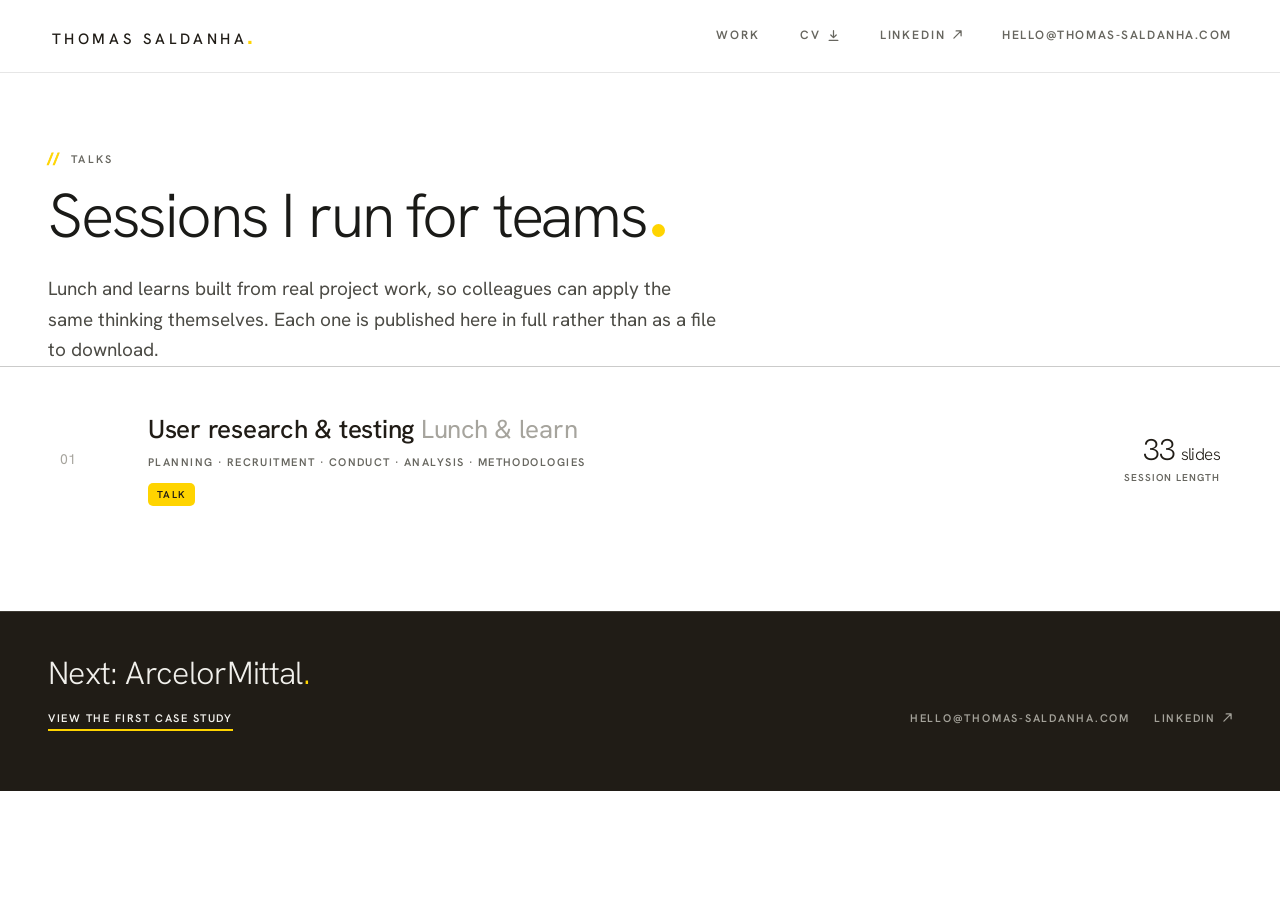
==== talks/index.html @ 6d1d7625 "Add the user research & testing talk A new route, talks/user-research-and-testing/, publishing the 3" ====
<!DOCTYPE html>
<html lang="en-GB">
<head>
<meta charset="utf-8">
<meta name="viewport" content="width=device-width, initial-scale=1">
<title>Talks · Thomas Saldanha</title>
<meta name="description" content="Sessions Thomas Saldanha runs for product, design and marketing teams, published in full: user research and testing, from planning a study through to analysing what you saw.">
<link rel="canonical" href="https://www.uxtom.co.uk/talks/">
<meta property="og:type" content="website">
<meta property="og:site_name" content="Thomas Saldanha">
<meta property="og:locale" content="en_GB">
<meta property="og:url" content="https://www.uxtom.co.uk/talks/">
<meta property="og:title" content="Talks · Thomas Saldanha">
<meta property="og:description" content="Sessions Thomas Saldanha runs for product, design and marketing teams, published in full: user research and testing, from planning a study through to analysing what you saw.">
<meta name="twitter:card" content="summary_large_image">
<meta name="twitter:title" content="Talks · Thomas Saldanha">
<meta name="twitter:description" content="Sessions Thomas Saldanha runs for product, design and marketing teams, published in full: user research and testing, from planning a study through to analysing what you saw.">
<meta property="og:image" content="https://www.uxtom.co.uk/og-image.png">
<meta property="og:image:width" content="1200">
<meta property="og:image:height" content="630">
<meta property="og:image:alt" content="Thomas Saldanha, UX and product design leader. I help teams find clarity in complex problems.">
<meta name="twitter:image" content="https://www.uxtom.co.uk/og-image.png">
<link rel="icon" href="../favicon.ico" sizes="any">
<link rel="icon" type="image/png" sizes="32x32" href="../favicon-32.png">
<link rel="icon" type="image/png" sizes="16x16" href="../favicon-16.png">
<link rel="apple-touch-icon" sizes="180x180" href="../apple-touch-icon.png">
<link rel="preconnect" href="https://fonts.googleapis.com">
<link rel="preconnect" href="https://fonts.gstatic.com" crossorigin="">
<link href="https://fonts.googleapis.com/css2?family=Hanken+Grotesk:wght@300;400;500;600;700&amp;display=swap" rel="stylesheet">
<link rel="stylesheet" href="../styles.css">
<script>
/* Breakpoint contract (SHIP-MANIFEST.md), same as every other page. */
(function(){
  var W = 1200, MIN = 900, root = document.documentElement, page, host, last;
  function fit(){
    page = page || document.querySelector('.page');
    host = host || document.querySelector('.viewport');
    var w = innerWidth || root.clientWidth,
        s = w >= MIN ? Math.min(1, root.clientWidth / W) : 1;
    if (s !== last){ root.style.setProperty('--page-scale', String(s)); last = s; }
    if (page && host) host.style.height = s < 1 ? Math.ceil(page.offsetHeight * s) + 'px' : '';
  }
  fit();
  addEventListener('resize', fit);
  addEventListener('load', fit);
  document.addEventListener('DOMContentLoaded', function(){
    fit();
    if (window.ResizeObserver){
      var ro = new ResizeObserver(fit);
      ro.observe(document.querySelector('.page'));
      ro.observe(root);
    }
  });
})();
</script>
<!-- Microsoft Clarity, project y4a8k7mdho. Same tag as every other page. -->
<script type="text/javascript">
    (function(c,l,a,r,i,t,y){
        c[a]=c[a]||function(){(c[a].q=c[a].q||[]).push(arguments)};
        t=l.createElement(r);t.async=1;t.src="https://www.clarity.ms/tag/"+i;
        y=l.getElementsByTagName(r)[0];y.parentNode.insertBefore(t,y);
    })(window, document, "clarity", "script", "y4a8k7mdho");
</script>
</head>
<body>

<div class="viewport">
<div class="page page--cs page--talk">

  <header class="nav nav--cs">
    <a class="brand" href="../">Thomas Saldanha<span class="brand-dot">.</span></a>
    <nav class="nav-links">
      <a href="../#work"><span>Work</span></a>
      <a class="nav-cv" href="../cv/thomas-saldanha-cv.pdf" target="_blank" rel="noopener"><span>CV</span><svg width="13" height="13" viewBox="0 0 24 24" fill="none" stroke="currentColor" stroke-width="2.3" stroke-linecap="round" stroke-linejoin="round" class="dl13" aria-hidden="true"><path d="M12 3v12"></path><path d="M7 11l5 5 5-5"></path><path d="M4 21h16"></path></svg></a>
      <a class="nav-linkedin" href="https://www.linkedin.com/in/thomassaldanha/" target="_blank" rel="noopener"><span>LinkedIn</span><svg width="9" height="9" viewBox="0 0 10 10" fill="none" class="ext9" aria-hidden="true"><path d="M1 9L9 1M9 1H3.5M9 1V6.5" stroke="currentColor" stroke-width="1.4" stroke-linecap="round" stroke-linejoin="round"></path></svg></a>
      <a class="nav-email" href="mailto:hello@thomas-saldanha.com"><span>hello@thomas-saldanha.com</span></a>
    </nav>
    <button class="nav-burger" type="button" data-nav-toggle aria-label="Open menu" aria-expanded="false" aria-controls="nav-menu"><span></span><span></span></button>
  </header>

  <section class="tk-intro">
    <div class="kicker-row kicker-row--talk"><span class="mark mark--sm">//</span><span class="kicker kicker--cs">Talks</span></div>
    <h1 class="tk-h1">Sessions I run for teams<span class="dot dot--13"></span></h1>
    <p class="tk-lede">Lunch and learns built from real project work, so colleagues can apply the same thinking themselves. Each one is published here in full rather than as a file to download.</p>
  </section>

  <section class="work work--talks">
    <a class="row row--article" href="user-research-and-testing/">
      <span class="row-num">01</span>
      <div class="row-main">
        <div class="row-title">User research &amp; testing <span class="row-sub">Lunch &amp; learn</span></div>
        <div class="row-disc">Planning · Recruitment · Conduct · Analysis · Methodologies</div>
        <div class="row-tag"><span class="tag">Talk</span></div>
        <div class="row-artmeta"><span class="tag">Talk</span><span class="read">33<span class="read-unit">slides</span></span></div>
      </div>
      <div class="row-metrics row-metrics--single">
        <div><div class="metric-n">33<span class="metric-unit">slides</span></div><div class="metric-l">Session length</div></div>
      </div>
      <span class="row-more"><span>View the talk</span></span>
    </a>
  </section>

  <footer class="cs-footer">
    <div class="cs-footer-main">
      <div class="cs-footer-next">Next: ArcelorMittal<span class="cs-dot">.</span></div>
      <a class="cs-footer-link" href="../work/arcelormittal/"><span>View the first case study</span></a>
    </div>
    <div class="cs-footer-links">
      <a href="mailto:hello@thomas-saldanha.com"><span>hello@thomas-saldanha.com</span></a>
      <a href="https://www.linkedin.com/in/thomassaldanha/" target="_blank" rel="noopener"><span>LinkedIn</span><svg width="9" height="9" viewBox="0 0 10 10" fill="none" class="ext9 ext9--cs" aria-hidden="true"><path d="M1 9L9 1M9 1H3.5M9 1V6.5" stroke="currentColor" stroke-width="1.4" stroke-linecap="round" stroke-linejoin="round"></path></svg></a>
    </div>
  </footer>

</div>
</div>

<div class="nav-menu" id="nav-menu" role="dialog" aria-modal="true" aria-label="Menu" hidden>
  <div class="nav-menu-top">
    <a class="brand" href="../">Thomas Saldanha<span class="brand-dot">.</span></a>
    <button class="nav-close" type="button" data-nav-close aria-label="Close menu">
      <svg width="17" height="17" viewBox="0 0 18 18" fill="none" aria-hidden="true"><path d="M1 1l16 16M17 1L1 17" stroke="currentColor" stroke-width="1.6" stroke-linecap="round"></path></svg>
    </button>
  </div>
  <nav class="nav-menu-links" aria-label="Site">
    <a href="../#work"><span class="nav-menu-u">Work</span></a>
    <a href="../cv/thomas-saldanha-cv.pdf" target="_blank" rel="noopener"><span class="nav-menu-li"><span class="nav-menu-u">CV</span><svg width="16" height="16" viewBox="0 0 24 24" fill="none" stroke="currentColor" stroke-width="2.1" stroke-linecap="round" stroke-linejoin="round" aria-hidden="true"><path d="M12 3v12"></path><path d="M7 11l5 5 5-5"></path><path d="M4 21h16"></path></svg></span></a>
    <a href="https://www.linkedin.com/in/thomassaldanha/" target="_blank" rel="noopener"><span class="nav-menu-li"><span class="nav-menu-u">LinkedIn</span><svg width="10" height="10" viewBox="0 0 10 10" fill="none" class="ext9" aria-hidden="true"><path d="M1 9L9 1M9 1H3.5M9 1V6.5" stroke="currentColor" stroke-width="1.4" stroke-linecap="round" stroke-linejoin="round"></path></svg></span></a>
    <a href="mailto:hello@thomas-saldanha.com"><span class="nav-menu-u">hello@thomas-saldanha.com</span></a>
  </nav>
  <div class="nav-menu-foot">London, United Kingdom</div>
</div>

<script src="../nav-menu.js"></script>
</body>
</html>
---- styles.css ----
/* uxtom.co.uk — homepage
   Built from _design/Homepage Desktop.dc.html (authored 1320px) and
   _design/Homepage Mobile.dc.html (authored on a 440px column).
   Every value here is lifted from those two files unchanged.

   Breakpoint contract (SHIP-MANIFEST.md):
     >= 1320px  desktop design 1:1, centred (1320px is this page's authored width)
     900–1319px the same desktop design, scaled proportionally by `zoom` (see index.html)
     < 900px    the mobile design, its 440px column growing fluidly
   There is no intermediate layout: the only reflow is the single switch at 900px. */


/* ============================================================
   1. Base (from the design helmet, minus the review-board chrome)
   ============================================================ */

html,body{margin:0}
/* iOS Safari inflates text it judges too small for its block, which no desktop
   browser does. On a design tuned to the pixel that is never wanted, and it broke
   ArcelorMittal step 05: .m-chartfit scales the task-summary chart to zoom:.72,
   so its 10px task labels paint at 7.2px, iOS grew them, their zoom-scaled 31.7px
   boxes did not, and "Task 1" wrapped onto two lines on an iPhone while looking
   correct everywhere else. 100% means "render the size I asked for". */
html{-webkit-text-size-adjust:100%;text-size-adjust:100%}
body{background:#ffffff;font-family:'Hanken Grotesk',system-ui,sans-serif;-webkit-font-smoothing:antialiased}
/* Anchors carry no underline of their own. The case-study design files set this
   in their helmet; the homepage design file omits it, which is a bug in that
   file rather than intent: it leaves the browser's dark default underline under
   every anchor that has not reset it locally, most visibly the hero's Download
   CV, whose own span already carries the yellow 2px rule the design wants.
   Underline where the system asks for one, never by default. */
a{color:#1a1a17;text-decoration:none}
a:hover{color:#1a1a17}
a:focus-visible,button:focus-visible,[tabindex]:focus-visible{outline:2px solid #ffd400;outline-offset:3px;border-radius:3px}
button[data-tabgroup],button[data-tab],button[data-carousel-nav]{min-height:44px}

@media (prefers-reduced-motion: reduce){*,*::before,*::after{animation-duration:.001ms!important;animation-iteration-count:1!important;transition-duration:.001ms!important;scroll-behavior:auto!important}}

@keyframes ts-marq{from{transform:translateX(0)}to{transform:translateX(-50%)}}

.ts-carousel-track{scrollbar-width:none;-ms-overflow-style:none}
.ts-carousel-track::-webkit-scrollbar{display:none}

/* Full-bleed bands, capped column (SHIP-MANIFEST.md).
   Every band spans the viewport. The content inside is capped and centred: each
   band keeps its authored vertical padding and gains the manifest's computed
   horizontal one, with the homepage's 60px gutter. Below the cap the calc goes
   negative and max() falls back to the plain gutter, so no breakpoint is needed.
   Bands whose content is flush to the column (the hero grid, the marquee, the
   case-study index) take the same rule with a zero gutter; their own children
   carry the 60px inset. */
:root{--cap:1680px;--gutter:60px;--nav-gutter:48px}
.viewport{overflow:clip}
/* --auth is the viewport width this page's desktop design was drawn at, and it
   is where every data-fit number below comes from.

   Figures scale uniformly with the column (SHIP-MANIFEST, "Figures scale
   uniformly with the column"): each figure cell carries data-fit, the width it
   had at --auth, the page script divides its current width by that to get --k,
   and the cell is zoomed by it. Because the zoom is on the cell, everything
   inside lays out at exactly its authored size and paints --k times larger:
   padding, fixed heights, percentage crops, tile gaps, stagger offsets, arc
   geometry and bar widths are all untouched, and the aspect ratio is preserved,
   so nothing re-crops. This is the .m-chartfit pattern the mobile pages use.

   Interactive controls are not figures. Where a cell holds both a control and
   the evidence it drives, the cell computes --k but is not itself zoomed: it
   scales its own padding so the evidence still lands on the same edges, the
   control sits outside the zoom at its authored size, and .cs-fig wraps the
   evidence alone. See .am-s03-viz and .am-s05-viz. */
.page{width:100%;background:#ffffff;color:#201C16;--auth:1320px}

/* 900–1199px: the desktop design is laid out at 1200px, the bottom of its own
   band, and scaled geometrically, so nothing re-wraps and 1199px is continuous
   with 1200px. .viewport carries the scaled height (set in index.html) and clips
   the layout overflow. `clip`, not `hidden`: it must not become a scroll
   container that could jump on keyboard focus. */
@media (min-width: 900px) and (max-width: 1199px){
  .page{width:1200px;margin:0 auto;transform-origin:top left;transform:scale(var(--page-scale,1))}
}

/* icons */
.ext9{flex:none;margin-bottom:3px}
.ext8{flex:none;align-self:center;margin-bottom:6px}
.icon14{flex:none}
.icon17{flex:none}

/* shared: yellow // mark + tracked-caps kicker */
.kicker-row{display:flex;align-items:center;gap:10px}
.mark{color:#ffd400;font:800 14px/1 'Hanken Grotesk';letter-spacing:0.16em;position:relative;top:-2px;-webkit-text-stroke:0.8px #ffd400}
.kicker{font:600 11px 'Hanken Grotesk';letter-spacing:.2em;text-transform:uppercase;color:#67665f}
.kicker--hero{font:600 11px/1 'Hanken Grotesk';letter-spacing:.22em}
.kicker--work{font:600 11px/1 'Hanken Grotesk';letter-spacing:.2em}

/* elements that exist in one design only */
.nav-burger,.row-more,.row-artmeta,.tst-frac-t--m{display:none}


/* ============================================================
   2. Nav
   ============================================================ */

.nav{display:flex;justify-content:space-between;align-items:center;padding:24px 48px;border-bottom:1px solid rgba(18,18,16,.16);padding-inline:max(var(--nav-gutter), calc((100% - var(--cap)) / 2 + var(--nav-gutter)))}
.brand{font:500 15px/1 'Hanken Grotesk';letter-spacing:.24em;text-transform:uppercase;padding-left:.24em;text-decoration:none}
.brand,.brand:hover{color:#201C16}
.brand-dot{color:#ffd400;font-size:24px;font-weight:700;letter-spacing:0;margin-left:-.04em}

/* 12px, up from the authored 11px (17 Aug 2026; 16, 14 and 10px were tried on the
   way). Site-wide: one rule serves the homepage and all five case studies. Mobile
   is unaffected, the links sit behind the burger. */
.nav-links{display:flex;gap:40px;align-items:center;font:600 12px/1 'Hanken Grotesk';letter-spacing:.16em;text-transform:uppercase;color:#67665f}
.nav-links a{display:inline-flex;align-items:center;color:#67665f;transition:color .18s ease}
.nav-links a:hover{color:#1a1a17}
.nav-links a > span{padding-bottom:3px;margin-bottom:-3px;border-bottom:2px solid transparent;transition:border-color .18s ease}
.nav-links a:hover > span{border-bottom-color:#ffd400}
.nav-linkedin{gap:7px}
/* CV, with the download glyph. 13px against the external arrow's 9px because the
   two shapes carry differently: the arrow is a single diagonal that reads at any
   size, this is an arrow over a baseline and needs the height or it looks
   undersized beside it. At 11px it did. stroke-width 2.3 on its 24-unit viewBox
   draws at 1.25px, matching the arrow's 1.26px, so the two sit at the same
   visual weight rather than the same nominal size. */
.nav-cv{gap:6px}
.dl13{flex:none;margin-bottom:2px}
.nav-email{letter-spacing:.13em}

/* a real button now that it opens the menu: it has to be reachable by keyboard,
   which the aria-hidden div it replaced was not */
.nav-burger{flex-direction:column;justify-content:center;gap:5px;width:26px;height:26px;align-items:flex-end;cursor:pointer;background:none;border:0;padding:0;margin-right:-1px}
.nav-burger span{width:24px;height:2px;background:#201C16;border-radius:2px;display:block}


/* ============================================================
   2b. Mobile menu open state
   Nav Options.dc.html, option 2g. Mobile only; above 900px the panel is
   display:none and the burger is already hidden, so neither can be reached.

   The panel sits outside .viewport as a direct child of body (see nav-menu.js for
   why) so it inherits nothing from .page: box-sizing is therefore declared here
   rather than relied on, since only .page--cs sets it globally.

   BUILD notes:
   · The header row takes the nav bar's own 10px/24px/16px padding, not 2g's
     14/24/18, so the brand does not shift when the menu opens over it.
   · The brand and its dot reuse .brand, again so the two states line up exactly.
     2g draws it at 500 weight / .22em; the built mobile nav is 600 / .2em.
   · The closing line is 16px, not 2g's 15px: the accessibility contract sets 16px
     as the body floor, and this is the only running copy in the panel.
   · The mocked phone status bar in the design file is not built (SHIP-MANIFEST).
   ============================================================ */

.nav-menu{display:none}

@media (max-width: 899px){
  .nav-menu{position:fixed;inset:0;z-index:60;display:flex;flex-direction:column;background:#ffffff;opacity:0;transition:opacity .18s cubic-bezier(.4,0,.2,1)}
  .nav-menu.is-open{opacity:1}
  /* wins over the display:flex above, so the closed panel is out of the layout,
     the tab order and the accessibility tree */
  .nav-menu[hidden]{display:none}
  .nav-menu,.nav-menu *{box-sizing:border-box}

  .nav-menu-top{display:flex;justify-content:space-between;align-items:center;padding:10px 24px 16px;border-bottom:1px solid rgba(18,18,16,.10)}
  /* The 44px tap target must not set the row height: the burger it replaces is
     26px, so at 44 the open header stood 18px taller than the closed nav and the
     brand jumped as the menu opened. -9px top and bottom takes the layout box
     back to 26 while the hit area stays 44, the same trick .cs-footer-links uses. */
  .nav-close{display:flex;align-items:center;justify-content:center;width:44px;height:44px;margin:-9px -10px -9px 0;background:none;border:0;padding:0;color:#1a1a17;cursor:pointer}

  .nav-menu-links{display:flex;flex-direction:column;padding:8px 24px 34px}
  /* 26px top and bottom on a 13px line is a 65px target, comfortably over the 44 */
  .nav-menu-links a{display:flex;align-items:center;justify-content:space-between;padding:26px 0;border-bottom:1px solid rgba(18,18,16,.10);font:600 13px/1 'Hanken Grotesk',system-ui,sans-serif;letter-spacing:.16em;text-transform:uppercase;color:#1a1a17}
  .nav-menu-links a:last-child{border-bottom:0;letter-spacing:.13em}
  /* the yellow rule sits at rest here, unlike the desktop bar where it is a hover
     state, and it never runs under the trailing arrow: it is on the label span */
  .nav-menu-u{padding-bottom:4px;margin-bottom:-4px;border-bottom:2px solid #ffd400}
  .nav-menu-li{display:inline-flex;align-items:center;gap:9px}
  /* 2px, not 4: the label's margin box runs 2px below its text (4px padding and
     the 2px yellow rule, less the -4px margin), so an inline-flex centre lands
     the glyph 1px high. 2px is the exact correction, and it is exact for both
     glyph sizes, the 16px download and the 10px arrow, because the label is the
     taller box in one case and the shorter in the other. */
  .nav-menu-li svg{flex:none;margin-bottom:2px}

  .nav-menu-foot{padding:0 24px 40px;font:400 16px/1.6 'Hanken Grotesk',system-ui,sans-serif;color:#4c4b45}
}


/* ============================================================
   3. Hero
   ============================================================ */

.hero{display:grid;grid-template-columns:1.12fr 0.88fr;padding-inline:max(0px, calc((100% - var(--cap)) / 2))}
.hero-copy{padding:80px 60px 68px;display:flex;flex-direction:column;justify-content:center}
.kicker-row--hero{margin-bottom:34px}
/* Measures are the build values from SHIP-MANIFEST.md, not the authored ones:
   hero h1 24ch -> 26ch, hero body 52ch -> 62ch. They rescale with the column. */
.hero-title{font:300 60px/1.04 'Hanken Grotesk';letter-spacing:-.03em;margin:0;max-width:26ch;text-wrap:balance}
.hero-lede{font:400 21px/1.6 'Hanken Grotesk';color:#4c4b45;max-width:62ch;margin:32px 0 0}
.hero-cta{display:flex;gap:16px;margin-top:42px}
/* scaled: 0.88fr of the authored grid */
.hero-media{border-left:1px solid rgba(18,18,16,.14);position:relative;min-height:520px;overflow:hidden;zoom:var(--k,1)}
/* The design file carries touch-action:none, user-select:none and
   -webkit-user-drag:none on this image. They are authoring-tool artifacts that
   let the image be dragged around the canvas, and each one blocks a default
   browser gesture: scrolling over the image on a touchscreen, selecting across
   it, and dragging it out. Dropped. The mobile design file, which was never
   dragged, does not carry them. */
.hero-media img{width:100%;height:100%;object-fit:cover;object-position:center;display:block}

/* outline pill (Download CV, light surface) */
/* Solid black (19 Aug 2026), where this was an outline button. It is the only
   CTA in the hero, so it carries the whole page's first call to action and the
   outline read as secondary. Black, not the system's yellow .btn-solid: yellow
   is punctuation here and a yellow pill under a yellow // kicker would put two
   of them in the same eyeful. Hover keeps the house move of flipping to a light
   fill with a yellow rule, so it behaves like every other button on the site. */
.btn-outline{display:inline-flex;align-items:center;gap:9px;background:#201C16;border:1px solid #201C16;font:600 12px 'Hanken Grotesk';letter-spacing:.14em;text-transform:uppercase;padding:15px 26px;border-radius:100px;cursor:pointer;transition:background .2s ease,border-color .2s ease,color .2s ease}
.btn-outline{color:#f1f0ec}
/* no rule at rest, yellow on hover: the same behaviour as .btn-ghost, the
   Download CV in the footer, so the site's two CV buttons act alike */
.btn-outline-label{line-height:1;text-decoration:underline;text-decoration-color:var(--tk-ul,transparent);text-decoration-thickness:2px;text-underline-offset:4px;transition:text-decoration-color .2s ease}
/* On hover the pill fills yellow and the label's rule turns white. Both design
   files and the toolkit set --tk-ul:transparent here, i.e. the underline
   disappears into the fill; white instead is Thomas's call (14 Aug), so the
   underline survives the hover rather than vanishing. */
.btn-outline:hover{background:#ffffff;border-color:#201C16;color:#201C16;--tk-ul:#ffd400}


/* ============================================================
   4. Client marquee
   ============================================================ */

.marquee-band{border-top:1px solid rgba(18,18,16,.12);padding:88px 0;position:relative;background:#f4f4f2;padding-inline:max(0px, calc((100% - var(--cap)) / 2))}
.kicker-row--marquee{padding:0 60px 22px}
/* drawn to run off both page edges, so the track and its edge fades extend to
   the viewport rather than stopping at the capped column */
.marquee{position:relative;overflow:hidden;margin-inline:calc(-1 * var(--bleed,0px))}
.marquee-track{display:flex;width:max-content;animation:ts-marq 46s linear infinite}
.marquee-track:hover{animation-play-state:paused}
.mq-half{display:contents}
.mq-item{display:inline-flex;align-items:flex-start;gap:20px;padding:8px 30px}
.mq-col{display:inline-flex;flex-direction:column;align-items:flex-start;gap:6px;white-space:nowrap}
.mq-name{font:500 28px/1 'Hanken Grotesk';letter-spacing:-.01em;color:#1a1a17;text-transform:uppercase}
.mq-name::after{content:'.';color:#ffd400;font-weight:600;font-size:32px;margin-left:2px}
.mq-sector{font:600 10px/1 'Hanken Grotesk';letter-spacing:.18em;text-transform:uppercase;color:#67665f}
.marquee-fade{position:absolute;top:0;bottom:0;width:90px;pointer-events:none}
.marquee-fade--l{left:0;background:linear-gradient(90deg,#f4f4f2,rgba(244,244,242,0))}
.marquee-fade--r{right:0;background:linear-gradient(270deg,#f4f4f2,rgba(244,244,242,0))}


/* ============================================================
   5. Case-study index
   ============================================================ */

.work{border-top:1px solid rgba(18,18,16,.22);padding:0 0 88px;padding-inline:max(0px, calc((100% - var(--cap)) / 2))}
.work-head{display:flex;align-items:baseline;padding:88px 60px 30px}

.row{display:grid;grid-template-columns:56px 1fr auto;gap:32px;align-items:center;padding:28px 60px;position:relative;text-decoration:none}
.row,.row:hover{color:inherit}
.row + .row::before{content:'';position:absolute;top:0;left:60px;right:60px;height:1px;background:rgba(18,18,16,.12)}
@media (min-width: 900px){.row:hover{background:rgba(255,212,0,.16)}}

.row-num{font:400 14px 'Hanken Grotesk';color:#a6a49d}
.row-title{font:500 26px/1.12 'Hanken Grotesk';letter-spacing:-.01em}
.row-sub{color:#a6a49d;font-weight:400}
.row-disc{font:600 11px/1.55 'Hanken Grotesk';letter-spacing:.13em;text-transform:uppercase;color:#67665f;margin-top:11px}
.row--article .row-disc{line-height:1.4}
.row-tag{margin-top:12px}
.tag{font:600 10px/1 'Hanken Grotesk';letter-spacing:.13em;text-transform:uppercase;color:#201C16;background:#ffd400;padding:5px 9px;border-radius:5px}

.row-metrics{display:flex;gap:36px;justify-content:flex-end;text-align:right}
.metric-n{font:300 30px/1 'Hanken Grotesk';letter-spacing:-.02em}
.metric-l{font:600 10px/1 'Hanken Grotesk';letter-spacing:.1em;text-transform:uppercase;color:#67665f;margin-top:8px;white-space:nowrap}
.metric-unit{font-size:17px;color:#201C16;margin-left:5px}

.row-more{align-items:center;gap:7px;margin-top:20px;font:600 11px 'Hanken Grotesk';letter-spacing:.13em;text-transform:uppercase;color:#201C16}
.row-more > span{border-bottom:2px solid #ffd400;padding-bottom:4px}
.row-artmeta{align-items:center;gap:14px;margin-top:16px}
.read{font:600 10px/1 'Hanken Grotesk',system-ui,sans-serif;letter-spacing:.1em;text-transform:uppercase;color:#67665f}
.read-unit{margin-left:4px}


/* ============================================================
   6. Mentoring & upskilling
   ============================================================ */

.mentoring{padding:88px 60px;border-top:1px solid rgba(18,18,16,.22);background:#f3eee3;padding-inline:max(var(--gutter), calc((100% - var(--cap)) / 2 + var(--gutter)))}
.mentor-grid{display:grid;grid-template-columns:1.05fr 1fr;grid-template-rows:1fr auto;column-gap:64px;align-items:stretch}
.mentor-intro{grid-column:1;grid-row:1}
.mentor-res{grid-column:1;grid-row:2;padding-top:28px}
/* scaled: 1fr of the authored mentoring grid (60px gutters, 64px column gap) */
.mentor-media{grid-column:2;grid-row:1 / span 2;min-height:340px;border:1px solid rgba(18,18,16,.12);border-radius:14px;overflow:hidden;zoom:var(--k,1)}
.mentor-media img{width:100%;height:100%;object-fit:cover;display:block}
.kicker-row--mentor{margin-bottom:24px}
/* Section heading 38ch -> 44ch. The paragraph under it is the homepage's other
   body measure and carries the same authored 52ch, so it takes the same build
   value as the hero body, 62ch. */
.mentor-title{font:300 34px/1.2 'Hanken Grotesk';letter-spacing:-.02em;margin:0;max-width:44ch;text-wrap:balance}
.mentor-lede{font:400 18px/1.6 'Hanken Grotesk';color:#4c4b45;margin:18px 0 0;max-width:62ch}
.mentor-res-label{font:600 10px 'Hanken Grotesk';letter-spacing:.16em;text-transform:uppercase;color:#67665f;margin-bottom:20px}

.pills{display:flex;flex-wrap:wrap;gap:12px}
.pill{display:inline-flex;align-items:center;gap:8px;background:#201C16;border:1px solid #201C16;border-radius:100px;padding:14px 22px;text-decoration:none;color:#f0ede3;font:600 11px 'Hanken Grotesk';letter-spacing:.1em;text-transform:uppercase;cursor:pointer;transition:background .18s ease,border-color .18s ease}
.pill--2{transition:background .2s ease,border-color .2s ease,color .2s ease}
.pill-label{line-height:1;text-decoration:underline;text-decoration-color:var(--tk-ul,#ffffff);text-decoration-thickness:1.5px;text-underline-offset:4px;transition:text-decoration-color .18s ease}
.pill--2 .pill-label{transition:text-decoration-color .2s ease}
.pill:hover{background:#ffffff;border-color:#201C16;color:#201C16;--tk-ul:#ffd400}

.mentor-cards{display:grid;grid-template-columns:1fr 1fr;gap:24px;margin-top:44px}

/* white testimonial / mentoring card */
.card{background:#ffffff;border:1px solid rgba(18,18,16,.12);border-radius:16px;padding:30px;display:flex;flex-direction:column}
.card-label{font:600 10px 'Hanken Grotesk';letter-spacing:.16em;text-transform:uppercase;color:#67665f;margin-bottom:16px}
.card-label--faint{color:#a6a49d}
.quote{font:300 17px/1.5 'Hanken Grotesk';letter-spacing:-.01em;color:#1a1a17;flex:1}
.byline{display:flex;align-items:center;gap:13px;margin-top:22px}
.byline--mentor{gap:12px}
.byline-name{font:500 15px 'Hanken Grotesk'}
.byline-role{font:400 13px 'Hanken Grotesk';color:#67665f}
.byline-role--mentor{margin-top:2px}

.avatar{width:44px;height:44px;border-radius:50%;background-position:center;background-size:cover;background-repeat:no-repeat;border:1px solid rgba(18,18,16,.12);flex:none}
.avatar--steven{background-image:url("./steven-mr3m9lf8.jpeg");background-origin:border-box}
.avatar--daniel{background-image:url("./daniel-mr3m7co8.jpeg");background-origin:border-box;overflow:hidden}
.avatar--chris{background-image:url('./chris.jpeg')}
.avatar--trina{background-image:url('./trina---senior-premier-digital-propositi-mr3m6vbs.jpeg')}
.avatar--gareth{background-image:url('./gareth-mr3m62wu.jpeg')}
.avatar--borja{background-image:url('./borja-mr3mcri1.jpeg')}
.avatar--alex{background-image:url('./alex.png')}


/* ============================================================
   7. Testimonials
   ============================================================ */

.testimonials{padding:88px 60px;border-top:1px solid rgba(18,18,16,.22);background:#f4f4f2;padding-inline:max(var(--gutter), calc((100% - var(--cap)) / 2 + var(--gutter)))}
.tst-head{display:flex;justify-content:space-between;align-items:center;margin-bottom:36px}

.marklink{font:600 11px 'Hanken Grotesk';text-transform:uppercase;text-decoration:none;cursor:pointer}
.marklink,.marklink:hover{color:#201C16}
.marklink > span{border-bottom:2px solid var(--tk-ul,#ffd400);padding-bottom:4px;background:var(--tk-mark,transparent);transition:background .18s ease,border-color .18s ease}
.marklink:hover{--tk-mark:linear-gradient(to top, rgba(255,212,0,.55) 44%, transparent 44%);--tk-ul:transparent}
.tst-link{display:inline-flex;align-items:center;gap:8px;padding:14px 0;letter-spacing:.14em}
.card-link{margin-top:4px;padding:15px 0;align-self:flex-start;letter-spacing:.13em}

.tst-track{display:flex;gap:24px;overflow-x:auto;scroll-snap-type:x proximity;scroll-behavior:smooth;padding:4px 4px 4px 0;-webkit-overflow-scrolling:touch}
.tst-card{box-sizing:border-box;flex:0 0 calc((100% - 48px)/3);scroll-snap-align:start;padding:32px;min-height:340px}
.tst-card .card-label{margin-bottom:18px}
.tst-spacer{flex:0 0 calc((100% - 48px)/3)}

.tst-nav{display:flex;justify-content:flex-end;align-items:center;gap:22px;margin-top:30px}
.tst-btn{width:46px;height:46px;border-radius:50%;border:1px solid rgba(18,18,16,.3);background:transparent;color:#201C16;display:inline-flex;align-items:center;justify-content:center;cursor:pointer;padding:0;transition:background .18s ease,border-color .18s ease}
.tst-btn:hover{background:#ffd400;border-color:#ffd400}
.tst-frac{display:flex;align-items:baseline;gap:7px}
.tst-frac-n{font:300 30px/1 'Hanken Grotesk';letter-spacing:-.02em;color:#1a1a17}
.tst-frac-t{font:500 13px 'Hanken Grotesk';letter-spacing:.06em;color:#a6a49d}


/* ============================================================
   8. Footer
   ============================================================ */

.footer{background:#201C16;color:#f1f0ec;padding:88px 60px;display:flex;justify-content:space-between;align-items:flex-end;padding-inline:max(var(--gutter), calc((100% - var(--cap)) / 2 + var(--gutter)))}
.footer-line{font:300 46px/1.05 'Hanken Grotesk';letter-spacing:-.02em;max-width:16ch;text-wrap:balance}
.footer-cta{display:flex;gap:16px;margin-top:34px}

.btn-solid{background:#ffd400;border:1px solid #ffd400;font:600 12px 'Hanken Grotesk';letter-spacing:.14em;text-transform:uppercase;padding:15px 26px;border-radius:100px;cursor:pointer;transition:background .18s ease,border-color .18s ease,color .18s ease}
.btn-solid,.btn-solid:hover{color:#201C16}
.btn-solid:hover{background:#ffffff;border-color:#ffd400;text-decoration:underline;text-decoration-color:#ffd400;text-decoration-thickness:2px;text-underline-offset:4px}

.btn-ghost{display:inline-flex;align-items:center;gap:9px;border:1px solid rgba(241,240,236,.35);color:#f1f0ec;font:600 12px 'Hanken Grotesk';letter-spacing:.14em;text-transform:uppercase;padding:15px 26px;border-radius:100px;cursor:pointer;transition:all .18s ease}
.btn-ghost-label{text-decoration:underline;text-decoration-color:var(--tk-ul,transparent);text-decoration-thickness:2px;text-underline-offset:4px;transition:text-decoration-color .18s ease}
.btn-ghost:hover{background:#ffffff;color:#201C16;border-color:#ffffff;--tk-ul:#ffd400}

.footer-links{display:flex;gap:28px;font:600 11px 'Hanken Grotesk';letter-spacing:.16em;text-transform:uppercase;color:#a4a29a}
.footer-links a{display:inline-flex;align-items:center;gap:7px;padding:15px 0;margin:-15px 0;color:#a4a29a;cursor:pointer;transition:color .18s ease}
.footer-links a:hover{color:#f0ede3}
.footer-links a > span{padding-bottom:3px;margin-bottom:-3px;border-bottom:2px solid transparent;transition:border-color .18s ease}
.footer-links a:hover > span{border-bottom-color:#ffd400}


/* ============================================================
   9. Mobile design (< 900px) — Homepage Mobile.dc.html
   440px column, 24px side padding, grown fluidly. No other change.
   ============================================================ */

@media (max-width: 899px){

  .page{width:100%}

  /* shared */
  .kicker-row{gap:9px}
  .mark{font:800 13px/1 'Hanken Grotesk',system-ui,sans-serif;letter-spacing:.16em;-webkit-text-stroke:.8px #ffd400}
  .kicker,.kicker--hero,.kicker--work{font:600 10px/1.3 'Hanken Grotesk',system-ui,sans-serif;letter-spacing:.2em}

  /* nav · sticks to the top and gets out of the way on the way down.
     The case studies are eight or nine screens tall, so without this the menu is
     only reachable from the very top. z-index sits under the menu panel's 60. */
  .nav{padding:10px 24px 16px;position:sticky;top:0;z-index:50;background:#ffffff;transition:transform .25s cubic-bezier(.4,0,.2,1)}
  .nav--up{transform:translateY(-100%)}
  .brand{font:600 13px/1 'Hanken Grotesk',system-ui,sans-serif;letter-spacing:.2em;padding-left:.2em}
  .brand-dot{font-size:20px}
  .nav-links{display:none}
  .nav-burger{display:flex}

  /* hero */
  .hero{display:block}
  .hero-copy{padding:60px 24px 64px;display:block}
  .kicker-row--hero{margin-bottom:24px}
  /* the measures and text-wrap of the wide-screen rules are desktop only: the
     mobile design is signed off as authored, with no caps */
  .hero-title{font:300 38px/1.06 'Hanken Grotesk',system-ui,sans-serif;letter-spacing:-.025em;max-width:none;text-wrap:balance}
  /* Both homepage ledes are 16px on mobile (18 Aug 2026). The mentoring lede was
     15px, under the 16px body floor the accessibility contract sets, and the two
     ledes disagreed with each other. 18px was tried first, to match the case
     studies, and read too heavy on a page whose job is to be scanned: the
     homepage stays a step quieter than a case study by design. */
  .hero-lede{font:400 16px/1.6 'Hanken Grotesk',system-ui,sans-serif;margin:22px 0 0;max-width:none}
  .hero-cta{display:block;margin-top:30px}
  .btn-outline{justify-content:center;width:100%;box-sizing:border-box;font:600 12px 'Hanken Grotesk',system-ui,sans-serif;letter-spacing:.14em;padding:16px 26px}
  .hero-media{height:300px;min-height:0;border-left:0;border-top:1px solid rgba(18,18,16,.14);border-bottom:1px solid rgba(18,18,16,.14)}

  /* marquee */
  .marquee-band{border-top:0;padding:64px 0}
  .kicker-row--marquee{padding:0 24px 22px}
  .mq-item{padding:8px 26px}
  .mq-name{font:500 28px/1 'Hanken Grotesk',system-ui,sans-serif;letter-spacing:-.01em}
  .mq-sector{font:600 10px/1 'Hanken Grotesk',system-ui,sans-serif;letter-spacing:.18em}
  .marquee-fade{width:48px}

  /* case-study index */
  .work{padding:64px 0 44px}
  .work-head{display:block;padding:0 24px 4px}
  .row{display:block;padding:26px 24px}
  .row:active{background:rgba(255,212,0,.16)}
  .row + .row{border-top:4px solid #ededeb}
  .row + .row::before{content:none}
  .row-num{display:block;font:300 18px/1 'Hanken Grotesk',system-ui,sans-serif;letter-spacing:-.01em;color:#a6a49d}
  .row-title{font:500 21px/1.16 'Hanken Grotesk',system-ui,sans-serif;letter-spacing:-.01em;margin-top:8px}
  .row-sub{display:block;font:400 21px/1.16 'Hanken Grotesk',system-ui,sans-serif;letter-spacing:-.01em;color:#a6a49d;margin-top:2px}
  .row-disc,.row--article .row-disc{font:600 10px/1.75 'Hanken Grotesk',system-ui,sans-serif;letter-spacing:.13em;margin-top:12px}
  .row-metrics{gap:44px;justify-content:flex-start;text-align:left;margin-top:18px}
  .metric-n{font:300 30px/1 'Hanken Grotesk',system-ui,sans-serif;letter-spacing:-.02em}
  .metric-l{font:600 10px/1 'Hanken Grotesk',system-ui,sans-serif;letter-spacing:.1em;margin-top:7px;white-space:normal}
  .row-tag,.row-metrics--single{display:none}
  .row-artmeta{display:flex}
  .row-more{display:inline-flex}

  /* mentoring */
  .mentoring{padding:64px 24px}
  .mentor-grid{display:block}
  .kicker-row--mentor{margin-bottom:22px}
  .mentor-title{font:300 27px/1.22 'Hanken Grotesk',system-ui,sans-serif;letter-spacing:-.02em;max-width:none;text-wrap:balance}
  .mentor-lede{font:400 16px/1.6 'Hanken Grotesk',system-ui,sans-serif;margin:16px 0 0;max-width:none}
  .mentor-media{height:200px;min-height:0;margin-top:24px}
  .mentor-res{padding-top:0}
  .mentor-res-label{font:600 10px 'Hanken Grotesk',system-ui,sans-serif;letter-spacing:.16em;margin:26px 0 20px}
  .pills{gap:10px}
  .pill{padding:14px 20px;font:600 11px 'Hanken Grotesk',system-ui,sans-serif;letter-spacing:.1em}
  .desk-tail{display:none}

  .mentor-cards{display:flex;flex-direction:column;gap:16px;margin-top:28px}
  .card{padding:26px}
  .card-label{font:600 10px 'Hanken Grotesk',system-ui,sans-serif;letter-spacing:.16em;margin-bottom:14px}
  .quote{font:300 17px/1.5 'Hanken Grotesk',system-ui,sans-serif;letter-spacing:-.01em}
  .byline,.byline--mentor{gap:12px;margin-top:20px}
  .byline-name{font:500 15px 'Hanken Grotesk',system-ui,sans-serif}
  .byline-role{font:400 13px 'Hanken Grotesk',system-ui,sans-serif}
  .avatar{background-origin:padding-box}

  /* testimonials */
  .testimonials{padding:64px 24px}
  .tst-head{display:flex;flex-direction:column;align-items:flex-start;margin-bottom:0}
  .kicker-row--tst{margin-bottom:14px}
  .tst-link{margin-bottom:28px;font:600 11px 'Hanken Grotesk',system-ui,sans-serif;letter-spacing:.14em}
  .tst-track{gap:14px;padding:2px 2px 2px 0}
  .tst-card{box-sizing:content-box;flex:0 0 86%;padding:28px;min-height:300px}
  .tst-card .card-label{margin-bottom:16px}
  .card-link{font:600 11px 'Hanken Grotesk',system-ui,sans-serif;letter-spacing:.13em}
  .tst-spacer{display:none}
  .tst-nav{margin-top:22px}
  .tst-btn{width:44px;height:44px}
  .tst-frac-n{font:300 26px/1 'Hanken Grotesk';letter-spacing:-.02em}
  .tst-frac-t--d{display:none}
  .tst-frac-t--m{display:inline}

  /* footer */
  .footer{padding:64px 24px 56px;display:block}
  .footer-line{font:300 40px/1.05 'Hanken Grotesk',system-ui,sans-serif;letter-spacing:-.02em;max-width:none;text-wrap:balance}
  .footer-cta{display:flex;flex-direction:column;gap:12px;margin-top:28px}
  .btn-solid{display:inline-flex;align-items:center;justify-content:center;font:600 11px 'Hanken Grotesk',system-ui,sans-serif;letter-spacing:.16em;padding:16px 22px}
  .btn-ghost{justify-content:center;font:600 11px 'Hanken Grotesk',system-ui,sans-serif;letter-spacing:.16em;padding:16px 22px}
  .footer-links{gap:24px;margin-top:44px;font:600 11px 'Hanken Grotesk',system-ui,sans-serif;letter-spacing:.16em}
}


/* ============================================================
   10. Case studies — shared components
   Built from _design/Restore - ArcelorMittal Case Study.dc.html (authored on a
   1200px card, 48px gutter, so a 1104px content column) and
   _design/Restore - ArcelorMittal Case Study Mobile v2.dc.html (440px column,
   24px side padding). Every value is lifted from those two files unchanged
   except the type measures, which take the build column of the table in
   SHIP-MANIFEST.md, and the three notes marked BUILD below.

   The 1200px viewport is where this page's content column is 1104px, so that
   is where the build and the desktop design line up 1:1.
   ============================================================ */

/* Full-bleed bands at the case-study 48px gutter (SHIP-MANIFEST.md). --csb
   insets the content by the gutter; --csb0 by nothing, for bands whose own
   children carry the 48px (the cover, the metric strip, the step grids).
   Declared here rather than inline on every band; `100%` inside a custom
   property resolves against the element that uses it, so each band still
   measures its own containing block. */
.page{--csb:max(48px, calc((100% - var(--cap)) / 2 + 48px));--csb0:max(0px, calc((100% - var(--cap)) / 2))}

/* Top alignment for two-column steps ("the imaginary line").

   In a two-column step the right column's first line must sit on the same line
   as the step title. The step title starts 26px below the row top (a 12px
   marker plus its own 14px margin), so the right column's offset is 26px plus
   the difference in CAP INSET between the two: the distance from an element's
   line-box top down to the top of its capitals. Bigger type carries more space
   above its caps, so aligning the boxes leaves the smaller partner sitting low.
   That is the whole bug, and it was 14px, 18px and 29px out on the three HSBC
   steps before this.

   These are the pairings that occur. Use the token, never a fresh number, and
   if a study needs a pairing that is not here, MEASURE it (the method is in
   CLAUDE.md) and add it, rather than eyeballing a value. */
.page--cs{--auth:1200px;
  --cs-top-body:17px;            /* 28px step title  ->  18px body */
  --cs-top-label:22px;           /* 28px step title  ->  10px tracked-caps label */
  --cs-top-label-display:34px}   /* 44px display title -> 10px tracked-caps label */
.page--cs,.page--cs *,.page--cs *::before,.page--cs *::after{box-sizing:border-box}
.page--cs a{text-decoration:none}

/* Modifiers on classes the homepage also uses. Fenced inside the desktop query
   so they cannot outrank the homepage's mobile block in section 9, which both
   designs share unchanged: the case-study nav, mark and kicker are identical to
   the homepage's at mobile size. */
@media (min-width: 900px){
  .nav--cs{border-bottom-color:rgba(18,18,16,.10)}
  .mark--sm{font-size:13px}
  .kicker--cs{font:600 11px/1 'Hanken Grotesk';letter-spacing:.2em}
}
.kicker--dark{color:#9d9b8f}
.cs-dot{color:#ffd400}

/* --- cover ------------------------------------------------------------- */
.cs-cover{display:grid;grid-template-columns:1fr 1fr;align-items:stretch;background:#fff;padding-inline:var(--csb0)}
.cs-cover-copy{padding:48px;align-self:center}
/* measure: cover title 15ch -> 24ch (SHIP-MANIFEST.md) */
.cs-title{font:300 48px/1.02 'Hanken Grotesk';letter-spacing:-.035em;color:#1a1a17;margin:18px 0 0;max-width:24ch;text-wrap:balance}
.cs-disc{font:600 10px/1.6 'Hanken Grotesk';letter-spacing:.14em;text-transform:uppercase;color:#67665f;margin-top:18px}
/* scaled: half the authored cover grid */
.cs-cover-media{position:relative;overflow:hidden;background:#fff;display:flex;align-items:center;zoom:var(--k,1)}
.cs-cover-frame{position:relative;width:100%;aspect-ratio:1256/704;overflow:hidden}
.cs-cover-video{position:absolute;top:-9px;left:0;height:calc(100% + 18px);width:auto;max-width:none;display:block}

/* --- metric strip (no kicker above it) --------------------------------- */
.cs-metrics{display:grid;grid-template-columns:repeat(4,1fr);border-top:1px solid rgba(18,18,16,.12);border-bottom:1px solid rgba(18,18,16,.12);padding-inline:var(--csb0)}
.cs-metric{padding:30px;border-right:1px solid rgba(18,18,16,.12)}
.cs-metric:first-child{padding:30px 30px 34px 48px}
.cs-metric:last-child{border-right:0}
.cs-metric-n{font:300 44px/1 'Hanken Grotesk';letter-spacing:-.025em;color:#1a1a17}
.cs-metric-u{font-size:24px}
.cs-metric-l{font:600 10px/1.5 'Hanken Grotesk';letter-spacing:.11em;text-transform:uppercase;color:#67665f;margin-top:11px}

/* --- context + meta table ---------------------------------------------- */
/* Band rhythm: every full content band opens and closes on 80px (56px on
   mobile). The only exceptions are the ones the design dictates: an edge that
   bleeds into imagery closes on 0, and My role -> step 01 stays tucked because
   the lead introduces the step sequence rather than sitting apart from it. */
.cs-context{background:#ffffff;padding:80px 48px;display:grid;grid-template-columns:1fr 320px;gap:72px;align-items:start;padding-inline:var(--csb)}
.kicker-row--cs{margin-bottom:22px}
/* measure: a band statement is five twelfths of the content column, 460px of the
   authored 1104 and 660 at the 1680 cap. One shared measure for the context
   statement and the business problem statement. --col is set by the page script. */
.cs-statement{font:300 32px/1.4 'Hanken Grotesk';letter-spacing:-.02em;color:#1a1a17;margin:0;max-width:calc(var(--col,1104px) * 5 / 12);text-wrap:balance}
.cs-meta{margin-top:20px}
.cs-meta-row{display:flex;justify-content:space-between;align-items:baseline;gap:24px;padding:15px 0;border-bottom:1px solid rgba(18,18,16,.12)}
.cs-meta-row:last-child{border-bottom:0}
.cs-meta-k{font:600 10px/1.7 'Hanken Grotesk';letter-spacing:.16em;text-transform:uppercase;color:#67665f}
/* right-aligned, so a value that wraps sits ragged-left off the right edge */
.cs-meta-v{font:500 14px/1.4 'Hanken Grotesk';color:#1a1a17;text-align:right}

/* --- the business problem ---------------------------------------------- */
.cs-problem{background:#f3eee3;padding:80px 48px;border-top:1px solid rgba(18,18,16,.1);padding-inline:var(--csb)}
/* The body column is the step 01 copy cell, 1fr of that grid's 1.1fr 1fr less
   its 48px padding, so this paragraph starts on the same vertical as the step 01
   body. --col + 96px is the band width the step grids run edge to edge in.
   The 63ch cap belongs on the paragraph, not on this column: capping the column
   would shorten the last track and push the whole paragraph right, off the
   step's left edge, which is what it did at the 1680 cap. */
.cs-problem-grid{display:grid;grid-template-columns:1fr calc((var(--col,1104px) + 96px) / 2.1 - 96px);gap:72px;margin-top:34px;align-items:start}
.cs-problem-body{padding-top:8px}
.cs-body{font:400 18px/1.7 'Hanken Grotesk';color:#4c4b45;margin:0}
/* the step body measure, so both paragraphs share both edges at every width */
.cs-problem-body .cs-body{max-width:63ch}

/* --- my role (section lead only) --------------------------------------- */
/* bottom stays tucked: this lead introduces the numbered steps */
.cs-lead{background:#fff;padding:80px 48px 8px;border-top:1px solid rgba(18,18,16,.1);padding-inline:var(--csb)}

/* --- numbered process steps -------------------------------------------- */
.cs-step{display:grid;padding-inline:var(--csb0)}
.cs-step-copy{padding:72px 48px;align-self:center}
.cs-marker{display:flex;align-items:center;gap:7px}
.cs-marker-n,.cs-marker-t{font:400 12px/1 'Hanken Grotesk';letter-spacing:.14em;color:#726f68}
.cs-marker-t{text-transform:uppercase}
.cs-marker--dark .cs-marker-n,.cs-marker--dark .cs-marker-t{color:#8b897e}
/* measures: step title -> 48ch, step body -> 63ch, step body on black -> 55ch */
.cs-step-title{font:400 28px/1.14 'Hanken Grotesk';letter-spacing:-.01em;color:#1a1a17;margin:16px 0 0;max-width:48ch;text-wrap:balance}
.cs-step-title--dark{color:#f0ede3}
.cs-step-body{font:400 18px/1.7 'Hanken Grotesk';color:#4c4b45;margin:16px 0 0;max-width:63ch}
.cs-step-body--dark{color:rgba(240,237,227,.82);max-width:55ch}
/* A stat row sitting directly under a step body takes 44px, site-wide. The
   five design files each hand-spaced this one role (30, 32, 34, 36 and 40px
   across the seven instances), and the per-step overrides that carried that
   drift into the build are gone: only the gutters, which genuinely differ by
   how many stats a row holds, are still set per step. .eon-tt-stats keeps its
   own margin because a figure sits above it, not a paragraph. Mobile is
   untouched and still carries its own values in the blocks below. */
.cs-stats{display:flex;gap:40px;margin-top:44px}
.cs-stats--s04{gap:44px}
.cs-stat-n{font:300 36px/1 'Hanken Grotesk';letter-spacing:-.025em;color:#1a1a17}
.cs-stat-u{font-size:20px}
.cs-stat-l{font:600 10px/1.5 'Hanken Grotesk';letter-spacing:.11em;text-transform:uppercase;color:#67665f;margin-top:10px}
.cs-stat-l--wide{letter-spacing:.13em}
/* a stat row on a black band (Laced customer support step 04) */
.cs-stat-n--dark{color:#f0ede3}
.cs-stat-l--dark{color:#9d9b8f}

/* --- segmented pill toggle (data-tabgroup) ------------------------------
   The buttons keep their inline style plus data-on / data-off: cs-interactions
   swaps the whole style attribute on click, so those three strings have to stay
   in the markup. */
/* A figure cell must not let its own contents size its grid track: a zoomed
   cell, or one whose padding rides --k, otherwise feeds its width back into the
   fr distribution and --k creeps above 1 at the authored width. */
[data-fit]{min-width:0}

/* Wraps the evidence a control drives, and nothing else. A segmented toggle, a
   carousel's arrows and its fraction counter all stay outside it. */
.cs-fig{zoom:var(--k,1)}
/* Belt and braces for the other four studies: E.ON step 04's toggle and its two
   IA carousels, and Laced customer support step 01 sit in the same shape. If a
   control ever ends up inside a figure, it divides the zoom back out and still
   paints at its authored size, so tap targets cannot drift with the column. */
.cs-fig .cs-tabs,.cs-fig [data-carousel-nav],.cs-fig .cs-frac{zoom:calc(1 / var(--k,1))}

/* Only type MEASURES rescale with the column, never type SIZES. Figcaptions sit
   outside .cs-fig entirely, alongside the controls. Text that has to live inside
   a chart, because it is part of its layout, divides the zoom back out instead
   and holds its authored size at every width. .cs-noscale is the handle for it,
   and it is what the mono FIG. NN tags and caption chips on any placeholder
   block should use when those pages are built.

   The one exception the manifest carries: the number inside a data-arc ring
   rides the zoom, because a donut is a single drawn composition and its number
   has to hold its proportion against the ring. Same for data-bar label type. */
.cs-noscale,
.cs-fig .am-tt-lab,.cs-fig .am-leg,
.cs-fig .am-bar-l,.cs-fig .am-axis-l,.cs-fig .am-tsleg{zoom:calc(1 / var(--k,1))}

.cs-tabs{display:flex;justify-content:flex-start}
.cs-tabtrack{display:inline-flex;border:1px solid rgba(18,18,16,.18);border-radius:100px;padding:3px;gap:2px;background:#fff}

/* --- outcome (black) ---------------------------------------------------- */
.cs-outcome{background:#201C16;color:#f0ede3;padding:80px 48px;padding-inline:var(--csb)}
/* measure: outcome statement 26ch -> 40ch (authored here as 28ch) */
.cs-outcome-statement{font:300 34px/1.28 'Hanken Grotesk';letter-spacing:-.02em;margin:28px 0 44px;max-width:40ch;text-wrap:balance}
.cs-outcome-grid{display:grid;grid-template-columns:repeat(4,1fr);border-top:1px solid rgba(240,237,227,.18)}
.cs-outcome-metric{padding:32px 24px 0 30px;border-right:1px solid rgba(240,237,227,.16)}
.cs-outcome-metric:first-child{padding:32px 24px 0 0}
.cs-outcome-metric:last-child{padding-right:0;border-right:0}
.cs-outcome-n{font:300 52px/1 'Hanken Grotesk';letter-spacing:-.03em}
.cs-outcome-n--lead{color:#ffd400}
.cs-outcome-u{font-size:28px}
.cs-outcome-l{font:600 10px/1.5 'Hanken Grotesk';letter-spacing:.11em;text-transform:uppercase;color:#9d9b8f;margin-top:12px}

/* --- case-study footer (Next: chain) ------------------------------------ */
.cs-footer{background:#201C16;color:#f1f0ec;padding:44px 48px;border-top:1px solid rgba(240,237,227,.14);display:flex;justify-content:space-between;align-items:flex-end;gap:40px;padding-inline:var(--csb)}
.cs-footer-next{font:300 32px/1.08 'Hanken Grotesk';letter-spacing:-.02em}
.cs-footer-link{display:inline-flex;align-items:center;gap:8px;margin-top:4px;padding:16px 0;font:600 11px 'Hanken Grotesk';letter-spacing:.14em;text-transform:uppercase}
.cs-footer-link,.cs-footer-link:hover{color:#f1f0ec}
.cs-footer-link > span{border-bottom:2px solid #ffd400;padding-bottom:4px}
.cs-footer-links{display:flex;gap:24px;font:600 11px 'Hanken Grotesk';letter-spacing:.16em;text-transform:uppercase;color:#a4a29a}
.cs-footer-links a{display:inline-flex;align-items:center;gap:7px;padding:16px 0;color:#a4a29a;transition:color .18s ease}
.cs-footer-links a:hover{color:#f0ede3}
.cs-footer-links a > span{padding-bottom:4px;border-bottom:2px solid transparent;transition:border-color .18s ease}
.cs-footer-links a:hover > span{border-bottom-color:#ffd400}
.ext9--cs{margin-bottom:6px}


/* ============================================================
   11. ArcelorMittal · Global website rebuild
   ============================================================ */

/* --- STEP 01 · Data analysis -------------------------------------------- */
.am-s01{background:#ffffff;grid-template-columns:1.1fr 1fr}
/* scaled: 1.1fr of the authored grid. The zoom is on the cell, so its padding
   and min-height come with it and the two tiles keep their overlap exactly. */
.am-s01-media{position:relative;background:#ffffff;overflow:hidden;min-height:430px;display:flex;align-items:center;justify-content:center;padding:40px 48px;order:-1;zoom:var(--k,1)}
.am-s01-figs{position:relative;width:100%;max-width:600px;height:420px}
.am-fig{position:absolute;aspect-ratio:16/10;border:1px solid rgba(18,18,16,.12);border-radius:10px}
.am-fig--ga{top:0;left:0;width:76%;background:#fff url('images/ga-path-exploration.png') left top/116% no-repeat;z-index:1}
.am-fig--clarity{bottom:0;right:0;width:64%;background:#fff url('images/clarity-dashboard.png') left top/112% no-repeat;z-index:2}
.am-cols{display:grid;grid-template-columns:1fr 1fr;gap:40px;margin-top:32px}
.am-col-l{font:600 10px 'Hanken Grotesk';letter-spacing:.16em;text-transform:uppercase;color:#67665f}
.am-list{margin-top:16px;display:flex;flex-direction:column;gap:12px}
.am-list-i{display:flex;align-items:center;gap:12px}
.am-dash{width:14px;height:1px;background:#c3c1ba;flex:none}
.am-list-t{font:400 15px/1.35 'Hanken Grotesk';letter-spacing:-.005em;color:#4c4b45}

/* --- STEP 02 · Stakeholder interviews ----------------------------------- */
.am-s02{background:#f3eee3;border-top:1px solid rgba(18,18,16,.1)}
.am-s02-grid{display:grid;grid-template-columns:1fr 1.1fr;padding-inline:var(--csb0)}
/* scaled: 1.1fr of the authored grid. The 1080px wall inside is cropped by the
   cell exactly as drawn, just larger.

   The wall runs past this cell on both sides and the cell clips it, at the
   content column's edge, the same edge every other band's content stops on. */
.am-s02-media{position:relative;overflow:hidden;background:#f3eee3;min-height:500px;border-left:1px solid rgba(18,18,16,.1);zoom:var(--k,1)}
/* the wall is a fixed 1080px grid centred in the cell and clipped by it, so its
   outer columns are cut about two thirds at the column boundary. It rides the
   cell's zoom and nothing else: the crop is the authored one at every width. */
.am-s02-wall{position:absolute;top:50%;left:50%;width:1080px;transform:translate(-50%,-50%)}
.am-s02-thumbs{display:grid;grid-template-columns:repeat(3,1fr);gap:16px}
.am-thumb{aspect-ratio:16/10;border-radius:14px;overflow:hidden;background:#0e0d0b}
.am-thumb img{width:100%;height:100%;object-fit:cover;object-position:center;display:block}
.am-flip{transform:scaleX(-1)}

.am-s02-out{background:#f3eee3;border-top:1px solid rgba(18,18,16,.1);padding:56px 48px 64px;padding-inline:var(--csb)}
.am-out-label{display:flex;align-items:center;width:max-content;font:600 11px/1 'Hanken Grotesk';letter-spacing:.2em;text-transform:uppercase;color:#67665f}
/* measure: same Light-300 band statement role as .cs-statement, so 40ch. The
   line renders 580px, so the cap never breaks it at any width. */
.am-out-title{font:300 32px/1.12 'Hanken Grotesk';letter-spacing:-.025em;color:#1a1a17;margin:16px 0 40px;max-width:40ch;text-wrap:balance}
.am-out-grid{display:grid;grid-template-columns:1fr 1fr 1.1fr;gap:48px;align-items:start}
.am-out-l{font:600 10px/1 'Hanken Grotesk';letter-spacing:.18em;text-transform:uppercase;color:#67665f}
.am-out-p{margin:16px 0 0}
.am-quote{margin:0;padding-left:24px;border-left:2px solid #ffd400}
.am-quote-p{font:400 20px/1.5 'Newsreader',serif;font-style:italic;color:#1a1a17;margin:0;text-wrap:pretty}
.am-quote-a{font:600 10px/1 'Hanken Grotesk';letter-spacing:.16em;text-transform:uppercase;color:#67665f;margin-top:16px}

/* --- STEP 03 · Open card sort ------------------------------------------- */
.am-s03{background:#f4f4f2;grid-template-columns:1.05fr 1fr;border-top:1px solid rgba(18,18,16,.1)}
.am-s03 .cs-step-copy{padding:64px 48px}
/* copy is first in the markup because that is the mobile reading order; the
   desktop design puts the evidence in column one. */
/* the cell scales its padding so the evidence keeps the same edges, but only
   .cs-fig inside it is zoomed: the toggle above stays at its authored size */
.am-s03-viz{background:#f4f4f2;padding:calc(44px * var(--k,1));display:flex;flex-direction:column;justify-content:center;order:-1}
.am-panelbox{height:352px;margin-top:16px}
.am-panel{height:100%}
.am-chart{width:100%;height:100%;display:flex;align-items:center;justify-content:center;padding:8px}
.am-chart-inner{width:100%;height:100%;display:grid;place-items:center}
/* the chart is a transparent axis layer under a data layer; only the data layer
   carries data-reveal, so the numbers wipe in over a static frame. */
.am-chart-img{grid-area:1/1;width:100%;height:100%;object-fit:contain;display:block}
.am-chart-img--fit{width:auto;height:auto;max-width:100%;max-height:100%}
.am-cap{margin-top:14px}
.am-cap-p{font:400 13.5px/1.6 'Hanken Grotesk';color:#67665f;margin:0;max-width:56ch}

/* --- STEP 04 · Revised IA ------------------------------------------------ */
.am-s04{background:#ffffff;grid-template-columns:1fr 1.15fr;border-top:1px solid rgba(18,18,16,.1)}
.am-s04 .cs-step-copy{padding:64px 48px}
/* scaled: 1.15fr of the authored grid; the map's two baked crops ride it */
.am-s04-media{position:relative;background:#ffffff;overflow:hidden;min-height:460px;display:flex;align-items:center;justify-content:center;border-left:1px solid rgba(18,18,16,.1);zoom:var(--k,1)}
.am-ia{position:relative;width:100%;aspect-ratio:1.36}
.am-ia-close{position:absolute;inset:0;background:#ffffff url('images/ia-closeup-white.png') left 34px/100% no-repeat;z-index:1}
.am-ia-ctx{position:absolute;bottom:52px;left:28px;width:32%;aspect-ratio:2/1;background:#ffffff url('images/ia-context-white.png') center/100% no-repeat;border:1px solid rgba(18,18,16,.14);border-radius:8px;z-index:2}

/* --- STEP 05 · Tree testing ---------------------------------------------- */
.am-s05{background:#f4f4f2;grid-template-columns:1.05fr 1fr;border-top:1px solid rgba(18,18,16,.1)}
.am-s05 .cs-step-copy{padding:52px 48px}
/* as step 03: the donut rings, their label type and the task-summary bars ride
   the zoom on .am-tt-panels, so r, the circumference, data-c, data-off,
   stroke-width and every data-w stay exactly as authored and the animation
   engine still seeds from the right numbers. The toggle sits outside it. */
.am-s05-viz{background:#f4f4f2;padding:calc(52px * var(--k,1)) calc(44px * var(--k,1));display:flex;flex-direction:column;justify-content:center;order:-1}
/* the four wrappers are real boxes only on mobile, where the task-summary chart
   is scaled to fit the column; on desktop they get out of the way so the panel
   is a direct child of the 300px box and its height:100% resolves. */
.am-tt-panels{height:300px;margin-top:24px}
.am-tt-ovwrap,.am-tt-tswrap,.m-chartfit,.am-tt-tsinner{display:contents}
.am-tt-ov{height:100%;display:flex;flex-direction:column;align-items:flex-start;justify-content:center;gap:38px}
.am-donuts{display:flex;align-items:center;justify-content:flex-start;gap:48px}
.am-donut{display:flex;flex-direction:column;align-items:flex-start}
.am-ring{position:relative;width:140px;height:140px}
.am-ring-svg{width:100%;height:100%;transform:rotate(-90deg)}
.am-ring-track{fill:none;stroke:#b3614a;stroke-width:11}
.am-ring-arc{fill:none;stroke:#356b66;stroke-width:11;stroke-linecap:butt}
.am-ring-c{position:absolute;inset:0;display:flex;align-items:center;justify-content:center}
.am-ring-n{font:300 28px/1 'Hanken Grotesk';letter-spacing:-.02em;color:#1a1a17}
.am-ring-u{font-size:14px}
/* desktop stacks label and legend under the ring, mobile sets them beside it */
.am-tt-meta{display:contents}
.am-tt-lab{font:600 11px/1.4 'Hanken Grotesk';letter-spacing:.15em;text-transform:uppercase;color:#67665f;margin-top:20px;text-align:left;max-width:240px}
.am-legend{display:flex;gap:16px;margin-top:16px}
.am-leg{display:flex;align-items:center;gap:6px;font:500 13px 'Hanken Grotesk';color:#1a1a17}
.am-leg--mut{color:#67665f}
.am-dot{width:8px;height:8px;border-radius:50%;flex:none}
.am-dot--ds{background:#356b66}
.am-dot--is{background:#8fb5af}
.am-dot--df{background:#b3614a}
.am-dot--if{background:#dba892}
.am-tt-div{width:1px;height:140px;background:rgba(18,18,16,.12)}

.am-tt-ts{height:100%;display:flex;flex-direction:column;justify-content:center;padding:8px}
.am-bars-wrap{position:relative}
.am-bars{display:flex;flex-direction:column;gap:6px}
.am-bar-row{display:flex;align-items:center;gap:12px}
/* nowrap as well as the text-size-adjust fix above: the label is a two-word
   fixed-width row header and must never break, whatever a browser decides to do
   with its size. 34px of text in a 44px box, so there is room to spare. */
.am-bar-l{font:600 10px 'Hanken Grotesk';letter-spacing:.08em;text-transform:uppercase;color:#67665f;width:44px;flex:none;white-space:nowrap}
.am-bar-track{flex:1;height:11px;border-radius:2px;overflow:hidden;display:flex;background:rgba(18,18,16,.06)}
/* the inline width on each segment is its resting value; cs-interactions seeds
   it to 0% and grows it back over 1150ms off data-w / data-delay. */
.am-seg--ds{background:#356b66}
.am-seg--is{background:#8fb5af}
.am-seg--df{background:#b3614a}
.am-seg--if{background:#dba892}
.am-grid{position:absolute;left:56px;right:0;top:0;bottom:0;pointer-events:none}
.am-gridline{position:absolute;top:0;bottom:0;width:1px;background:rgba(18,18,16,.10)}
.am-gridline--25{left:25%}
.am-gridline--50{left:50%}
.am-gridline--75{left:75%}
.am-gridline--100{left:100%;transform:translateX(-1px)}
.am-axis{display:flex;gap:12px;margin-top:9px}
.am-axis-sp{width:44px;flex:none}
.am-axis-t{flex:1;position:relative;height:12px}
.am-axis-l{position:absolute;transform:translateX(-50%);font:600 10px 'Hanken Grotesk';letter-spacing:.06em;color:#a6a49d}
.am-axis-l--25{left:25%}
.am-axis-l--50{left:50%}
.am-axis-l--75{left:75%}
.am-axis-l--100{left:100%}
.am-tslegend{display:flex;gap:18px;flex-wrap:wrap;margin-top:30px}
.am-tsleg{display:flex;align-items:center;gap:6px;font:500 13px 'Hanken Grotesk';color:#4c4b45}

/* --- STEP 06 · Wireframes (black) ----------------------------------------
   The collage is a hand-set module: 460px tiles, a 26px gutter, a −19° rotation
   and a scale tuned so it bleeds off both sides at the authored width. It is
   not re-derived here. Each tile's two heights ride --p, the scroll progress
   cs-interactions writes on the frame: the wireframe layer fades out as the
   design layer fades in and the tile grows to fit it. */
.am-s06{background:#fff;border-top:1px solid rgba(18,18,16,.1)}
.am-s06-copy{padding:74px 48px 56px;background:#201C16;padding-inline:var(--csb)}
/* scaled: the black surface still spans the viewport, and the collage plus its
   wipe-to-ivory occupy the capped column, scaled. The band height rides --k so
   the whole module grows in both axes; the stage inside then lays out at the
   authored 1200 x 600 and the tiles bleed off its edges exactly as drawn. */
.am-wf{position:relative;height:calc(600px * var(--k,1));background:#201C16;overflow:hidden}
/* The collage is drawn to bleed, and the capped column is where it is cut: at
   k the authored 15px and 71px overruns scale with it, so clipping here is the
   design's own crop. A viewport-wide window would show the whole collage
   floating in black instead, which is not what was drawn. */
.am-wf-cap{position:absolute;top:0;bottom:0;left:50%;transform:translateX(-50%);width:min(100%, var(--cap))}
.am-wf-stage{position:absolute;inset:0;overflow:hidden;zoom:var(--k,1)}
.am-wf-overlay{position:absolute;inset:0;background:#e7e4dd;opacity:var(--p,0);pointer-events:none}
.am-wf-track{position:absolute;left:50%;top:50%;display:flex;flex-direction:row;gap:26px;align-items:flex-start;transform:translate(-47%,-53%) rotate(-19deg) scale(1.2);transform-origin:center}
.am-wf-col{display:flex;flex-direction:column;gap:26px;align-items:flex-start}
.am-wf-tile{flex:0 0 auto;width:460px;height:calc((var(--h0) + (var(--h1) - var(--h0))*var(--p,0))*1px);border:1px solid rgba(18,18,16,.12);border-radius:6px;overflow:hidden;box-shadow:0 14px 34px rgba(0,0,0,.14);background:#e7e4dd;position:relative}
.am-wf-img{position:absolute;left:0;top:0;width:460px;object-fit:cover;display:block}
.am-wf-img--wf{height:calc(var(--h0)*1px);opacity:calc(1 - var(--p,0))}
.am-wf-img--d{height:calc(var(--h1)*1px);opacity:var(--p,0)}

/* --- STEP 07 · Build support --------------------------------------------- */
.am-s07{background:#f4f4f2;grid-template-columns:1.1fr 1fr;border-top:1px solid rgba(18,18,16,.1)}
/* scaled: 1.1fr of the authored grid, so the video keeps the band's padding */
.am-s07-media{position:relative;background:#f4f4f2;overflow:hidden;min-height:460px;display:flex;align-items:center;justify-content:center;order:-1;zoom:var(--k,1)}
.am-s07-frame{width:86%;aspect-ratio:1280/700;overflow:hidden;border:1px solid rgba(18,18,16,.12);border-radius:12px;box-shadow:0 22px 48px rgba(32,28,22,.14)}
/* oversized inside an overflow:hidden frame to crop the recording's chrome */
.am-s07-video{width:calc(100% + 30px);height:calc(100% + 22px);object-fit:cover;object-position:top left;display:block}


/* ============================================================
   12. Case study — mobile design (< 900px)
   Restore - ArcelorMittal Case Study Mobile v2.dc.html, 440px column grown
   fluidly. The design file's mocked phone status bar is not built
   (SHIP-MANIFEST.md).
   ============================================================ */

@media (max-width: 899px){

  /* cover: on mobile the white belongs to the copy block, the media band below
     it is its own dark band */
  .cs-cover{display:block;padding-inline:0;background:none}
  .cs-cover-copy{padding:52px 24px 40px;background:#fff}
  .cs-title{font:300 40px/1.04 'Hanken Grotesk',system-ui,sans-serif;letter-spacing:-.03em;margin:20px 0 0;max-width:none}
  .cs-disc{font:600 10px/1.7 'Hanken Grotesk',system-ui,sans-serif;letter-spacing:.13em;margin-top:20px}
  .cs-cover-media{display:block;height:236px;background:#0e0d0b;border-top:1px solid rgba(18,18,16,.14);border-bottom:1px solid rgba(18,18,16,.12)}
  .cs-cover-frame{height:100%;aspect-ratio:auto}
  .cs-cover-video{position:static;top:auto;width:100%;height:100%;object-fit:cover;object-position:center}

  /* metric strip · 2×2 */
  .cs-metrics{grid-template-columns:1fr 1fr;border-top:0;padding-inline:0}
  .cs-metric,.cs-metric:first-child{padding:26px 24px}
  .cs-metric:nth-child(-n+2){border-bottom:1px solid rgba(18,18,16,.12)}
  .cs-metric:nth-child(2){border-right:0}
  .cs-metric-n{font:300 38px/1 'Hanken Grotesk',system-ui,sans-serif;letter-spacing:-.025em}
  .cs-metric-u{font-size:20px}
  .cs-metric-l{font:600 10px/1.4 'Hanken Grotesk',system-ui,sans-serif;letter-spacing:.1em;margin-top:10px}

  /* context */
  .cs-context{display:block;padding:56px 24px}
  .kicker-row--cs{margin-bottom:20px}
  .cs-statement{font:300 25px/1.34 'Hanken Grotesk',system-ui,sans-serif;letter-spacing:-.02em;max-width:none}
  .cs-meta{margin-top:32px}
  .cs-meta-row{display:flex;justify-content:space-between;align-items:baseline;gap:20px;border-top:1px solid rgba(18,18,16,.12);border-bottom:0;padding:16px 0}
  .cs-meta-row:last-child{border-bottom:1px solid rgba(18,18,16,.12)}
  .cs-meta-k{font:600 10px/1 'Hanken Grotesk',system-ui,sans-serif;letter-spacing:.16em}
  .cs-meta-v{font:500 15px/1.3 'Hanken Grotesk',system-ui,sans-serif;text-align:right}

  /* problem */
  .cs-problem{padding:56px 24px}
  .cs-problem-grid{display:block;margin-top:0}
  .cs-problem .cs-statement{margin:22px 0 0}
  .cs-problem-body{padding-top:0}
  .cs-problem-body .cs-body{font:400 18px/1.68 'Hanken Grotesk',system-ui,sans-serif;margin:26px 0 0;max-width:none}

  /* my role */
  .cs-lead{padding:56px 24px 4px}

  /* steps: one column, copy first, evidence below */
  .cs-step{display:block;padding-inline:0}
  .cs-step-copy{padding:0}
  .cs-step-title{font:400 24px/1.14 'Hanken Grotesk',system-ui,sans-serif;letter-spacing:-.01em;margin:14px 0 0;max-width:none}
  .cs-step-body{font:400 18px/1.68 'Hanken Grotesk',system-ui,sans-serif;margin:16px 0 0;max-width:none}
  .cs-step-body--dark{max-width:none}
  /* 30px is the mobile counterpart of the desktop 44px: one value for every
     stat row sitting directly under a step body. E.ON 01 (32px) and Laced 02
     (28px) used to override it and no longer do. .eon-tt-stats keeps its own,
     as on desktop, because a figure sits above it rather than a paragraph. */
  .cs-stats,.cs-stats--s02,.cs-stats--s03,.cs-stats--s04,.cs-stats--s05{display:grid;grid-template-columns:repeat(3,1fr);gap:20px;margin-top:30px}
  .cs-stats--s04{grid-template-columns:repeat(2,1fr)}
  .cs-stat-n{font:300 32px/1 'Hanken Grotesk',system-ui,sans-serif;letter-spacing:-.025em}
  .cs-stat-u{font-size:18px}
  .cs-stat-l,.cs-stat-l--wide{font:600 10px/1.4 'Hanken Grotesk',system-ui,sans-serif;letter-spacing:.11em;margin-top:10px}
  .cs-tabs{margin-top:32px}

  /* step 01 */
  .am-s01{padding:30px 24px 52px}
  .am-s01-media{position:static;display:block;min-height:0;padding:0;overflow:visible;background:transparent}
  .am-s01-figs{position:static;width:auto;max-width:none;height:auto;display:flex;flex-direction:column;gap:14px;margin-top:30px}
  .am-fig{position:static;width:auto}
  .am-fig--ga{background:#fff url('images/ga-path-exploration.png') left top/cover no-repeat}
  .am-fig--clarity{background:#fff url('images/clarity-dashboard.png') left top/cover no-repeat}
  .am-cols{gap:26px;margin-top:30px}
  .am-list-i{gap:11px}
  .am-dash{width:9px}

  /* step 02 */
  .am-s02{padding:52px 24px 56px}
  .am-s02-grid{display:block;padding-inline:0}
  .am-s02-media{position:static;min-height:0;border-left:0;overflow:visible;background:transparent}
  .am-s02-wall{position:static;width:auto;transform:none}
  .am-s02-thumbs{grid-template-columns:1fr 1fr;gap:12px;margin-top:30px}
  .am-thumb{border-radius:12px}
  .am-s02-out{background:transparent;margin-top:40px;padding:36px 0 0;border-top:1px solid rgba(18,18,16,.12)}
  .am-out-label{display:block;width:auto;font-size:10px}
  .am-out-title{font:300 24px/1.18 'Hanken Grotesk',system-ui,sans-serif;letter-spacing:-.025em;margin:16px 0 0;max-width:none}
  .am-out-grid{display:block}
  .am-out-col{margin-top:30px}
  .am-out-col + .am-out-col{margin-top:26px}
  .am-out-p{margin:14px 0 0;font:400 18px/1.68 'Hanken Grotesk',system-ui,sans-serif}
  .am-quote{margin:30px 0 0;padding-left:22px}

  /* step 03 */
  .am-s03{padding:52px 24px 56px}
  .am-s03 .cs-step-copy{padding:0}
  .am-s03-viz{display:block;padding:0;background:transparent}
  .am-panelbox{height:300px;margin-top:18px}

  /* step 04 */
  .am-s04{padding:52px 24px 56px}
  .am-s04 .cs-step-copy{padding:0}
  .am-s04-media{position:static;display:block;min-height:0;border-left:0;margin:30px -24px 0;overflow:hidden}
  .am-ia{aspect-ratio:1.28}
  .am-ia-close{background:#ffffff url('images/ia-closeup-white.png') center top/104% no-repeat}
  .am-ia-ctx{bottom:14px;left:24px;width:42%;border-radius:6px}

  /* step 05 */
  .am-s05{padding:52px 24px 56px}
  .am-s05 .cs-step-copy{padding:0}
  .am-s05-viz{display:block;padding:0;background:transparent}
  .am-tt-panels{height:auto;margin-top:0}
  .am-tt-ovwrap{display:block;margin-top:30px}
  .am-tt-ov{height:auto;align-items:stretch;justify-content:flex-start;gap:0}
  .am-donuts{flex-direction:column;align-items:stretch;gap:48px}
  .am-donut{flex-direction:row;align-items:center;gap:22px}
  .am-ring{width:118px;height:118px;flex:none}
  .am-tt-meta{display:flex;flex-direction:column;gap:12px}
  .am-tt-lab{font:600 11px/1.45 'Hanken Grotesk';letter-spacing:.11em;margin-top:0;max-width:none}
  .am-legend{margin-top:0}
  .am-tt-div{display:none}
  /* the task-summary chart keeps its full layout and is scaled into the column */
  .am-tt-tswrap{display:block;margin-top:8px;overflow:hidden}
  .m-chartfit{display:block;zoom:.72;transform-origin:top left}
  /* The chart is drawn at desktop scale and shrunk to zoom:.72 to fit the column,
     so its type paints at 72% of whatever is declared: the authored 10px labels
     landed at 7.2px, under the 10px floor the accessibility contract sets for
     tracked caps. 14px declared paints at 10.1px, which meets it.
     "Task 14" is 60px at that size, so the label column and the axis spacer that
     tracks it go to 64px, and the gridline origin follows at 64 + the 12px gap.
     Mobile only: desktop is not zoomed and its 10px is already 10px. */
  .am-bar-l{font-size:14px;width:64px}
  .am-axis-sp{width:64px}
  .am-grid{left:76px}
  .am-axis-l{font-size:14px}
  .am-tt-tsinner{display:block;margin-top:24px}
  .am-tt-ts{height:auto;justify-content:flex-start;padding:8px 8px 4px}
  .am-tslegend{display:grid;grid-template-columns:1fr 1fr;gap:16px 26px;margin-top:34px}
  .am-tsleg{gap:8px;font:500 18px 'Hanken Grotesk'}
  .am-tsleg .am-dot{width:11px;height:11px}

  /* step 06 */
  .am-s06{background:#201C16}
  .am-s06-copy{padding:52px 24px 40px;background:none}
  .am-wf{height:430px}
  .am-wf-track{transform:translate(-47%,-53%) rotate(-19deg) scale(0.82)}

  /* step 07 */
  .am-s07{padding:52px 24px 56px}
  .am-s07 .cs-step-copy{padding:0}
  .am-s07-media{position:static;display:block;min-height:0;overflow:visible;background:transparent}
  .am-s07-frame{width:auto;margin-top:30px;box-shadow:0 18px 40px rgba(32,28,22,.14)}
  .am-s07-video{width:100%;height:100%}

  /* outcome */
  .cs-outcome{padding:56px 24px;border-top:1px solid rgba(240,237,227,.14)}
  .cs-outcome-statement{font:300 27px/1.28 'Hanken Grotesk',system-ui,sans-serif;letter-spacing:-.02em;margin:24px 0 36px;max-width:none}
  .cs-outcome-grid{grid-template-columns:1fr 1fr;gap:0 28px}
  .cs-outcome-metric,.cs-outcome-metric:first-child,.cs-outcome-metric:last-child{padding:26px 0 0;border-right:0}
  .cs-outcome-n{font:300 42px/1 'Hanken Grotesk',system-ui,sans-serif;letter-spacing:-.03em;color:#f0ede3}
  .cs-outcome-n--lead{color:#ffd400}
  .cs-outcome-u{font-size:22px}
  .cs-outcome-l{font:600 10px/1.4 'Hanken Grotesk',system-ui,sans-serif;letter-spacing:.11em;margin-top:11px}

  /* footer */
  .cs-footer{display:block;padding:44px 24px}
  .cs-footer-next{font:300 28px/1.08 'Hanken Grotesk',system-ui,sans-serif;letter-spacing:-.02em}
  .cs-footer-link{margin-top:2px;font:600 11px 'Hanken Grotesk',system-ui,sans-serif;letter-spacing:.14em}
  .cs-footer-links{gap:24px;margin-top:26px;font:600 11px 'Hanken Grotesk',system-ui,sans-serif;letter-spacing:.16em}
  .cs-footer-links a{margin:-16px 0}
  .cs-footer-links a > span{padding-bottom:3px;margin-bottom:-3px}
  .ext9--cs{margin-bottom:3px}
}


/* ============================================================
   13. HSBC Premier · Premier proposition redesign
   Built from _design/Restore - HSBC Premier Case Study.dc.html (authored on a
   1200px card, 48px gutter, so a 1104px content column) and
   _design/Restore - HSBC Premier Case Study Mobile.dc.html (440px column,
   24px side padding). Every value is lifted from those two files unchanged
   except the type measures, which take the build column of the table in
   SHIP-MANIFEST.md, and the notes marked BUILD below.

   The two designs are written as two complete blocks rather than a base plus
   mobile overrides. This page's step layouts differ between the designs far
   more than ArcelorMittal's do (an equation row becomes a list, a five-up card
   grid becomes a carousel, a two-column concept table becomes a stacked one),
   so each block reads as its own design and neither can leak into the other.
   Both are fenced, which is also what keeps section 9's homepage mobile rules
   intact underneath them.
   ============================================================ */

/* breakpoint-independent: the business problem's second paragraph sits 16px
   under the first in both designs */
.cs-problem-body .cs-body + .cs-body{margin-top:16px}


/* --- desktop design (>= 900px) ------------------------------------------ */
@media (min-width: 900px){

  /* carried by the mobile design alone */
  .hs-m,.hs-signav,.hs-m-br{display:none}

  /* --- cover ------------------------------------------------------------ */
  .page--hsbc .cs-cover-copy{padding:72px 48px}
  .page--hsbc .cs-title{font:300 52px/1.03 'Hanken Grotesk';letter-spacing:-.035em;margin:20px 0 0}
  .page--hsbc .cs-disc{font:600 10px/1.7 'Hanken Grotesk';letter-spacing:.14em;margin-top:20px}
  /* scaled: half the authored cover grid. Everything inside the crop is
     percentage based (object-fit plus a percentage translate/scale), so the
     composition holds at any cell size; the zoom is what carries the authored
     360px height, and with it the cell's aspect ratio, up with the column. */
  .page--hsbc .cs-cover-media{display:block;min-height:360px;border-left:1px solid rgba(18,18,16,.10)}
  .hs-cover-img{position:absolute;inset:0;width:100%;height:100%;object-fit:cover;object-position:center;transform-origin:center center;transform:translate(-6.5%,-2.72%) scale(1.16)}

  /* --- context ---------------------------------------------------------- */
  .page--hsbc .cs-context{grid-template-columns:1fr 340px}
  .page--hsbc .cs-meta{margin-top:32px}

  /* --- the business problem --------------------------------------------- */
  /* The body column IS the step 01 body cell, so the two paragraphs share both
     vertical edges at every width (SHIP-MANIFEST.md). Step 01 here is a
     full-width two-up on a `1fr 1fr` grid with a 64px gap rather than a padded
     copy cell, so the cell is (--col - 64px) / 2 and the first track takes the
     rest. Column for position, ch for measure: the 63ch cap stays on the
     paragraph, never on the track. */
  .page--hsbc .cs-problem-grid{grid-template-columns:1fr calc((var(--col,1104px) - 64px) / 2)}

  /* --- my role ---------------------------------------------------------- */
  .page--hsbc .cs-lead{padding-bottom:40px}

  /* --- shared step type ------------------------------------------------- */
  /* every step title on this page sits 14px under its marker; the wrap comes
     from the shared .cs-step-title, which balances */
  .page--hsbc .cs-step-title{margin-top:14px}

  /* --- STEP 01 · Experience review -------------------------------------- */
  /* top stays tucked under My role */
  .hs-s01{background:#ffffff;padding:8px 48px 80px;padding-inline:var(--csb)}
  .hs-s01-head{display:grid;grid-template-columns:1fr 1fr;gap:64px;align-items:start}
  .hs-s01-body{margin-top:var(--cs-top-body)}

  /* the 5 × 3 × 2 × 3 × 2 = 750+ equation */
  .hs-eq-wrap{margin-top:48px;border-top:1px solid rgba(18,18,16,.14);padding-top:40px}
  .hs-eq{display:flex;align-items:flex-start;gap:18px}
  .hs-eq-i{flex:1 1 0;min-width:0}
  .hs-eq-n{font:300 42px/1 'Hanken Grotesk';letter-spacing:-.03em;color:#1a1a17}
  .hs-eq-l{font:600 10px/1 'Hanken Grotesk';letter-spacing:.16em;text-transform:uppercase;color:#67665f;margin-top:14px}
  .hs-eq-d{font:400 13.5px/1.5 'Hanken Grotesk';color:#4c4b45;margin:12px 0 0}
  .hs-eq-op{flex:none;font:400 16px/1 'Hanken Grotesk';color:#ffd400;padding-top:20px}
  .hs-eq-t{flex:0 0 132px}
  .hs-eq-tn{font:300 52px/1 'Hanken Grotesk';letter-spacing:-.035em;color:#1a1a17}
  .hs-eq-tu{font-size:26px}

  /* the example opportunity card */
  .hs-ex{margin-top:48px;background:#f4f4f2;border-radius:16px;padding:40px 44px 44px}
  .hs-ex-l{font:600 10px/1 'Hanken Grotesk';letter-spacing:.2em;text-transform:uppercase;color:#67665f}
  /* measure: a Light-300 display heading opening a block, so the outcome
     statement row of SHIP-MANIFEST.md, 30ch -> 40ch */
  .hs-ex-t{font:300 30px/1.2 'Hanken Grotesk';letter-spacing:-.025em;color:#1a1a17;margin:16px 0 0;max-width:40ch;text-wrap:balance}
  /* measure: a step body paragraph spanning the card, so 63ch */
  .hs-ex-p{font:400 18px/1.7 'Hanken Grotesk';color:#4c4b45;margin:16px 0 0;max-width:63ch}
  .hs-sigs{display:grid;grid-template-columns:repeat(5,1fr);gap:16px;margin-top:28px}
  .hs-sig{background:#fff;border:1px solid rgba(18,18,16,.1);border-radius:12px;padding:22px;box-shadow:0 10px 26px rgba(32,28,22,.06)}
  .hs-sig-h{display:flex;justify-content:space-between;align-items:baseline;min-height:26px}
  .hs-sig-n{font:500 14px 'Hanken Grotesk';letter-spacing:.04em;color:#1a1a17}
  .hs-sig-k{font:600 10px/1.3 'Hanken Grotesk';letter-spacing:.13em;text-transform:uppercase;color:#67665f;text-align:right}
  .hs-sig-rule{width:20px;height:2px;background:#ffd400;margin:12px 0 14px}
  .hs-sig-b{font:400 13.5px/1.5 'Hanken Grotesk';color:#4c4b45}

  /* --- STEP 02 · Opportunity we prioritised (black) --------------------- */
  .hs-s02{background:#201C16;padding:80px 48px;border-top:1px solid rgba(240,237,227,.14);display:grid;grid-template-columns:1fr 1fr;gap:72px;align-items:start;padding-inline:var(--csb)}
  /* measure: step title -> 48ch */
  .hs-s02-title{font:300 44px/1.14 'Hanken Grotesk';letter-spacing:-.03em;color:#f0ede3;margin:16px 0 0;max-width:48ch;text-wrap:balance}
  .hs-s02 .cs-step-body--dark{margin-top:22px}
  .hs-prove{padding-top:var(--cs-top-label-display)}
  .hs-prove-l{font:600 10px/1 'Hanken Grotesk';letter-spacing:.2em;text-transform:uppercase;color:#9d9b8f;margin-bottom:10px}
  .hs-prove-r{display:grid;grid-template-columns:28px 1fr;gap:16px;padding:22px 0;border-bottom:1px solid rgba(240,237,227,.16)}
  .hs-prove-r:last-child{border-bottom:0}
  .hs-prove-n{font:500 12px/1.7 'Hanken Grotesk';font-variant-numeric:tabular-nums;color:#9d9b8f}
  .hs-prove-q{font:400 28px/1.28 'Newsreader',serif;font-style:italic;color:#f0ede3;margin:0}

  /* --- STEP 03 · Stakeholder alignment (grey) --------------------------- */
  .hs-s03{background:#f4f4f2;padding:80px 48px;border-top:1px solid rgba(18,18,16,.1);padding-inline:var(--csb)}
  .hs-s03-grid{display:grid;grid-template-columns:1fr 1fr;gap:72px;align-items:start}
  .hs-s03-r{padding-top:var(--cs-top-body)}
  .hs-s03-body{margin-top:0}
  .hs-s03-stats{gap:44px}
  .hs-map{margin:44px 0 0}
  .hs-map-fr{position:relative;overflow:hidden;border-top:1px solid rgba(18,18,16,.12)}
  .hs-map-img{display:block;width:100%;height:auto;margin-top:32px}

  /* --- STEP 04 · Concept design (black) --------------------------------- */
  /* bottom is 0: the collage bleeds to the band edge */
  .hs-s04{background:#201C16;padding:80px 48px 0;border-top:1px solid rgba(240,237,227,.14);padding-inline:var(--csb)}
  .hs-s04-grid{display:grid;grid-template-columns:1fr 1.55fr;gap:64px;align-items:start}
  .hs-s04 .cs-step-body--dark{margin-top:22px}
  .hs-cc-lw{padding-top:var(--cs-top-label);margin-bottom:16px}
  .hs-cc-l{font:600 10px/1 'Hanken Grotesk';letter-spacing:.2em;text-transform:uppercase;color:#9d9b8f}
  .hs-cc-r{display:grid;grid-template-columns:38px 280px 1fr;gap:22px;align-items:baseline;padding:17px 0}
  .hs-cc-r + .hs-cc-r{border-top:1px solid rgba(240,237,227,.16)}
  .hs-cc-n{font:500 12px/1 'Hanken Grotesk';font-variant-numeric:tabular-nums;color:#9d9b8f}
  .hs-cc-t{font:500 24px/1.3 'Newsreader',serif;font-style:italic;color:#f0ede3}
  .hs-cc-p{font:400 16px/1.55 'Hanken Grotesk';color:rgba(240,237,227,.72);margin:0}

  /* The collage bleeds off the band's 48px gutter, so it occupies the content
     column exactly: below 1680px that is the viewport, and at the cap it stops
     on the same keyline every other band's content stops on. It is sized in
     cqw throughout, so it scales with the column natively and takes no
     data-fit; the twelve crops are percentage object-positions and never
     re-derive. */
  .hs-cl{margin:64px -48px 0;border-top:1px solid rgba(240,237,227,.14)}
  .hs-cl-fr{width:100%;aspect-ratio:16/9;overflow:hidden;position:relative;container-type:inline-size}
  .hs-cl-in{position:absolute;inset:0;background:#201C16;overflow:hidden;display:flex;gap:2cqw;padding:0 5cqw}
  .hs-cl-col{flex:0 0 12cqw;min-width:0;display:flex;flex-direction:column;gap:1.8cqw}
  .hs-cl-col--d{flex:1;margin-left:3.5cqw}
  .hs-cl-t,.hs-cl-m,.hs-cl-b,.hs-cl-dt,.hs-cl-dm,.hs-cl-db{overflow:hidden;background:#201C16}
  .hs-cl-t{height:var(--dh);border-radius:0 0 10px 10px}
  .hs-cl-m{height:var(--dh);border-radius:10px}
  .hs-cl-b{flex:1;min-height:0;border-radius:10px 10px 0 0}
  .hs-cl-dt{flex:1;min-height:0;border-radius:0 0 10px 10px}
  .hs-cl-dm{flex:1.8;min-height:0;border-radius:10px}
  .hs-cl-db{flex:1.2;min-height:0;border-radius:10px 10px 0 0}
  .hs-cl-i{width:100%;height:100%;object-fit:cover;display:block;background:#fff;border-radius:inherit}

  /* --- STEP 05 · User testing ------------------------------------------- */
  .hs-s05{background:#ffffff;border-top:1px solid rgba(18,18,16,.1);padding-top:80px;padding-inline:var(--csb0)}
  .hs-s05-top{display:grid;grid-template-columns:1fr 1fr;align-items:stretch}
  .hs-s05-copy{padding:8px 48px 46px}
  /* scaled: half the authored grid, so the authored 340px cell height and with
     it the crop's aspect ratio ride the column */
  .hs-ut-media{background:#ffffff;overflow:hidden;min-height:340px;zoom:var(--k,1)}
  .hs-ut-img{width:100%;height:100%;object-fit:cover;object-position:center 28%;display:block}

  /* this block closes the step 05 band, so its bottom is the band's 80 */
  .hs-ut{padding:52px 48px 80px}
  .hs-ut-tabs{margin-bottom:44px}
  .hs-ut-pill{font:600 10px 'Hanken Grotesk';letter-spacing:.07em;text-transform:uppercase;border:none;border-radius:100px;padding:13px 20px;cursor:pointer}
  .hs-ut-p--data{display:grid;grid-template-columns:repeat(3,1fr);gap:56px}
  .hs-ut-p--said,.hs-ut-p--learn{display:grid;grid-template-columns:repeat(3,1fr);gap:44px 48px}

  .hs-d-i{display:flex;flex-direction:column;align-items:flex-start}
  .hs-d-ring{position:relative;width:142px;height:142px}
  .hs-d-svg{width:142px;height:142px;transform:rotate(-90deg);display:block}
  .hs-d-track{fill:none;stroke:#e6e4df;stroke-width:11}
  .hs-d-arc{fill:none;stroke:#282868;stroke-width:11;stroke-linecap:butt}
  .hs-d-c{position:absolute;inset:0;display:flex;align-items:center;justify-content:center}
  /* 28px, down from the design's 34px (18 Aug 2026). At 34px in a 142px ring the
     number was 24% of the ring, the largest ratio on the site: ArcelorMittal and
     E.ON both sit at 28px, and the ring read as heavier than E.ON's, which is
     actually 18px wider. The % follows it down at the same 1:2 proportion. */
  .hs-d-n{font:300 28px/1 'Hanken Grotesk';letter-spacing:-.02em;color:#282868}
  .hs-d-u{font-size:14px}
  .hs-d-l{font:600 10px/1.5 'Hanken Grotesk';letter-spacing:.13em;text-transform:uppercase;color:#67665f;margin-top:22px;max-width:24ch}

  .hs-q-i{padding:0}
  .hs-ut-p--said .hs-q-i:last-child{padding:20px 0}
  .hs-q-p{font:400 20px/1.5 'Newsreader',serif;font-style:italic;color:#1a1a17;margin:0;text-wrap:pretty}
  .hs-q-l{font:600 10px/1 'Hanken Grotesk';letter-spacing:.16em;text-transform:uppercase;color:#67665f;margin-top:12px}

  .hs-l-i{display:grid;grid-template-columns:30px 1fr;gap:18px;align-items:baseline;padding:0}
  .hs-l-n{font:500 12px/1.5 'Hanken Grotesk';font-variant-numeric:tabular-nums;color:#a6a49d}
  .hs-l-p{font:400 18px/1.6 'Hanken Grotesk';color:#1a1a17;margin:0}

  /* --- the outcome (grey) ----------------------------------------------- */
  .hs-out{background:#f4f4f2;padding:80px 48px;border-top:1px solid rgba(18,18,16,.1);padding-inline:var(--csb)}
  .kicker-row--out{margin-bottom:20px}
  /* measure: outcome statement 26ch -> 40ch */
  .hs-out-t{font:300 38px/1.12 'Hanken Grotesk';letter-spacing:-.03em;color:#1a1a17;margin:0;max-width:40ch;text-wrap:balance}
  .hs-out-rows{margin-top:40px}
  .hs-q{display:grid;grid-template-columns:34px 1fr 1.25fr;gap:36px;align-items:baseline;padding:20px 0}
  .hs-q + .hs-q{border-top:1px solid rgba(18,18,16,.14)}
  .hs-q-n{font:500 12px/1.7 'Hanken Grotesk';font-variant-numeric:tabular-nums;color:#67665f}
  .hs-q-q{font:500 21px/1.28 'Newsreader',serif;font-style:italic;color:#1a1a17;margin:0}
  .hs-q-a{font:400 15px/1.5 'Hanken Grotesk';color:#4c4b45;margin:0}

  /* client feedback card: the two designs order it differently, so the four
     pieces are authored in the mobile order and the desktop lays them out with
     a two-column grid; .hs-fb-side is the column. */
  .hs-fb{margin-top:44px;padding:36px 40px;background:#ffffff;border:1px solid rgba(18,18,16,.1);border-radius:14px;box-shadow:0 18px 40px -28px rgba(18,18,16,.3);display:grid;grid-template-columns:.66fr 1.34fr;gap:56px;align-items:start}
  .hs-fb-l{font:600 10px/1 'Hanken Grotesk';letter-spacing:.2em;text-transform:uppercase;color:#67665f;margin-bottom:22px}
  .hs-fb-by{display:flex;align-items:center;gap:14px}
  .hs-fb-av{width:52px;height:52px}
  .hs-fb-n{font:500 16px/1.3 'Hanken Grotesk';letter-spacing:-.01em;color:#1a1a17}
  .hs-fb-r{font:400 13px/1.35 'Hanken Grotesk';color:#67665f;max-width:22ch;margin-top:2px}
  .hs-fb-link{display:inline-flex;align-items:center;gap:8px;padding:12px 0;margin-top:40px;letter-spacing:.14em}
  .hs-fb-link,.hs-fb-link:hover{color:#1a1a17}
  .hs-fb-q{margin:0;font:300 26px/1.4 'Hanken Grotesk';letter-spacing:-.02em;color:#1a1a17;text-wrap:pretty}

  /* --- outcome metric strip (black) ------------------------------------- */
  .hs-final{background:#201C16;color:#f0ede3;padding:80px 48px;padding-inline:var(--csb)}
  /* measure: outcome statement 30ch -> 40ch */
  .hs-final-t{font:300 38px/1.12 'Hanken Grotesk';letter-spacing:-.03em;color:#f0ede3;margin:22px 0 0;max-width:40ch;text-wrap:balance}
  .hs-final-grid{margin-top:48px}
  .hs-final-grid .cs-outcome-l{margin-top:14px}
}


/* ============================================================
   14. HSBC Premier — mobile design (< 900px)
   Restore - HSBC Premier Case Study Mobile.dc.html, 440px column grown
   fluidly. The design file's mocked phone status bar is not built
   (SHIP-MANIFEST.md).
   ============================================================ */

@media (max-width: 899px){

  /* carried by the desktop design alone */
  .hs-d,.hs-eq-d,.hs-eq-op,.hs-q-n{display:none}

  /* --- cover ------------------------------------------------------------ */
  .page--hsbc .cs-cover-media{border-left:0}
  .hs-cover-img{width:100%;height:100%;object-fit:cover;object-position:center 32%;display:block}

  /* --- context: separators between the meta rows only ------------------- */
  .page--hsbc .cs-meta-row,.page--hsbc .cs-meta-row:last-child{border-top:0;border-bottom:0}
  .page--hsbc .cs-meta-row + .cs-meta-row{border-top:1px solid rgba(18,18,16,.12)}

  /* --- my role ---------------------------------------------------------- */
  .page--hsbc .cs-lead{padding:56px 24px 34px}

  /* --- STEP 01 · Experience review -------------------------------------- */
  .hs-s01{background:#ffffff;padding:8px 24px 56px}
  .hs-s01-body{margin-top:16px}

  .hs-eq-wrap{margin-top:30px;border-top:1px solid rgba(18,18,16,.14);padding-top:26px}
  .hs-eq{background:#f4f4f2;border-radius:16px;padding:4px 24px 24px}
  .hs-eq-i{display:grid;grid-template-columns:38px 1fr;align-items:center;gap:14px;padding:15px 0}
  .hs-eq-i ~ .hs-eq-i{border-top:1px solid rgba(18,18,16,.1)}
  .hs-eq-n{font:300 30px/1 'Hanken Grotesk',system-ui,sans-serif;letter-spacing:-.025em;color:#1a1a17}
  .hs-eq-l{font:600 10px/1.4 'Hanken Grotesk',system-ui,sans-serif;letter-spacing:.13em;text-transform:uppercase;color:#67665f}
  .hs-eq-t{display:flex;align-items:center;gap:14px;padding-top:18px;margin-top:2px;border-top:2px solid rgba(18,18,16,.16)}
  .hs-eq-tn{font:300 44px/1 'Hanken Grotesk',system-ui,sans-serif;letter-spacing:-.03em;color:#1a1a17}
  .hs-eq-tu{font-size:22px}

  .hs-ex{margin-top:26px;background:#f4f4f2;border-radius:16px;padding:32px 24px}
  .hs-ex-l{font:600 10px/1 'Hanken Grotesk',system-ui,sans-serif;letter-spacing:.2em;text-transform:uppercase;color:#67665f}
  .hs-ex-t{font:300 22px/1.22 'Hanken Grotesk',system-ui,sans-serif;letter-spacing:-.025em;color:#1a1a17;margin:14px 0 0;max-width:none;text-wrap:balance}
  .hs-ex-p{font:400 15px/1.6 'Hanken Grotesk',system-ui,sans-serif;color:#4c4b45;margin:14px 0 0;max-width:none}

  /* the five signals are a one-up carousel here (ts-carousel.js) */
  .hs-sigs{display:flex;gap:12px;margin-top:22px;overflow-x:auto;scroll-snap-type:x proximity;scroll-behavior:smooth;-webkit-overflow-scrolling:touch;padding-bottom:2px;scrollbar-width:none}
  .hs-sigs::-webkit-scrollbar{display:none}
  .hs-sig{flex:0 0 100%;scroll-snap-align:start;align-self:stretch;background:#fff;border:1px solid rgba(18,18,16,.1);border-radius:12px;padding:18px}
  .hs-sig-n{display:block;font:500 13px 'Hanken Grotesk',system-ui,sans-serif;letter-spacing:.04em;color:#1a1a17}
  .hs-sig-k{display:block;font:600 10px/1.3 'Hanken Grotesk',system-ui,sans-serif;letter-spacing:.11em;text-transform:uppercase;color:#67665f;margin-top:7px}
  .hs-sig-rule{width:20px;height:2px;background:#ffd400;margin:11px 0 12px}
  .hs-sig-b{font:400 13.5px/1.5 'Hanken Grotesk',system-ui,sans-serif;color:#4c4b45}
  .hs-signav{display:flex;justify-content:flex-end;align-items:center;gap:20px;margin-top:22px}
  .hs-signav-b{width:44px;height:44px;border-radius:50%;border:1px solid rgba(18,18,16,.3);background:transparent;color:#201C16;display:inline-flex;align-items:center;justify-content:center;cursor:pointer;padding:0;transition:background .18s ease,border-color .18s ease}
  .hs-signav-b:hover{background:#ffd400;border-color:#ffd400}
  .hs-signav-f{display:flex;align-items:baseline;gap:6px}
  .hs-signav-n{font:300 24px/1 'Hanken Grotesk';letter-spacing:-.02em;color:#1a1a17}
  .hs-signav-t{font:500 12px 'Hanken Grotesk';letter-spacing:.06em;color:#a6a49d}
  .icon-nav{flex:none}

  /* --- STEP 02 · Opportunity we prioritised (black) --------------------- */
  .hs-s02{background:#201C16;border-top:1px solid rgba(240,237,227,.14);padding:56px 24px}
  .hs-s02-title{font:300 27px/1.2 'Hanken Grotesk',system-ui,sans-serif;letter-spacing:-.025em;color:#f0ede3;margin:18px 0 0;text-wrap:balance}
  .hs-s02 .cs-step-body--dark{margin-top:18px}
  .hs-prove{margin-top:46px}
  .hs-prove-l{font:600 10px/1 'Hanken Grotesk',system-ui,sans-serif;letter-spacing:.2em;text-transform:uppercase;color:#9d9b8f}
  .hs-prove-r{display:grid;grid-template-columns:26px 1fr;gap:14px;align-items:baseline;padding:20px 0;border-bottom:1px solid rgba(240,237,227,.16)}
  .hs-prove-r:last-child{border-bottom:0}
  .hs-prove-n{font:500 12px/1.6 'Hanken Grotesk',system-ui,sans-serif;font-variant-numeric:tabular-nums;color:#9d9b8f}
  .hs-prove-q{font:500 21px/1.32 'Newsreader',serif;font-style:italic;color:#f0ede3;margin:0}

  /* --- STEP 03 · Stakeholder alignment (grey) --------------------------- */
  .hs-s03{background:#f4f4f2;border-top:1px solid rgba(18,18,16,.1);padding:56px 24px}
  .hs-s03-body{margin-top:16px}
  .hs-map{margin:34px 0 0}
  .hs-map-fr{position:relative;overflow:hidden;border-top:1px solid rgba(18,18,16,.12)}
  .hs-map-img{display:block;width:100%;height:auto;margin-top:24px}

  /* --- STEP 04 · Concept design (black) --------------------------------- */
  .hs-s04{background:#201C16;border-top:1px solid rgba(240,237,227,.14);padding:56px 24px 0}
  .hs-cc-lw{margin-top:32px}
  .hs-cc-l{font:600 10px/1 'Hanken Grotesk',system-ui,sans-serif;letter-spacing:.2em;text-transform:uppercase;color:#9d9b8f}
  .hs-cc-rows{margin-top:6px}
  .hs-cc-r{display:grid;grid-template-columns:26px 1fr;gap:0 14px;align-items:baseline;padding:16px 0}
  .hs-cc-r + .hs-cc-r{border-top:1px solid rgba(240,237,227,.16)}
  .hs-cc-n{grid-column:1;grid-row:1;font:500 12px/1.4 'Hanken Grotesk',system-ui,sans-serif;font-variant-numeric:tabular-nums;color:#9d9b8f}
  .hs-cc-t{grid-column:2;grid-row:1;font:500 20px/1.3 'Newsreader',serif;font-style:italic;color:#f0ede3}
  .hs-cc-p{grid-column:2;grid-row:2;font:400 15px/1.55 'Hanken Grotesk',system-ui,sans-serif;color:rgba(240,237,227,.7);margin:6px 0 0}

  .hs-cl{margin:40px -24px 0;border-top:1px solid rgba(240,237,227,.14)}
  .hs-cl-fr{width:100%;aspect-ratio:10/13;overflow:hidden;position:relative;container-type:inline-size;background:#201C16}
  .hs-cl-in{position:absolute;inset:0;display:flex;gap:3cqw;padding:0 4cqw}
  .hs-cl-col{flex:1;min-width:0;display:flex;flex-direction:column;gap:3cqw}
  .hs-cl-col--d{display:none}
  .hs-cl-t,.hs-cl-m,.hs-cl-b{overflow:hidden;background:#201C16}
  .hs-cl-t{height:var(--mh);border-radius:0 0 8px 8px}
  .hs-cl-m{height:var(--mh);border-radius:8px}
  .hs-cl-b{flex:1;min-height:0;border-radius:8px 8px 0 0}
  .hs-cl-i{width:100%;height:100%;object-fit:cover;display:block;background:#fff;border-radius:inherit}

  /* --- STEP 05 · User testing ------------------------------------------- */
  .hs-s05{background:#ffffff;border-top:1px solid rgba(18,18,16,.1)}
  .hs-s05-copy{padding:56px 24px 40px}
  .hs-ut-media{background:#ededeb;overflow:hidden;height:240px}
  .hs-ut-img{width:100%;height:100%;object-fit:cover;object-position:center 28%;display:block}

  .hs-ut{padding:40px 24px 56px}
  .hs-ut-tabs{margin-top:0;margin-bottom:34px}
  .hs-ut-pill{font:600 10px 'Hanken Grotesk';letter-spacing:.07em;text-transform:uppercase;border:none;border-radius:100px;padding:11px 13px;cursor:pointer}
  .hs-ut-p--data{display:flex;flex-direction:column;gap:48px}
  .hs-ut-p--said,.hs-ut-p--learn{display:flex;flex-direction:column;gap:0}

  .hs-d-i{display:flex;align-items:center;gap:22px}
  .hs-d-ring{position:relative;width:118px;height:118px;flex:none}
  .hs-d-svg{width:118px;height:118px;transform:rotate(-90deg);display:block}
  .hs-d-track{fill:none;stroke:#e6e4df;stroke-width:11}
  .hs-d-arc{fill:none;stroke:#282868;stroke-width:11;stroke-linecap:butt}
  .hs-d-c{position:absolute;inset:0;display:flex;align-items:center;justify-content:center}
  .hs-d-n{font:300 28px/1 'Hanken Grotesk';letter-spacing:-.02em;color:#1a1a17}
  .hs-d-u{font-size:14px}
  .hs-d-l{font:600 11px/1.45 'Hanken Grotesk';letter-spacing:.11em;text-transform:uppercase;color:#67665f}

  .hs-q-i{padding:18px 0;border-bottom:1px solid rgba(18,18,16,.1)}
  .hs-q-i:last-child{border-bottom:0}
  .hs-q-p{font:400 19px/1.5 'Newsreader',serif;font-style:italic;color:#1a1a17;margin:0;text-wrap:pretty}
  .hs-q-l{font:600 10px/1 'Hanken Grotesk';letter-spacing:.16em;text-transform:uppercase;color:#67665f;margin-top:12px}

  .hs-l-i{display:grid;grid-template-columns:26px 1fr;gap:14px;align-items:baseline;padding:18px 0;border-bottom:1px solid rgba(18,18,16,.1)}
  /* separators between rows only, as the quotes panel above already does */
  .hs-l-i:last-child{border-bottom:0}
  .hs-l-n{font:500 12px/1.5 'Hanken Grotesk';font-variant-numeric:tabular-nums;color:#a6a49d}
  .hs-l-p{font:400 15.5px/1.55 'Hanken Grotesk';color:#1a1a17;margin:0}

  /* --- the outcome (grey) ----------------------------------------------- */
  .hs-out{background:#f4f4f2;border-top:1px solid rgba(18,18,16,.1);padding:56px 24px}
  .kicker-row--out{margin-bottom:18px}
  .hs-out-t{font:300 30px/1.12 'Hanken Grotesk',system-ui,sans-serif;letter-spacing:-.03em;color:#1a1a17;margin:0;text-wrap:balance}
  .hs-out-rows{margin-top:30px}
  .hs-q{padding:18px 0;border-top:1px solid rgba(18,18,16,.14)}
  .hs-q:first-child{padding:0 0 18px;border-top:0}
  .hs-q-q{font:500 19px/1.32 'Newsreader',serif;font-style:italic;color:#1a1a17;margin:0}
  .hs-q-a{font:400 15px/1.6 'Hanken Grotesk';color:#4c4b45;margin:10px 0 0}

  /* the four pieces run in DOM order here: label, quote, byline, link */
  .hs-fb{margin-top:32px;padding:28px 24px;background:#ffffff;border:1px solid rgba(18,18,16,.1);border-radius:16px;box-shadow:0 18px 40px -28px rgba(18,18,16,.3)}
  .hs-fb-side{display:contents}
  .hs-fb-l{font:600 10px/1 'Hanken Grotesk';letter-spacing:.2em;text-transform:uppercase;color:#67665f}
  .hs-fb-q{margin:16px 0 0;font:300 20px/1.42 'Hanken Grotesk';letter-spacing:-.01em;color:#1a1a17;text-wrap:pretty}
  .hs-fb-by{display:flex;align-items:center;gap:12px;margin-top:22px}
  .hs-fb-av{width:46px;height:46px}
  .hs-fb-n{font:500 15px/1.3 'Hanken Grotesk';color:#1a1a17}
  .hs-fb-r{font:400 12.5px/1.35 'Hanken Grotesk';color:#67665f;margin-top:2px}
  .hs-fb-link{display:inline-flex;align-items:center;gap:7px;margin-top:8px;padding:14px 0;letter-spacing:.13em}

  /* --- outcome metric strip (black) ------------------------------------- */
  .hs-final{background:#201C16;color:#f0ede3;padding:56px 24px}
  .hs-final .kicker{line-height:1}
  .hs-final-t{font:300 30px/1.12 'Hanken Grotesk',system-ui,sans-serif;letter-spacing:-.03em;color:#f0ede3;margin:18px 0 34px;text-wrap:balance}
  .hs-final-grid{grid-template-columns:1fr 1fr;gap:0;border-top:0;margin-top:0}
  .hs-final-grid .cs-outcome-metric:nth-child(1){padding:0 20px 24px 0;border-right:1px solid rgba(240,237,227,.16);border-bottom:1px solid rgba(240,237,227,.16)}
  .hs-final-grid .cs-outcome-metric:nth-child(2){padding:0 0 24px 20px;border-right:0;border-bottom:1px solid rgba(240,237,227,.16)}
  .hs-final-grid .cs-outcome-metric:nth-child(3){padding:24px 20px 0 0;border-right:1px solid rgba(240,237,227,.16)}
  .hs-final-grid .cs-outcome-metric:nth-child(4){padding:24px 0 0 20px;border-right:0}
  .hs-final-grid .cs-outcome-n{font:300 38px/1 'Hanken Grotesk',system-ui,sans-serif;letter-spacing:-.025em}
  .hs-final-grid .cs-outcome-u{font-size:20px}
  .hs-final-grid .cs-outcome-l{letter-spacing:.1em;margin-top:10px}
}


/* ============================================================
   15. E.ON · App IA & navigation redesign
   Built from _design/Restore - E.ON Case Study.dc.html (authored on a 1200px
   card, 48px gutter, so a 1104px content column) and
   _design/Restore - E.ON Case Study Mobile.dc.html (440px column, 24px side
   padding). Every value is lifted from those two files unchanged except the
   type measures, which take the build column of the table in SHIP-MANIFEST.md,
   and the notes marked BUILD below.

   As with HSBC the two designs are written as two complete blocks rather than a
   base plus mobile overrides: the card-agreement module is a 3 x 3 grid on
   desktop and a two-up carousel on mobile, the IA carousel goes from three-up
   to one-up, and the hand-off collage is full bleed on mobile and a radius-14
   card on desktop. Both blocks are fenced, which is also what keeps section 9's
   homepage mobile rules intact underneath them.

   BUILD notes (the design file and the build differ here on purpose):
   · Step markers are 12px for BOTH the number and the label. The design leaves
     the label at 11px, which the shared .cs-marker-* corrects.
   · Cover title keeps the design's 52px but takes the shared 24ch measure, not
     the design's 15ch. Only measures rescale with the column, never sizes.
   · Both band statements drop max-width:552px and text-wrap:pretty for the
     shared five-twelfths-of-the-column measure and balance.
   · Step and problem bodies go 16px -> 18px and gain the 63ch measure; on black
     they take 55ch and the shared .82 cream rather than the design's .74.
   · Step titles take 48ch and balance in place of the design's 22ch/24ch.
   · The outcome statement takes 40ch, not 26ch.
   · Band rhythm is normalised to 80px top and bottom. The design carries 64px
     under context, 88px under steps 01/04/05 and 72px over steps 02/05. The
     two design-dictated exceptions stay: My role -> step 01 is tucked (40/8),
     and on mobile the step 05 collage bleeds, so that band closes on 0.
   · The card-agreement item run goes 12px -> 13.5px, the supporting size the
     rest of the site uses (.hs-sig-b, .am-cap-p).
   ============================================================ */

/* Both collages are ONE markup and one set of numbers. Every tile height is a
   ratio of --u, the column unit, so the desktop board (144px tiles, 21.6px
   gaps, a 600px band) and the mobile one (105.6px, 15.84px, 440px) are the same
   geometry at two scales and the locked crops cannot drift apart. The measured
   ratio between the two designs is exactly 0.7333. Never re-derive these
   (CLAUDE.md): the object-position on every tile is hand-set against them. */
.eon-collage{display:flex;justify-content:center}
.eon-col{min-width:0;display:flex;flex-direction:column}
.eon-t{overflow:hidden;background:#201C16}
.eon-t--a{border-radius:0 0 10px 10px}
.eon-t--b{border-radius:10px}
.eon-t--c{flex:1;min-height:0;border-radius:10px 10px 0 0}
.eon-t img{width:100%;height:100%;object-fit:cover;background:#fff;display:block;border-radius:inherit}
/* hero: sized in cqw against its own container, so it is already fluid and
   needs no data-fit. The three --a heights are inline, one per column, as --h
   multipliers rather than lengths so they can take the scale below.

   --s scales the whole collage uniformly: the columns, the gaps, every tile
   height and the panel's own aspect ratio are all multiples of it, so the
   composition and every hand-set object-position crop survive untouched and
   only the panel gets shorter. The authored design is --s:1; the desktop block
   sets .82 so the metric strip clears the fold on a laptop, where the panel's
   height comes from its width and a wide screen therefore made a TALLER hero.
   Mobile has no --s and so runs the design at full size in its 440px band.
   The side padding stays 10cqw: justify-content:center already centres the
   collage in what is left, at any scale. */
.eon-collage--hero{position:absolute;inset:0;padding:0 10cqw;gap:calc(3.6 * var(--s,1) * 1cqw)}
.eon-collage--hero .eon-col{flex:0 0 calc(24 * var(--s,1) * 1cqw);gap:calc(3.6 * var(--s,1) * 1cqw)}
.eon-collage--hero .eon-t--a{height:calc(var(--h) * var(--s,1) * 1cqw)}
.eon-collage--hero .eon-t--b{height:calc(48 * var(--s,1) * 1cqw)}
/* hand-off: the hero collage widened to six columns at the identical scale */
.eon-collage--hf{gap:calc(var(--u) * 21.6 / 144)}
.eon-collage--hf .eon-col{flex:0 0 var(--u);gap:calc(var(--u) * 21.6 / 144)}
.eon-collage--hf .eon-t--a{height:calc(var(--h) / 144 * var(--u))}
.eon-collage--hf .eon-t--b{height:calc(var(--u) * 288 / 144)}

/* the IA trees' connector hairlines, and hiding the carousel scrollbars */
.ia-track{scrollbar-width:none;-ms-overflow-style:none}
.ia-track::-webkit-scrollbar{display:none}
.iatree{display:flex;flex-direction:column}
.iatree > *{position:relative}
.iatree > *::before{content:"";position:absolute;left:-13px;top:-3px;bottom:0;width:1px;background:rgba(18,18,16,.14)}
.iatree > *::after{content:"";position:absolute;left:-13px;top:13px;width:8px;height:1px;background:rgba(18,18,16,.14)}
.iatree > *:last-child::before{bottom:auto;height:16px}
.iaroot > *:first-child::before{top:-16px}

/* the step 04 prototype's tap cue (the global damper in section 1 stops it
   under prefers-reduced-motion) */
@keyframes ptRing{0%{transform:scale(.55);opacity:.7}100%{transform:scale(1.7);opacity:0}}


/* --- desktop design (>= 900px) ------------------------------------------ */
@media (min-width: 900px){

  /* --- cover ------------------------------------------------------------ */
  .page--eon .cs-cover-copy{padding:72px 48px}
  .page--eon .cs-title{font:300 52px/1.03 'Hanken Grotesk';letter-spacing:-.035em;margin:20px 0 0}
  .page--eon .cs-disc{font:600 10px/1.7 'Hanken Grotesk';letter-spacing:.14em;margin-top:20px}
  /* The panel's 1.0865 ratio is held by aspect-ratio + align-self:start, NOT a
     fixed min-height: the rows are cqw-based, so a fixed height dumps all the
     surplus into the bleeding bottom row whenever the card renders narrower
     than 1200px. Changing this re-crops every bottom screen (CLAUDE.md). */
  .eon-hero{--s:.82;display:block;background:#201C16;border-left:1px solid rgba(18,18,16,.10);aspect-ratio:600 / calc(652 * var(--s));align-self:start;container-type:inline-size}

  /* --- context ---------------------------------------------------------- */
  .page--eon .cs-context{grid-template-columns:1fr 340px}
  .page--eon .cs-meta{margin-top:8px}

  /* --- the business problem --------------------------------------------- */
  /* The body column IS the step 01 body cell, so the two paragraphs share both
     vertical edges at every width (SHIP-MANIFEST.md). Step 01 here is a
     full-width two-up on a 1fr 1fr grid with a 72px gap, so the cell is
     (--col - 72px) / 2 and the first track takes the rest. Column for
     position, ch for measure: the cap stays on the paragraph, never the
     track, because capping the track slides the whole paragraph right. */
  .page--eon .cs-problem-grid{grid-template-columns:1fr calc((var(--col,1104px) - 72px) / 2)}

  /* --- my role ---------------------------------------------------------- */
  .page--eon .cs-lead{padding-bottom:40px}

  /* --- shared step scaffolding ------------------------------------------ */
  .eon-head{display:grid;grid-template-columns:1fr 1fr;align-items:start}
  /* The right column's first line sits with the step title, not the marker.
     --cs-top-body is the measured offset for this exact pairing (28px step
     title -> 18px body) and is what HSBC step 01 ships; use the token, never a
     fresh number (CLAUDE.md). The +2px is the only difference between the two
     studies: E.ON's step titles carry the shared 16px margin above them, HSBC's
     an overridden 14px, so E.ON's title starts 2px lower and its body follows.
     The design's own 46px was drawn against a 16px body and is 27px out here.
     Step 05 is authored at 31px rather than 46px, which is drift in the design
     file: its head is the same marker + title over body as steps 01 and 02, so
     it takes the same offset. */
  .eon-head-body{margin-top:0;padding-top:calc(var(--cs-top-body) + 2px)}
  .eon-head-body .cs-step-body:first-child{margin-top:0}
  .eon-lab{font:600 10px/1 'Hanken Grotesk';letter-spacing:.2em;text-transform:uppercase;color:#67665f}
  .eon-lab--dark{color:#9d9b8f}
  .eon-nav{display:flex;align-items:center}
  .eon-arrow{width:44px;height:44px;border-radius:50%;border:1px solid rgba(18,18,16,.3);background:transparent;color:#201C16;display:inline-flex;align-items:center;justify-content:center;cursor:pointer;padding:0;transition:background .18s ease,border-color .18s ease}
  .eon-arrow--lg{width:46px;height:46px}
  .eon-arrow:hover{background:#ffd400;border-color:#ffd400}
  .eon-frac{display:flex;align-items:baseline;gap:6px}
  .eon-frac--lg{gap:7px}
  .eon-frac-n{font:300 22px/1 'Hanken Grotesk';letter-spacing:-.02em;color:#1a1a17}
  .eon-frac--lg .eon-frac-n{font-size:30px}
  .eon-frac-t{font:500 12px 'Hanken Grotesk';letter-spacing:.06em;color:#a6a49d}
  .eon-frac--lg .eon-frac-t{font-size:13px}

  /* --- STEP 01 · Open card sorting -------------------------------------- */
  /* top stays tucked under My role */
  .eon-s01{background:#ffffff;padding:8px 48px 80px;padding-inline:var(--csb)}
  .eon-s01 .eon-head{gap:72px}
  .eon-s01-stats{gap:72px}

  /* card agreement: a 3 x 3 grid here, the carousel nav belongs to mobile */
  .eon-ca{margin:40px 0 0}
  .eon-ca-head{display:flex;justify-content:space-between;align-items:baseline;gap:16px;padding-bottom:12px;margin-bottom:24px}
  .eon-ca-nav{display:none}
  .eon-ca-grid{display:grid;grid-template-columns:repeat(3,1fr);gap:16px}
  .eon-ca-c{background:#f4f4f2;border:1px solid rgba(18,18,16,.08);border-radius:12px;padding:22px 22px 20px}
  .eon-ca-n{font:300 26px/1 'Hanken Grotesk';letter-spacing:-.02em;color:#1a1a17;font-variant-numeric:tabular-nums}
  .eon-ca-u{font-size:13px}
  .eon-ca-t{font:500 18px/1.2 'Hanken Grotesk';letter-spacing:-.015em;color:#1a1a17;margin-top:14px}
  /* BUILD: 12px in the design; 13.5px is the supporting size the rest of the
     site uses, and this run is the only place E.ON went below it */
  .eon-ca-d{font:400 13.5px/1.5 'Hanken Grotesk';color:#67665f;margin-top:9px;text-wrap:pretty}

  /* --- STEP 02 · Information architecture -------------------------------- */
  .eon-s02{background:#f3eee3;padding:80px 48px;border-top:1px solid rgba(18,18,16,.1);padding-inline:var(--csb)}
  .eon-s02 .eon-head{gap:64px}
  .eon-ia{margin-top:40px}
  /* Nothing in this module scales with the column: the cards are IA trees, so
     they are text, and text inside a figure holds its authored size. The 308px
     card and its 13.5px labels are fixed at every width and the track just
     shows more cards as the column grows, roughly four at 1440 and five at the
     cap, still paging three at a time. Zooming it (which the other three E.ON
     figures do, because they are artwork) took the labels to 19px. */
  .eon-ia-nav{justify-content:flex-end;gap:20px}
  .eon-ia-fit{margin-top:48px}
  .eon-ia-track{position:relative;display:flex;gap:24px;overflow-x:auto;overflow-y:hidden;align-items:flex-start;scroll-snap-type:x proximity;scroll-behavior:smooth;padding:0 0 20px;transition:height .32s cubic-bezier(.4,0,.2,1)}
  .eon-ia-rail{position:absolute;left:0;top:0;width:0;height:1px;background:rgba(18,18,16,.16)}
  .eon-ia-cardwrap{flex:none;display:flex;flex-direction:column;align-items:center;scroll-snap-align:start}
  .eon-ia-stem{width:1px;height:26px;background:rgba(18,18,16,.16);flex:none}
  .eon-ia-card{width:308px;background:#fff;border:1px solid rgba(18,18,16,.10);border-radius:14px;padding:20px 22px}
  .eon-ia-head{display:flex;align-items:baseline;gap:10px;margin:-20px -22px 16px;padding:13px 22px;border-bottom:1px solid rgba(18,18,16,.12)}
  .eon-ia-hn{font:500 11px/1 'Hanken Grotesk';letter-spacing:.04em;font-variant-numeric:tabular-nums;color:#a6a49d}
  .eon-ia-ht{font:600 15px/1.2 'Hanken Grotesk';color:#1a1a17}
  .iaroot{padding-left:14px}
  .eon-ia-sub{padding-left:13px;margin-top:3px;margin-left:2px}
  .eon-ia-grp{display:flex;flex-direction:column}
  .eon-n1,.eon-n2,.eon-n3{display:flex;gap:10px;align-items:baseline}
  .eon-n1{padding:6px 0 11px}
  .eon-n2{padding:5px 0}
  .eon-n3{padding:4px 0}
  .eon-nn1,.eon-nn2{font:500 11px/1.55 'Hanken Grotesk';letter-spacing:.02em;font-variant-numeric:tabular-nums;color:#a6a49d;flex:none}
  .eon-nn1{min-width:26px}
  .eon-nn2{min-width:40px}
  .eon-nn3{font:500 10px/1.6 'JetBrains Mono',monospace;color:#a6a49d;flex:none;min-width:54px}
  .eon-nl1{font:600 13.5px/1.3 'Hanken Grotesk';color:#1a1a17}
  .eon-nl2{font:500 13px/1.35 'Hanken Grotesk';color:#4c4b45}
  .eon-nl3{font:400 12.5px/1.35 'Hanken Grotesk';color:#67665f}

  /* --- STEP 03 · Tree testing -------------------------------------------- */
  .eon-s03{background:#f4f4f2;padding:80px 48px;border-top:1px solid rgba(18,18,16,.1);padding-inline:var(--csb)}
  .eon-s03-grid{display:grid;grid-template-columns:1fr 1fr;gap:72px;align-items:center}
  .eon-tt{display:flex;flex-direction:column;align-items:center}
  /* the ring is one drawn composition, so its number and its label ride the
     zoom with it; the three stats below sit outside .cs-fig at authored size */
  .eon-ring{position:relative;width:160px;height:160px}
  .eon-ring-svg{width:160px;height:160px;transform:rotate(-90deg);display:block}
  .eon-ring-c{position:absolute;inset:0;display:flex;align-items:center;justify-content:center}
  /* BUILD: 34px in the design file. The ring is a drawn composition, so its
     number rides the figure's zoom (CLAUDE.md) and 34px was rendering near
     41px on a laptop and 50px at the 1680 cap, which read oversized against
     the ring. 28px is ArcelorMittal's ring-number size and leaves the hole
     room for the label underneath, which E.ON's ring carries and AM's does
     not. The label offset closes by the same amount. */
  .eon-ring-n{font:300 28px/1 'Hanken Grotesk';letter-spacing:-.02em;color:#1a1a17}
  .eon-ring-u{font-size:14px}
  .eon-ring-l{position:absolute;left:0;right:0;top:calc(50% + 18px);font:600 10px/1.4 'Hanken Grotesk';letter-spacing:.12em;text-transform:uppercase;color:#67665f;text-align:center}
  .eon-tt-stats{justify-content:center;gap:48px;margin-top:36px}

  /* the bars are a fluid chart, not a zoomed figure: every value is a
     percentage, so the tracks grow with the column and the labels hold */
  .eon-bars{margin-top:56px;border-top:1px solid rgba(18,18,16,.12);padding-top:40px}
  .eon-bars-head{display:flex;align-items:baseline;justify-content:space-between;gap:16px;margin-bottom:28px}
  /* The chart header is a matched PAIR: the count takes the kicker's whole
     treatment, not just its 10px. Set at the same size but left in sentence
     case it still read smaller, because caps fill the cap height while
     lowercase only reaches the x-height, so the two never optically match at
     one font-size. Matching the case and tracking settles it, and lines the
     header up with the stat labels above (.cs-stat-l, PRIORITY TASKS). */
  .eon-bars-n{font:600 10px/1.5 'Hanken Grotesk';letter-spacing:.2em;text-transform:uppercase;color:#67665f}
  .eon-bars-rows{display:flex;flex-direction:column;gap:23px}
  .eon-bar{display:grid;grid-template-columns:196px 1fr 54px;gap:18px;align-items:center}
  .eon-bar-l{font:500 16px/1.3 'Hanken Grotesk';color:#1a1a17}
  .eon-bar-track{height:7px;border-radius:100px;background:rgba(18,18,16,.12);overflow:hidden}
  .eon-bar-f{height:100%;border-radius:100px;background:#0f738a}
  .eon-bar-v{font:500 16px/1 'Hanken Grotesk';font-variant-numeric:tabular-nums;color:#1a1a17;text-align:right}
  .eon-bar-u{font-size:13px}
  /* BUILD: 520px in the design file, which read small under a chart running
     the full column. The ceiling is the pull-out's own 70ch measure: past
     roughly 810px the paragraph stops at its cap and the rest of the card is
     empty, so the card is widened to just inside that and the text still fills
     it. This is why it does not scale with the column, unlike the figures. */
  .eon-post{margin:40px 0 0;max-width:780px;background:#ffffff;border:1px solid rgba(18,18,16,.12);border-radius:14px;padding:32px 36px}
  .eon-post-l{display:block;margin-bottom:14px}
  /* the pull-out line takes the 70ch measure (SHIP-MANIFEST.md) */
  .eon-post-p{font:300 22px/1.5 'Hanken Grotesk';letter-spacing:-.015em;color:#1a1a17;margin:0;max-width:70ch;text-wrap:pretty}

  /* --- STEP 04 · Navigation testing (black) ------------------------------ */
  .eon-s04{background:#201C16;padding:80px 48px;padding-inline:var(--csb)}
  .eon-s04-grid{display:grid;grid-template-columns:1fr 1fr;gap:72px;align-items:start}
  /* 56px above the label, up from the design's 28px: it opens a new block under
     the step body and was sitting close enough to read as part of that
     paragraph. 56px is what Laced's post-testing changes list puts above its
     own caps label (.la-s04-changes), so the two modules now open identically.

     display:flex is what makes the two actually equal. .eon-lab sets 10px/1 on
     the SPAN, but this wrapper has no font of its own, so its line box took the
     inherited 16px strut and centred the span in it, adding 6px: the padding
     rendered 6px larger than it read. Laced has no such gap because its label is
     the text element itself. Flex drops the strut, so the box is the text.
     Padding-bottom carries the 6px the strut used to contribute, leaving the
     space under the label exactly where it was. */
  .eon-conc-l{display:flex;padding:56px 0 14px}
  .eon-conc{display:grid;grid-template-columns:34px 1fr;gap:22px}
  .eon-conc--first{padding:24px 0}
  .eon-conc-n{font:500 12px/1.5 'Hanken Grotesk';font-variant-numeric:tabular-nums;color:rgba(240,237,227,.42)}
  .eon-conc:not(.eon-conc--first) .eon-conc-n{padding-top:24px}
  .eon-conc-b{padding:24px 0;border-top:1px solid rgba(240,237,227,.16)}
  .eon-conc-t{font:500 18px/1.25 'Hanken Grotesk';letter-spacing:-.01em;color:#f0ede3}
  .eon-conc-p{font:400 15px/1.6 'Hanken Grotesk';color:rgba(240,237,227,.74);margin:7px 0 0}
  .eon-tag-w{margin:14px 0 0}
  .eon-tag{display:inline-block;font:600 10px/1 'Hanken Grotesk';letter-spacing:.16em;text-transform:uppercase;color:#f0ede3;background:rgba(240,237,227,.12);padding:7px 12px;border-radius:100px}

  /* the phone is a drawn module and scales; its controls sit outside .cs-fig */
  .eon-proto{display:flex;flex-direction:column;align-items:center;text-align:center;margin-top:41px}
  .eon-phone-stage{position:relative;width:240px;height:502px;flex:none}
  .eon-phone{width:240px;height:502px;overflow:hidden;border-radius:29px;filter:drop-shadow(0 22px 40px rgba(0,0,0,.5))}
  .eon-phone-body{width:399px;background:#3b342c;border-radius:48px;padding:12px;box-shadow:0 0 0 1.6px rgba(240,237,227,.22),0 40px 80px -28px rgba(0,0,0,.75);transform:scale(.6);transform-origin:top left}
  .eon-phone-screen{width:375px;height:812px;border-radius:36px;overflow:hidden;background:#fff}
  .eon-phone-screen iframe{width:375px;height:812px;border:0;display:block}
  .eon-cue{position:absolute;left:120px;top:453px;transform:translate(-50%,-50%);width:68px;height:68px;pointer-events:none}
  .eon-cue-r{position:absolute;inset:0;border:2px solid #ffd400;border-radius:50%;box-shadow:0 0 0 1px rgba(255,255,255,.35),0 6px 16px -6px rgba(32,28,22,.5)}
  .eon-cue-p{position:absolute;inset:0;border:2px solid #ffd400;border-radius:50%;animation:ptRing 1.8s ease-out infinite}
  .eon-proto-cap{display:flex;align-items:center;justify-content:center;gap:11px;margin-top:48px}
  .eon-cue-dot{position:relative;display:inline-block;width:16px;height:16px;flex:none}
  .eon-cue-dot-r{position:absolute;inset:0;border:1.5px solid #ffd400;border-radius:50%;animation:ptRing 1.8s ease-out infinite}
  .eon-cue-dot-c{position:absolute;left:50%;top:50%;width:7px;height:7px;margin:-3.5px 0 0 -3.5px;border-radius:50%;background:#ffd400}
  .eon-proto-cap-t{font:300 20px/1.3 'Hanken Grotesk';letter-spacing:-.01em;color:#f0ede3}
  .eon-proto-act{display:flex;align-items:center;justify-content:center;gap:18px;flex-wrap:wrap;margin-top:28px}
  .eon-btn{display:inline-flex;align-items:center;gap:9px;border:1px solid #ffffff;background:#ffffff;color:#201C16;font:600 10px/1 'Hanken Grotesk';letter-spacing:.14em;text-transform:uppercase;padding:15px 16px;border-radius:100px;cursor:pointer;min-height:44px;transition:background .18s ease,border-color .18s ease,color .18s ease}
  .eon-btn:hover{background:#ffd400;border-color:#ffd400;color:#201C16}
  .eon-proto-full{display:inline-flex;align-items:center;gap:8px;padding:16px 0;font:600 10px/1 'Hanken Grotesk';letter-spacing:.14em;text-transform:uppercase}
  .eon-proto-full,.eon-proto-full:hover{color:#f0ede3}
  .eon-proto-full > span{border-bottom:2px solid #ffd400;padding-bottom:4px}

  /* the evidence is nested in a lifted panel so the band reads as one unit */
  .eon-ut{margin:64px 0 0;background:#2c271f;border:1px solid rgba(240,237,227,.16);border-radius:16px;padding:48px 44px 52px}
  .eon-ut-l{margin-bottom:30px}
  .eon-ut-tabs{margin-bottom:44px}
  .eon-tabtrack{border-color:rgba(240,237,227,.24);background:transparent}
  .eon-ut-data{display:grid;grid-template-columns:repeat(4,1fr);gap:28px}
  .eon-ut-n{font:300 52px/1 'Hanken Grotesk';letter-spacing:-.03em;color:#f0ede3}
  .eon-ut-u{font-size:26px}
  /* no measure on these: the design's 22ch broke three of the four labels
     over two lines, and the longest, CUSTOMERS ACROSS THREE ROUNDS, still
     fits one line in the narrowest desktop column (233px at the authored
     width). Mobile keeps no cap either and wraps naturally in its 2-up. */
  .eon-ut-lab{font:600 10px/1.5 'Hanken Grotesk';letter-spacing:.12em;text-transform:uppercase;color:#9d9b8f;margin-top:14px}
  /* BUILD: the two reading panels are set larger than the design file, which
     had the quotes at 18px and the learnings at 14.5px. The learnings are full
     sentences, so 14.5px sat under the 16px body floor; they take 16px/1.6.
     The quotes go to 21px, the Newsreader pull-quote size ArcelorMittal uses,
     because Newsreader italic reads smaller than Hanken at the same size. */
  .eon-ut-words{display:grid;grid-template-columns:repeat(3,1fr);gap:44px}
  .eon-q{margin:0;font:400 21px/1.45 'Newsreader',serif;font-style:italic;color:#f0ede3;text-wrap:pretty}
  .eon-q-a{font:600 10px/1 'Hanken Grotesk';letter-spacing:.14em;text-transform:uppercase;color:#9d9b8f;margin-top:13px}
  .eon-ut-learn{display:grid;grid-template-columns:1fr 1fr;gap:26px 44px}
  /* the numeral sits on the body's first baseline; aligned by the grid rather
     than by a hand-tuned line-height, so it survives a change of either size */
  .eon-learn{display:grid;grid-template-columns:26px 1fr;gap:14px;align-items:baseline}
  .eon-learn-n{font:500 14px/1.6 'Hanken Grotesk';font-variant-numeric:tabular-nums;color:#9d9b8f}
  .eon-learn-p{margin:0;font:400 18px/1.6 'Hanken Grotesk';color:rgba(240,237,227,.74)}

  /* --- STEP 05 · Delivery support ---------------------------------------- */
  .eon-s05{background:#ffffff;padding:80px 48px;border-top:1px solid rgba(18,18,16,.1);padding-inline:var(--csb)}
  .eon-s05 .eon-head{gap:64px}
  /* --u is declared on the figure, not on the collage: the frame's own height
     is derived from it and a parent cannot read a child's custom property */
  .eon-hf{margin:40px 0 0;--u:144px}
  .eon-hf-frame{position:relative;overflow:hidden;height:calc(var(--u) * 600 / 144);background:#201C16;border:1px solid rgba(18,18,16,.10);border-radius:14px}
  .eon-hf .eon-collage--hf{position:absolute;inset:0}
}


/* ============================================================
   16. E.ON: mobile design (< 900px)
   Restore - E.ON Case Study Mobile.dc.html, 440px column grown fluidly. The
   design file's mocked phone status bar is not built (SHIP-MANIFEST.md).
   ============================================================ */

@media (max-width: 899px){

  /* cover: the collage is its own full-bleed dark band under the copy */
  .page--eon .cs-cover-copy{padding:52px 24px 40px}
  .eon-hero{display:block;height:440px;background:#201C16;border-top:1px solid rgba(18,18,16,.14);border-bottom:1px solid rgba(18,18,16,.12);container-type:inline-size}

  /* --- shared step scaffolding ------------------------------------------ */
  .eon-head{display:block}
  .eon-head-body{padding-top:0}
  .eon-lab{font:600 10px/1 'Hanken Grotesk',system-ui,sans-serif;letter-spacing:.2em;text-transform:uppercase;color:#67665f}
  .eon-lab--dark{color:#9d9b8f}
  .eon-nav{display:flex;align-items:center;gap:12px}
  .eon-arrow{width:44px;height:44px;border-radius:50%;border:1px solid rgba(18,18,16,.3);background:transparent;color:#201C16;display:inline-flex;align-items:center;justify-content:center;cursor:pointer;padding:0}
  .eon-arrow:active{background:#ffd400;border-color:#ffd400}
  .eon-frac{display:flex;align-items:baseline;gap:6px}
  .eon-frac-n{font:300 22px/1 'Hanken Grotesk',system-ui,sans-serif;letter-spacing:-.02em;color:#1a1a17}
  .eon-frac-t{font:500 12px 'Hanken Grotesk',system-ui,sans-serif;letter-spacing:.06em;color:#a6a49d}

  /* --- my role -> STEP 01, tucked ---------------------------------------- */
  .page--eon .cs-lead{padding:56px 24px 34px}
  .eon-s01{background:#ffffff;padding:8px 24px 56px}
  .eon-s01-stats{display:grid;grid-template-columns:repeat(3,1fr);gap:20px}

  /* card agreement becomes a two-up carousel */
  .eon-ca{margin:80px 0 0}
  .eon-ca-head{display:flex;justify-content:space-between;align-items:center;gap:16px}
  /* flex-start, NOT the design's stretch, and the equal-height look comes back
     via min-height on the card instead.

     Under stretch a card's grey box IS the track's height, while its text is
     laid out from its own content, so the two are set by different things and
     any lag between them shows as text arriving before its box. That is a
     structural defect, not a timing one: it cannot be fixed by updating the
     height sooner. The IA track has always used flex-start, which is why only
     this module ever showed it.

     With flex-start the box is the card's own content, so it always contains
     its text at every instant; min-height:100% then pads every card up to the
     track's height, so a settled page still reads as equal cards. The height
     eases only when shrinking (see fitTrack), which is why the transition is
     safe to keep here. */
  .eon-ca-grid{display:flex;align-items:flex-start;gap:16px;overflow-x:auto;overflow-y:hidden;scroll-snap-type:x proximity;scroll-behavior:smooth;margin-top:20px;padding-bottom:4px;transition:height .32s cubic-bezier(.4,0,.2,1)}
  /* min-height, not stretch: the card is at least as tall as the page's
     tallest, so a settled page reads as equal cards, but it grows past that
     for its own content rather than being clipped to a box that does not fit
     its text. --card-min is written by fitTrack; a percentage cannot be used
     because it does not resolve against a flex container sized from script. */
  .eon-ca-c{flex:0 0 calc(50% - 8px);min-height:var(--card-min,0px);scroll-snap-align:start;background:#f4f4f2;border:1px solid rgba(18,18,16,.08);border-radius:12px;padding:18px}
  .eon-ca-n{font:300 24px/1 'Hanken Grotesk',system-ui,sans-serif;letter-spacing:-.02em;color:#1a1a17;font-variant-numeric:tabular-nums}
  .eon-ca-u{font-size:12px}
  .eon-ca-t{font:500 16px/1.2 'Hanken Grotesk',system-ui,sans-serif;letter-spacing:-.015em;color:#1a1a17;margin-top:12px}
  .eon-ca-d{font:400 13.5px/1.5 'Hanken Grotesk',system-ui,sans-serif;color:#67665f;margin-top:8px;text-wrap:pretty}

  /* --- STEP 02 · Information architecture, one-up ------------------------ */
  .eon-s02{background:#f3eee3;padding:56px 24px;border-top:1px solid rgba(18,18,16,.1)}
  .eon-ia{margin-top:32px}
  .eon-ia-nav{justify-content:flex-end}
  .eon-ia-fit{margin-top:28px}
  .eon-ia-track{position:relative;display:flex;gap:24px;overflow-x:auto;overflow-y:hidden;align-items:flex-start;scroll-snap-type:x proximity;scroll-behavior:smooth;padding:0 0 16px;transition:height .32s cubic-bezier(.4,0,.2,1)}
  .eon-ia-rail{position:absolute;left:0;top:0;width:0;height:1px;background:rgba(18,18,16,.16)}
  .eon-ia-cardwrap{flex:none;display:flex;flex-direction:column;align-items:center;scroll-snap-align:start;width:100%}
  .eon-ia-stem{width:1px;height:22px;background:rgba(18,18,16,.16);flex:none}
  .eon-ia-card{width:100%;background:#fff;border:1px solid rgba(18,18,16,.10);border-radius:14px;padding:18px 20px}
  .eon-ia-head{display:flex;align-items:baseline;gap:10px;margin:-18px -20px 14px;padding:12px 20px;border-bottom:1px solid rgba(18,18,16,.12)}
  .eon-ia-hn{font:500 11px/1 'Hanken Grotesk',system-ui,sans-serif;letter-spacing:.04em;font-variant-numeric:tabular-nums;color:#a6a49d}
  .eon-ia-ht{font:600 15px/1.2 'Hanken Grotesk',system-ui,sans-serif;color:#1a1a17}
  .iaroot{padding-left:14px}
  .eon-ia-sub{padding-left:13px;margin-top:3px;margin-left:2px}
  .eon-ia-grp{display:flex;flex-direction:column}
  .eon-n1,.eon-n2,.eon-n3{display:flex;gap:10px;align-items:baseline}
  .eon-n1{padding:6px 0 11px}
  .eon-n2{padding:5px 0}
  .eon-n3{padding:4px 0}
  .eon-nn1,.eon-nn2{font:500 11px/1.55 'Hanken Grotesk',system-ui,sans-serif;letter-spacing:.02em;font-variant-numeric:tabular-nums;color:#a6a49d;flex:none}
  .eon-nn1{min-width:26px}
  .eon-nn2{min-width:40px}
  .eon-nn3{font:500 10px/1.6 'JetBrains Mono',monospace;color:#a6a49d;flex:none;min-width:54px}
  .eon-nl1{font:600 13.5px/1.3 'Hanken Grotesk',system-ui,sans-serif;color:#1a1a17}
  .eon-nl2{font:500 13px/1.35 'Hanken Grotesk',system-ui,sans-serif;color:#4c4b45}
  .eon-nl3{font:400 12.5px/1.35 'Hanken Grotesk',system-ui,sans-serif;color:#67665f}

  /* --- STEP 03 · Tree testing -------------------------------------------- */
  .eon-s03{background:#f4f4f2;padding:56px 24px;border-top:1px solid rgba(18,18,16,.1)}
  .eon-s03-grid{display:block}
  /* left aligned, not centred: the ring and its stats sit on the column's left
     edge like the step 01 stats and ArcelorMittal's mobile donuts */
  .eon-tt{display:flex;flex-direction:column;align-items:flex-start;margin-top:38px}
  .eon-ring{position:relative;width:160px;height:160px}
  .eon-ring-svg{width:160px;height:160px;transform:rotate(-90deg);display:block}
  .eon-ring-c{position:absolute;inset:0;display:flex;align-items:center;justify-content:center}
  .eon-ring-n{font:300 34px/1 'Hanken Grotesk',system-ui,sans-serif;letter-spacing:-.02em;color:#1a1a17}
  .eon-ring-u{font-size:17px}
  .eon-ring-l{position:absolute;left:0;right:0;top:calc(50% + 21px);font:600 10px/1.4 'Hanken Grotesk',system-ui,sans-serif;letter-spacing:.12em;text-transform:uppercase;color:#67665f;text-align:center}
  .eon-tt-stats{display:grid;grid-template-columns:repeat(3,1fr);gap:16px;margin-top:32px;width:100%}

  .eon-bars{margin-top:44px;border-top:1px solid rgba(18,18,16,.12);padding-top:36px}
  .eon-bars-head{display:flex;align-items:baseline;justify-content:space-between;gap:16px;margin-bottom:24px}
  .eon-bars-n{font:600 10px/1.5 'Hanken Grotesk',system-ui,sans-serif;letter-spacing:.2em;text-transform:uppercase;color:#67665f}
  .eon-bars-rows{display:flex;flex-direction:column;gap:18px}
  /* the label moves above its bar so the track keeps a usable length */
  .eon-bar{display:grid;grid-template-columns:1fr 54px;gap:6px 14px;align-items:center}
  /* Regular 400, not Medium 500 (18 Aug 2026, mobile only). At 500 the ten task
     names stacked full-width read as ten headings and shouted over the bars they
     label. Desktop keeps 500: there the name sits in a narrow column beside the
     bar rather than above it, so it needs the extra weight to hold its own. */
  .eon-bar-l{font:400 16px/1.3 'Hanken Grotesk',system-ui,sans-serif;color:#1a1a17;grid-column:1 / -1}
  .eon-bar-track{height:7px;border-radius:100px;background:rgba(18,18,16,.12);overflow:hidden}
  .eon-bar-f{height:100%;border-radius:100px;background:#0f738a}
  .eon-bar-v{font:500 16px/1 'Hanken Grotesk',system-ui,sans-serif;font-variant-numeric:tabular-nums;color:#1a1a17;text-align:right}
  .eon-bar-u{font-size:13px}
  .eon-post{margin:32px 0 0;background:#ffffff;border:1px solid rgba(18,18,16,.12);border-radius:14px;padding:26px 24px}
  .eon-post-l{display:block;margin-bottom:12px}
  .eon-post-p{font:300 19px/1.5 'Hanken Grotesk',system-ui,sans-serif;letter-spacing:-.015em;color:#1a1a17;margin:0;text-wrap:pretty}

  /* --- STEP 04 · Navigation testing (black) ------------------------------ */
  .eon-s04{background:#201C16;padding:56px 24px}
  .eon-s04-grid{display:block}
  .eon-conc-l{display:flex;padding:56px 0 14px}
  .eon-conc{display:grid;grid-template-columns:30px 1fr;gap:18px}
  .eon-conc--first{padding:20px 0}
  .eon-conc-n{font:500 12px/1.5 'Hanken Grotesk',system-ui,sans-serif;font-variant-numeric:tabular-nums;color:rgba(240,237,227,.42)}
  .eon-conc:not(.eon-conc--first) .eon-conc-n{padding-top:20px}
  .eon-conc-b{padding:20px 0;border-top:1px solid rgba(240,237,227,.16)}
  .eon-conc-t{font:500 17px/1.25 'Hanken Grotesk',system-ui,sans-serif;letter-spacing:-.01em;color:#f0ede3}
  .eon-conc-p{font:400 15px/1.6 'Hanken Grotesk',system-ui,sans-serif;color:rgba(240,237,227,.74);margin:7px 0 0}
  .eon-tag-w{margin:14px 0 0}
  .eon-tag{display:inline-block;font:600 10px/1 'Hanken Grotesk',system-ui,sans-serif;letter-spacing:.16em;text-transform:uppercase;color:#f0ede3;background:rgba(240,237,227,.12);padding:7px 12px;border-radius:100px}

  .eon-proto{display:flex;flex-direction:column;align-items:center;text-align:center;margin-top:40px}
  .eon-phone-stage{position:relative;width:240px;height:502px;flex:none}
  .eon-phone{width:240px;height:502px;overflow:hidden;border-radius:29px;filter:drop-shadow(0 22px 40px rgba(0,0,0,.5))}
  .eon-phone-body{width:399px;background:#3b342c;border-radius:48px;padding:12px;box-shadow:0 0 0 1.6px rgba(240,237,227,.22),0 40px 80px -28px rgba(0,0,0,.75);transform:scale(.6);transform-origin:top left}
  .eon-phone-screen{width:375px;height:812px;border-radius:36px;overflow:hidden;background:#fff}
  .eon-phone-screen iframe{width:375px;height:812px;border:0;display:block}
  .eon-cue{position:absolute;left:120px;top:453px;transform:translate(-50%,-50%);width:68px;height:68px;pointer-events:none}
  .eon-cue-r{position:absolute;inset:0;border:2px solid #ffd400;border-radius:50%;box-shadow:0 0 0 1px rgba(255,255,255,.35),0 6px 16px -6px rgba(32,28,22,.5)}
  .eon-cue-p{position:absolute;inset:0;border:2px solid #ffd400;border-radius:50%;animation:ptRing 1.8s ease-out infinite}
  .eon-proto-cap{display:flex;align-items:center;justify-content:center;gap:10px;margin-top:36px}
  .eon-cue-dot{position:relative;display:inline-block;width:16px;height:16px;flex:none}
  .eon-cue-dot-r{position:absolute;inset:0;border:1.5px solid #ffd400;border-radius:50%;animation:ptRing 1.8s ease-out infinite}
  .eon-cue-dot-c{position:absolute;left:50%;top:50%;width:7px;height:7px;margin:-3.5px 0 0 -3.5px;border-radius:50%;background:#ffd400}
  .eon-proto-cap-t{font:300 18px/1.3 'Hanken Grotesk',system-ui,sans-serif;letter-spacing:-.01em;color:#f0ede3}
  .eon-proto-act{display:flex;align-items:center;justify-content:center;gap:16px;flex-wrap:wrap;margin-top:24px}
  .eon-btn{display:inline-flex;align-items:center;gap:9px;border:1px solid #ffffff;background:#ffffff;color:#201C16;font:600 10px/1 'Hanken Grotesk',system-ui,sans-serif;letter-spacing:.14em;text-transform:uppercase;padding:15px 16px;border-radius:100px;cursor:pointer;min-height:44px}
  .eon-proto-full{display:inline-flex;align-items:center;gap:8px;padding:16px 0;font:600 10px/1 'Hanken Grotesk',system-ui,sans-serif;letter-spacing:.14em;text-transform:uppercase}
  .eon-proto-full,.eon-proto-full:hover{color:#f0ede3}
  .eon-proto-full > span{border-bottom:2px solid #ffd400;padding-bottom:4px}

  /* Not a card on mobile: a full-bleed band with a hairline top and bottom. The
     card's own 24px of side padding sat inside the band's 24px, leaving 294px for
     a tab row that needs more. Pulled out to the viewport edges and re-inset by
     24px, the row gets the full 342px and the three tabs fit on one line. It
     keeps the desktop card's lifted #2c271f, so the panel still separates itself
     from the #201C16 step around it; only the radius and side borders go. */
  .eon-ut{margin:44px -24px 0;padding:32px 24px 36px;background:#2c271f;border:0;border-top:1px solid rgba(240,237,227,.16);border-bottom:1px solid rgba(240,237,227,.16);border-radius:0}
  .eon-ut-l{margin-bottom:24px}
  /* The three pills total 370px against 294px of card at 390px wide, so the strip
     used to scroll and the third tab sat off the edge, reading as cut off rather
     than as something to swipe. It wraps instead: nothing is ever hidden, and the
     22px radius keeps a two-row track from rendering as a stretched pill. The
     signed-off mobile design also shortens this tab to "Learnings", which is what
     .eon-tab-the does, and at the 440px column it was drawn for it still fits on
     one row. */
  .eon-ut-tabs{margin-bottom:32px}
  .eon-tabtrack{border-color:rgba(240,237,227,.24);background:transparent}
  /* the third tab takes the signed-off mobile design's shorter "Learnings" */
  .eon-tab-the{display:none}
  /* 16px is the mobile design's own pill padding, against the 20px the build
     carries at both breakpoints. !important because cs-interactions rewrites the
     whole style attribute on click, so the inline padding returns on every tap
     and only an important declaration outranks it (CLAUDE.md, hover gotcha). */
  .eon-ut-tabs button[data-tabgroup]{padding:11px 16px !important}
  .eon-ut-data{display:grid;grid-template-columns:1fr 1fr;gap:26px 20px}
  .eon-ut-n{font:300 38px/1 'Hanken Grotesk',system-ui,sans-serif;letter-spacing:-.03em;color:#f0ede3}
  .eon-ut-u{font-size:20px}
  .eon-ut-lab{font:600 10px/1.5 'Hanken Grotesk',system-ui,sans-serif;letter-spacing:.12em;text-transform:uppercase;color:#9d9b8f;margin-top:12px}
  /* as desktop: the quotes and the learnings both step up, the learnings to
     the 16px body floor */
  .eon-ut-words{display:grid;grid-template-columns:1fr;gap:28px}
  .eon-q{margin:0;font:400 20px/1.45 'Newsreader',serif;font-style:italic;color:#f0ede3;text-wrap:pretty}
  .eon-q-a{font:600 10px/1 'Hanken Grotesk',system-ui,sans-serif;letter-spacing:.14em;text-transform:uppercase;color:#9d9b8f;margin-top:12px}
  .eon-ut-learn{display:grid;grid-template-columns:1fr;gap:22px}
  .eon-learn{display:grid;grid-template-columns:26px 1fr;gap:12px;align-items:baseline}
  .eon-learn-n{font:500 14px/1.6 'Hanken Grotesk',system-ui,sans-serif;font-variant-numeric:tabular-nums;color:#9d9b8f}
  .eon-learn-p{margin:0;font:400 18px/1.6 'Hanken Grotesk',system-ui,sans-serif;color:rgba(240,237,227,.74)}

  /* --- STEP 05 · Delivery support ---------------------------------------- */
  /* closes on 0: the collage bleeds off both edges of the band */
  .eon-s05{background:#ffffff;padding:56px 24px 0;border-top:1px solid rgba(18,18,16,.1)}
  .eon-hf{margin:30px -24px 0;--u:105.6px}
  .eon-hf-frame{overflow:hidden;background:#201C16;border-top:1px solid rgba(18,18,16,.14);border-bottom:1px solid rgba(18,18,16,.12)}
  /* a fixed 801px track shifted left, so the six columns bleed off both sides
     of the 440px column exactly as drawn */
  .eon-hf .eon-collage--hf{width:801px;height:calc(var(--u) * 600 / 144);padding:0 44px;justify-content:flex-start;transform:translateX(-239px);box-sizing:border-box}
}


/* ============================================================
   17. Laced · End-to-end authentication redesign
   Built from _design/Restore - Laced Authentication Case Study.dc.html
   (authored on a 1200px card, 48px gutter, so a 1104px content column) and
   _design/Restore - Laced Authentication Case Study Mobile.dc.html (440px
   column, 24px side padding). Every value is lifted from those two files
   unchanged except the type measures, which take the build column of the table
   in SHIP-MANIFEST.md, and the BUILD notes below.

   As with HSBC and E.ON the two designs are written as two complete blocks
   rather than a base plus mobile overrides: step 02 goes from a two-up with a
   bleeding tile strip to a single column, step 03's diagonal collage runs at
   two different scales, and step 04's photo moves from the foot of the title
   column into the reading order. Both blocks are fenced, which is also what
   keeps section 9's homepage mobile rules intact underneath them.

   BUILD notes (the design file and the build differ here on purpose):
   · Step markers are 12px for BOTH the number and the label. The design leaves
     the desktop label at 11px, which the shared .cs-marker-* corrects.
   · Cover title keeps the design's 52px but takes the shared 24ch measure, not
     the design's 14ch. Only measures rescale with the column, never sizes.
   · Both band statements drop max-width:552px and text-wrap:pretty for the
     shared five-twelfths-of-the-column measure and balance.
   · Step and problem bodies go 16px -> 18px and gain the 63ch measure; on black
     they take 55ch and the shared .82 cream rather than the design's #cdc9bd.
   · Step titles take 48ch and balance in place of the design's 24ch/26ch/28ch.
   · The outcome statement takes 40ch, not 28ch.
   · Two-column steps take the measured cap-inset offset. The design eyeballs
     the right column down by 50px (step 01) and 46px (steps 03 and 04), which
     lands the body mid-way through the title's first line rather than on it.
   · Band rhythm is normalised to 80px top and bottom. The design carries 64px
     under context, 72px over steps 02/03/04 and 88px under steps 02/03/04, and
     a 96px white spacer closing step 01. The two design-dictated exceptions
     stay: My role -> step 01 is tucked (40/8), and on mobile step 03's collage
     bleeds into the band edge, so that band closes on 0.
   · The floor-plan panel, the blueprint tile strip and the step 03 collage clip
     at the card edge, var(--cap), which is what the design's own -48px bleeds
     cut against. laced-warehouse-floor.png is only 1448px wide, so letting it
     run to a 2560px viewport would paint it at 1.77x source, past the 1.35x
     ceiling; at the cap it is 1.16x.
   ============================================================ */

/* breakpoint-independent: the run of items on a step 01 stat card, separated by
   a 2px dot, and the phrases inside it that must not break */
.la-dot{display:inline-block;width:2px;height:2px;border-radius:50%;background:#b3b1aa;vertical-align:middle;position:relative;top:-1px;margin:0 4px}
.la-nb{white-space:nowrap}


/* --- desktop design (>= 900px) ------------------------------------------ */
@media (min-width: 900px){

  /* --- cover ------------------------------------------------------------ */
  .page--la .cs-cover-copy{padding:72px 48px}
  .page--la .cs-title{font:300 52px/1.03 'Hanken Grotesk';letter-spacing:-.035em;margin:20px 0 0}
  .page--la .cs-disc{font:600 10px/1.7 'Hanken Grotesk';letter-spacing:.14em;margin-top:20px}
  /* The panel's 1.1521 ratio is the design's own heroFrameAspect, 4218/2712
     over the 1.35 hero zoom. It is held by aspect-ratio + align-self:start, not
     by stretching to the row: the copy column is always the shorter of the two,
     so the row height is the panel's and the ratio survives at every width.
     Everything inside is percentage based, so the crop needs no zoom. */
  .la-cover-media{display:block;align-self:start;aspect-ratio:1.1521;background:#f3eee3;border-left:1px solid rgba(18,18,16,.10)}
  .la-cover-img{width:100%;height:100%;object-fit:contain;object-position:center;display:block;transform:translate(7.17%,0) scale(1.35);transform-origin:center}

  /* --- context ---------------------------------------------------------- */
  .page--la .cs-context{grid-template-columns:1fr 340px}
  .page--la .cs-meta{margin-top:8px}

  /* --- the business problem --------------------------------------------- */
  /* The body column IS the step 01 body cell, so the two paragraphs share both
     vertical edges at every width (SHIP-MANIFEST.md). Step 01 here is a
     full-width two-up on a `1fr 1.15fr` grid with a 64px gap, laid out inside
     the same content column, so the problem grid simply takes that template.
     Column for position, ch for measure: the 63ch cap stays on the paragraph,
     never on the track. */
  .page--la .cs-problem-grid{grid-template-columns:1fr 1.15fr;gap:64px}

  /* --- my role ---------------------------------------------------------- */
  .page--la .cs-lead{padding-bottom:40px}

  /* --- two-column step head --------------------------------------------- */
  /* title left, body right, the body's first line on the title's first line.
     --cs-top-body is the measured offset for the pairing this page uses
     throughout (28px step title -> 18px body); the +2px is the difference
     between the 14px title margin that token was measured against and the 16px
     the shared .cs-step-title carries here. */
  .la-head{display:grid;grid-template-columns:1fr 1.15fr;gap:64px;align-items:start;padding-inline:var(--csb)}
  .la-head-b{padding-top:calc(var(--cs-top-body) + 2px)}
  .la-head-b .cs-step-body:first-child{margin-top:0}

  /* --- STEP 01 · Operational alignment ---------------------------------- */
  /* top stays tucked under My role */
  .la-s01{background:#ffffff;padding:8px 0 80px}
  .la-cards{display:grid;grid-template-columns:repeat(3,1fr);gap:20px;align-items:stretch;margin-top:56px;padding-inline:var(--csb)}
  .la-card{background:#f4f4f2;border:1px solid rgba(18,18,16,.08);border-radius:14px;padding:28px 28px 30px}
  .la-card-n{font:300 28px/1 'Hanken Grotesk';letter-spacing:-.02em;color:#4c4b45}
  .la-card-t{font:500 18px/1.3 'Hanken Grotesk';letter-spacing:-.01em;color:#1a1a17;margin-top:18px}
  .la-card-p{font:400 13.5px/1.9 'Hanken Grotesk';color:#67665f;margin:12px 0 0}
  /* the toggle stays at its authored size and keeps the content column; both
     panels run to the card edge, which is where the design cuts them */
  .la-s01-tabs{margin-top:72px;padding-inline:var(--csb)}
  .la-s01-p{margin-top:56px;padding-inline:var(--csb0)}
  .la-flow-img{width:100%;height:auto;display:block}
  .la-planfr{aspect-ratio:2.4;display:flex;align-items:center;justify-content:center}
  .la-plan-img{height:100%;width:auto;max-width:100%;object-fit:contain;display:block}

  /* --- STEP 02 · Service blueprints ------------------------------------- */
  .la-s02{background:#f3eee3;border-top:1px solid rgba(18,18,16,.1);padding:0 0 80px}
  .la-s02-grid{display:grid;grid-template-columns:.82fr 1fr;align-items:stretch;padding-inline:var(--csb0)}
  .la-s02-copy{padding:80px 40px 72px 48px}
  .la-s02-copy .cs-step-body{margin-top:22px}
  .la-s02-copy .cs-step-body + .cs-step-body{margin-top:16px}
  .la-s02-stats{gap:56px}
  /* scaled: 1fr of the authored .82fr 1fr grid. The zoom is on the frame rather
     than the grid cell, so the 80px that opens the band stays 80px while the
     628px panel and its baked -234px crop ride the column. */
  .la-s02-media{margin-top:80px}
  .la-bird{zoom:var(--k,1);position:relative;overflow:hidden;background:#f2f0eb;height:628px;border-radius:22px 0 0 22px}
  .la-bird-img{position:absolute;left:0;top:0;width:164%;height:auto;display:block;transform:translate(-234px,4px);transform-origin:0 0}
  /* a fixed 1560px track centred in the card and clipped by it, so the outer
     two tiles are cut about a fifth at the card boundary. The window is
     min(100%, --cap): at k the authored 180px overruns scale with the tiles, so
     the crop is the authored one at every width. */
  .la-bp{position:relative;overflow:hidden;width:min(100%, var(--cap));height:calc(340px * var(--k,1));margin:16px auto 0}
  .la-bp-stage{position:absolute;inset:0;overflow:hidden;zoom:var(--k,1)}
  .la-bp-track{position:absolute;top:50%;left:50%;width:1560px;transform:translate(-50%,-50%);display:grid;grid-template-columns:repeat(3,1fr);gap:16px}
  .la-bptile{height:340px;border-radius:22px;overflow:hidden;background:#ffffff;border:1px solid rgba(18,18,16,.10)}

  /* --- STEP 03 · Authentication interfaces (black) ---------------------- */
  .la-s03{background:#201C16;padding:80px 0}
  .la-s03-head{grid-template-columns:1fr 1fr;gap:72px}
  .la-floor{margin:40px 0 0;padding-inline:var(--csb0)}
  .la-floor-fr{position:relative;aspect-ratio:21/9;overflow:hidden;background:#fff}
  .la-wfwrap{margin:56px 0 0;padding-inline:var(--csb)}
  /* the frame's height rides --k and the stage inside carries the zoom, so the
     LOCKED collage geometry below is never re-derived: it lays out at the
     authored 1104 x 640 and simply paints larger */
  .la-wf{position:relative;height:calc(640px * var(--k,1));overflow:hidden;border-radius:14px;background:#201C16}
  .la-wf-stage{position:absolute;inset:0;overflow:hidden;zoom:var(--k,1)}
  .la-wf-track{gap:17px;transform:translate(-50%,-52%) rotate(-19deg) scale(1.04)}
  .la-wf-col{gap:17px}
  .la-wf-col--2{margin-top:-124px}
  .la-wf-col--3{margin-top:-58px}
  .la-wf-col--4{margin-top:-186px}
  .la-wf-col--5{margin-top:-96px}
  .la-wf-t{width:312px;border-radius:10px;box-shadow:0 18px 40px rgba(0,0,0,.34)}
  .la-ph{width:312px;height:208px;border-radius:10px;background:#ededeb}

  /* --- STEP 04 · Usability testing (grey) ------------------------------- */
  .la-s04{background:#f4f4f2;border-top:1px solid rgba(18,18,16,.1);padding:80px 48px;padding-inline:var(--csb)}
  /* authored in mobile reading order (marker, title, body, photo, changes);
     explicit placement puts the photo back at the foot of the title column */
  .la-s04-grid{display:grid;grid-template-columns:1fr 1fr;grid-template-rows:auto 1fr;column-gap:72px;align-items:start}
  .la-s04-title{grid-column:1;grid-row:1}
  .la-s04-body{grid-column:2;grid-row:1;padding-top:calc(var(--cs-top-body) + 2px)}
  .la-s04-body .cs-step-body:first-child{margin-top:0}
  .la-s04-photo{grid-column:1;grid-row:2;align-self:end;margin:40px 0 0}
  .la-s04-changes{grid-column:2;grid-row:2;margin-top:56px}

  /* --- C-suite feedback (grey) ------------------------------------------ */
  .la-fb{background:#f4f4f2;border-top:1px solid rgba(18,18,16,.1);padding:80px 48px;padding-inline:var(--csb)}
  .kicker-row--fb{margin-bottom:32px}
  .la-fb-grid{display:grid;grid-template-columns:1fr 1fr;gap:24px;align-items:stretch}
  .la-fb-card{padding:32px}
  .la-fb-l{margin-bottom:18px}
  .la-fb-q{font:300 17px/1.5 'Hanken Grotesk';letter-spacing:-.01em}
  .la-fb-by{margin-top:22px}
  .la-fb-link{margin-top:22px}
}


/* --- shared between the two designs -------------------------------------- */
.la-bird-img{pointer-events:none}
.la-bptile-img{width:100%;height:100%;object-fit:cover;display:block}
/* the three baked crops. Only the translate differs between the designs, and
   it differs because the tile is a different size, not because the crop moved. */
.la-bptile-img--a{object-position:30% 40%;transform:translate(-336px,-380px) scale(3.2);transform-origin:20% 44%}
.la-bptile-img--b{object-position:12% 30%}
.la-bptile-img--c{object-position:30% 45%;transform:translate(-37px,124px) scale(2.1);transform-origin:36% 48%}
.la-floor-img{width:100%;height:100%;object-fit:cover;object-position:50% 32%;display:block}
.la-s04-photo{aspect-ratio:5/4;border:1px solid rgba(18,18,16,.12);border-radius:14px;overflow:hidden}
.la-s04-img{width:100%;height:100%;object-fit:cover;object-position:center 45%;display:block}

/* STEP 03 diagonal collage. LOCKED (CLAUDE.md): pure rotation with a uniform
   scale, per-column margin-top stagger, and each column fading in off --p at
   0 / .08 / .16 / .24 / .32, carried on the column as --o. Only the tile size,
   the gutter and the track scale change between the two designs; the offsets,
   the angle and the crops do not. */
.la-wf-track{position:absolute;left:50%;top:50%;display:flex;flex-direction:row;align-items:flex-start;transform-origin:center}
/* no transition on the opacity, unlike the design file. --p is rewritten every
   animation frame by cs-interactions, which restarts a .12s transition every
   frame and pins the column at its start value: measured, the columns stayed
   at opacity 0 with --p at 1. The rAF loop is already the animation, so the
   fade is smooth without one, and it is how ArcelorMittal step 06 drives its
   own --p opacities. */
.la-wf-col{display:flex;flex-direction:column;align-items:flex-start;opacity:calc((var(--p,0) - var(--o,0)) * 2.6)}
.la-wf-t{flex:none;overflow:hidden}
.la-wf-t img{width:100%;height:auto;display:block}
.la-ph{flex:none;display:flex;align-items:center;justify-content:center}
.la-ph-l{font:500 10px 'JetBrains Mono',monospace;color:#67665f}

/* the post-testing changes list (CLAUDE.md: caps kicker, tabular faint
   numerals, hairlines between rows only). The row geometry lives here, at its
   desktop values, and the mobile block below tightens it: keeping it in the
   media queries alone left the desktop rows with no columns, no padding and no
   hairlines, so the numerals stacked on top of their titles.

   BUILD: every value here comes from E.ON step 04, which carries this module
   twice. The geometry and the title are .eon-conc, its structural twin (a
   numeral, a Medium-500 title and a supporting line on a 34px grid with 22px
   gutters and 24px rows). The reading sizes are .eon-learn, the larger of the
   two: 18px/1.6 body and a 14px/1.6 numeral, in place of the design file's
   15px and 12px. 15px was under the 16px floor the accessibility contract sets
   for body copy, so it had to move regardless.

   Title and body are therefore both 18px, separated by weight and colour
   rather than size. That is E.ON 04's own pairing carried to its reading
   scale; if the title needs to pull further ahead it goes to 20px, but that
   number would not come from this module. */
.la-ch-l{display:block;font:600 10px/1 'Hanken Grotesk';letter-spacing:.2em;text-transform:uppercase;color:#67665f;padding-bottom:20px}
.la-ch-r{display:grid;grid-template-columns:34px 1fr;gap:22px}
.la-ch-n{font:500 14px/1.6 'Hanken Grotesk';font-variant-numeric:tabular-nums;color:#c3c1ba}
.la-ch-b{padding:0 0 24px}
.la-ch-r + .la-ch-r .la-ch-n{padding-top:24px}
.la-ch-r + .la-ch-r .la-ch-b{padding:24px 0;border-top:1px solid rgba(18,18,16,.12)}
.la-ch-r:last-child .la-ch-b{padding:24px 0 0}
.la-ch-t{font:500 18px/1.25 'Hanken Grotesk';letter-spacing:-.01em;color:#1a1a17}
.la-ch-p{font:400 18px/1.6 'Hanken Grotesk';color:#4c4b45;margin:7px 0 0}

/* the C-suite cards, lifted from the toolkit and shared with the customer
   support study */
.la-fb-card{background:#ffffff;border:1px solid rgba(18,18,16,.12);border-radius:16px;display:flex;flex-direction:column}
.la-fb-l{font:600 10px 'Hanken Grotesk';letter-spacing:.16em;text-transform:uppercase;color:#67665f}
.la-fb-q{color:#1a1a17;flex:1;margin:0;text-wrap:pretty}
.la-fb-by{display:flex;align-items:center;gap:13px}
.la-fb-n{font:500 15px 'Hanken Grotesk';color:#1a1a17}
.la-fb-r{font:400 13px 'Hanken Grotesk';color:#67665f}
/* align-self, or the flex column stretches the link and its hover mark sweeps
   the full width of the card */
.la-fb-link{display:inline-flex;align-items:center;gap:8px;align-self:flex-start;padding:12px 0;letter-spacing:.14em}


/* ============================================================
   18. Laced authentication — mobile design (< 900px)
   Restore - Laced Authentication Case Study Mobile.dc.html, 440px column grown
   fluidly. The design file's mocked phone status bar is not built
   (SHIP-MANIFEST.md).
   ============================================================ */

@media (max-width: 899px){

  /* cover: the flow map sits in its own ivory band under the copy */
  .la-cover-media{height:auto;aspect-ratio:2.05;background:#f3eee3;border-left:0}
  .la-cover-img{width:100%;height:100%;object-fit:contain;object-position:center;display:block;transform:translate(0,0) scale(1.35);transform-origin:center}

  /* two-column step heads collapse; the offset goes with them */
  .la-head{display:block;padding-inline:24px}
  .la-head-b{padding-top:0}

  /* step 01 · tucked under My role, closing on the design's 52px */
  .la-s01{background:#ffffff;padding:30px 0 52px}
  .la-cards{display:flex;flex-direction:column;gap:14px;margin-top:36px;padding-inline:24px}
  .la-card{background:#f4f4f2;border:1px solid rgba(18,18,16,.08);border-radius:14px;padding:24px}
  .la-card-n{font:300 28px/1 'Hanken Grotesk',system-ui,sans-serif;letter-spacing:-.02em;color:#4c4b45}
  .la-card-t{font:500 18px/1.3 'Hanken Grotesk',system-ui,sans-serif;letter-spacing:-.01em;color:#1a1a17;margin-top:14px}
  .la-card-p{font:400 13.5px/1.9 'Hanken Grotesk',system-ui,sans-serif;color:#67665f;margin:10px 0 0}
  .la-s01-tabs{margin-top:44px;padding-inline:24px}
  .la-s01-p{margin-top:36px;padding-inline:0}
  /* the blueprint is shown at 2x the column and cropped, as drawn */
  .la-flowfr{overflow:hidden}
  .la-flow-img{width:200%;max-width:none;height:auto;display:block}
  .la-s01-p--plan{padding-inline:24px}
  .la-plan-img{width:100%;height:auto;display:block}

  /* step 02 */
  .la-s02{background:#f3eee3;border-top:1px solid rgba(18,18,16,.1);padding:56px 0}
  .la-s02-grid{display:block}
  .la-s02-copy{padding:0 24px}
  .la-s02-stats{display:grid;grid-template-columns:1fr 1fr;gap:20px}
  .la-s02-media{margin-top:40px}
  .la-bird{position:relative;overflow:hidden;background:#f2f0eb;height:420px;border-top:1px solid rgba(18,18,16,.08);border-bottom:1px solid rgba(18,18,16,.08)}
  .la-bird-img{position:absolute;left:0;top:0;width:164%;height:auto;display:block;transform:translate(-156px,3px);transform-origin:0 0}
  .la-bp{margin:16px 24px 0}
  .la-bp-track{display:flex;flex-direction:column;gap:14px}
  .la-bptile{height:262px;border-radius:14px;overflow:hidden;background:#ffffff;border:1px solid rgba(18,18,16,.10)}
  .la-bptile-img--a{transform:translate(-259px,-293px) scale(3.2)}
  .la-bptile-img--c{transform:translate(-28px,95px) scale(2.1)}

  /* step 03 · closes on 0: the collage bleeds into the band edge */
  .la-s03{background:#201C16;border-top:1px solid rgba(18,18,16,.1);padding:56px 0 0}
  .la-floor{margin:36px 0 0}
  .la-floor-fr{position:relative;aspect-ratio:21/13;overflow:hidden;background:#fff}
  .la-floor-img{object-position:center 32%;transform:scale(1.02)}
  .la-wfwrap{margin:0}
  .la-wf{position:relative;height:340px;overflow:hidden;background:#201C16}
  .la-wf-track{gap:7px;transform:translate(-50%,-52%) rotate(-19deg) scale(1.38)}
  .la-wf-col{gap:7px}
  .la-wf-col--2{margin-top:-49px}
  .la-wf-col--3{margin-top:-23px}
  .la-wf-col--4{margin-top:-74px}
  .la-wf-col--5{margin-top:-38px}
  .la-wf-t{width:124px;border-radius:4px;box-shadow:0 8px 18px rgba(0,0,0,.34)}
  /* on mobile the empty slots are flat panels, not labelled placeholders */
  .la-ph{width:124px;height:83px;border-radius:4px;background:#2c271f}
  .la-ph-l{display:none}

  /* step 04 · the photo takes its place in the reading order */
  .la-s04{background:#f4f4f2;border-top:1px solid rgba(18,18,16,.1);padding:56px 24px}
  .la-s04-grid{display:block}
  .la-s04-body{padding-top:0}
  .la-s04-photo{margin:28px 0 0}
  .la-s04-changes{margin-top:56px}
  .la-ch-l{font:600 10px/1 'Hanken Grotesk',system-ui,sans-serif;letter-spacing:.2em;padding-bottom:18px}
  .la-ch-r{grid-template-columns:28px 1fr;gap:18px}
  .la-ch-n{font:500 14px/1.6 'Hanken Grotesk',system-ui,sans-serif;font-variant-numeric:tabular-nums}
  .la-ch-b{padding:0 0 20px}
  .la-ch-r + .la-ch-r .la-ch-n{padding-top:20px}
  .la-ch-r + .la-ch-r .la-ch-b{padding:20px 0;border-top:1px solid rgba(18,18,16,.12)}
  .la-ch-r:last-child .la-ch-b{padding:20px 0 0}
  .la-ch-t{font:500 18px/1.25 'Hanken Grotesk',system-ui,sans-serif;letter-spacing:-.01em}
  .la-ch-p{font:400 18px/1.6 'Hanken Grotesk',system-ui,sans-serif;margin:7px 0 0}

  /* C-suite feedback · the grey runs on from step 04, so no keyline and no
     top padding of its own */
  .la-fb{background:#f4f4f2;padding:0 24px 56px}
  .kicker-row--fb{padding-top:8px;margin-bottom:24px}
  .la-fb-grid{display:flex;flex-direction:column;gap:14px}
  .la-fb-card{padding:26px}
  .la-fb-l{font:600 10px 'Hanken Grotesk',system-ui,sans-serif;letter-spacing:.16em;margin-bottom:16px}
  .la-fb-q{font:300 16px/1.55 'Hanken Grotesk',system-ui,sans-serif;letter-spacing:-.01em}
  .la-fb-n{font:500 15px 'Hanken Grotesk',system-ui,sans-serif}
  .la-fb-r{font:400 13px 'Hanken Grotesk',system-ui,sans-serif}
  .la-fb-by{margin-top:20px}
  .la-fb-link{margin-top:20px;font:600 11px 'Hanken Grotesk',system-ui,sans-serif;letter-spacing:.14em}
}


/* ============================================================
   19. Laced · Customer support redesign
   Built from _design/Restore - Laced Customer Support Case Study.dc.html
   (authored on a 1200px card, 48px gutter, so a 1104px content column) and
   _design/Restore - Laced Customer Support Case Study Mobile.dc.html (440px
   column, 24px side padding). Every value is lifted from those two files
   unchanged except the type measures, which take the build column of the table
   in SHIP-MANIFEST.md, and the BUILD notes below.

   As with the other four studies the two designs are written as two complete
   blocks rather than a base plus mobile overrides: step 02 goes from a bleeding
   two-up to a single column, step 04's tile strip goes from a clipped 1560px
   track to a stack, and step 03's keyword rows put the tag above the run
   instead of beside it. Both blocks are fenced, which is also what keeps
   section 9's homepage mobile rules intact underneath them.

   BUILD notes (the design file and the build differ here on purpose):
   · Step markers are 12px for BOTH the number and the label. The design leaves
     the desktop label at 11px, which the shared .cs-marker-* corrects.
   · Cover title keeps the design's 52px but takes the shared 24ch measure, not
     the design's 14ch. Only measures rescale with the column, never sizes.
   · Both band statements drop max-width:552px and text-wrap:pretty for the
     shared five-twelfths-of-the-column measure and balance.
   · Step and problem bodies go 16px -> 18px and gain the 63ch measure; on black
     they take 55ch and the shared .82 cream rather than the design's #c9c5b8.
     Step 02's own 46ch cap goes with them: its column is the measure there.
   · Step titles take 48ch and balance in place of the design's 20/24/26ch.
   · The outcome statement takes 40ch, not 30ch.
   · Card body copy (the three problem cards and the four business-case cards)
     goes 14.5px -> 16px/1.6, and 15px -> 16px on mobile. Both were under the
     16px body floor the accessibility contract sets, and both are full
     sentences. This is E.ON step 04's own precedent, where the learnings moved
     14.5px -> 16px for the same reason.
   · The step 05 weekend statement is a Light-300 display statement, so it takes
     the outcome statement's 40ch and balance in place of its authored 22ch,
     which left a stub at the cap. Its two data phrases carry the 2px yellow
     rule CLAUDE.md records for this module; the re-issued design file has them
     on weight alone.
   · Step 02's band is #f4f4f2, the palette's whisper grey, not the design's
     off-system #f7f7f5. Step 05 already uses #f4f4f2 and the two are separated
     by a white and a black band, so nothing sits side by side.
   · Band rhythm is normalised to 80px top and bottom. The design carries 64px
     under context, 72px over steps 02/03/04/05 and the feedback band, and 88px
     under them. The two design-dictated exceptions stay: My role -> step 01 is
     tucked (40/8), and on mobile step 02's card-sort boards bleed into the band
     edge, so that band closes on 0. The 88px above the step 04 FAQ list is
     interior spacing between the tile strip and the list, not a band edge, so
     it is left alone.
   · Stat rows take the site-wide 44px under a step body (the design carries 44
     on step 02 and 34 on step 04).
   · The step 03 keyword runs stay at JetBrains Mono 12px, the size CLAUDE.md
     records for this module: they are quoted specimens of customer language,
     not running prose. Mobile goes 11.5px -> 12px so both breakpoints agree.
   · The weekend chart is drawn once, at the desktop 248px scale, and the mobile
     design's second 200px scale is not built. One markup serves both designs
     and data-h is what the engine animates to, so a second scale would need a
     second set of bars. At 358px wide it sits inside the 440px column; the days
     shrink below their 34px basis on a narrower phone.
   ============================================================ */

/* --- desktop design (>= 900px) ------------------------------------------ */
@media (min-width: 900px){

  /* --- cover ------------------------------------------------------------ */
  .page--lcs .cs-cover-copy{padding:72px 48px}
  .page--lcs .cs-title{font:300 52px/1.03 'Hanken Grotesk';letter-spacing:-.035em;margin:20px 0 0}
  .page--lcs .cs-disc{font:600 10px/1.7 'Hanken Grotesk';letter-spacing:.14em;margin-top:20px}
  /* The panel's ratio is the design's own 600 x 560. It is held by
     aspect-ratio + align-self:start, not by stretching to the row: the copy
     column is always the shorter of the two, so the row height is the panel's
     and the ratio survives at every width. The crop inside is percentage based
     (object-fit cover plus a percentage object-position), so it needs no zoom. */
  .lcs-cover-media{display:block;align-self:start;aspect-ratio:600/560;background:#f2f0eb;border-left:1px solid rgba(18,18,16,.10)}

  /* --- context ---------------------------------------------------------- */
  .page--lcs .cs-context{grid-template-columns:1fr 340px}
  .page--lcs .cs-meta{margin-top:8px}

  /* --- the business problem --------------------------------------------- */
  /* The body column IS the step 01 body cell, so the two paragraphs share both
     vertical edges at every width (SHIP-MANIFEST.md). Step 01 here is a
     full-width two-up on a `1fr 1fr` grid with a 72px gap, laid out inside the
     same content column, so the problem grid takes that template in place of
     the design's 1.1fr 1fr. Column for position, ch for measure: the 63ch cap
     stays on the paragraph, never on the track. */
  .page--lcs .cs-problem-grid{grid-template-columns:1fr 1fr;gap:72px}
  .lcs-cards--3{margin-top:52px}

  /* --- my role ---------------------------------------------------------- */
  .page--lcs .cs-lead{padding-bottom:40px}

  /* --- two-column step head --------------------------------------------- */
  /* title left, body right, the body's CAP TOP on the title's cap top.
     --cs-top-body is the shared token for this pairing (28px step title -> 18px
     body) and the +2px is the difference between the 14px title margin the token
     was measured against and the 16px the shared .cs-step-title carries here.

     BUILD: the token's 17px measures 6px short. Re-measured here off the
     browser's own baseline rather than font metrics (a zero-height inline-block
     at vertical-align:baseline gives the baseline exactly; canvas
     fontBoundingBox ascent/descent come back rounded to integers, which is what
     made the earlier reading look aligned): with 19px of padding the body's cap
     top sat 6.03px ABOVE the title's on all three two-column steps. The title
     starts 28px down (12px marker + 16px margin) and the two cap insets differ
     by 3.03px, so the body needs 31px, hence 23px + 2. The three studies that
     take the same token with the same pairing (HSBC, E.ON, Laced
     authentication) are out by the same 6px; they are signed off, so the
     correction is scoped to this page until that sweep is agreed. */
  .page--lcs{--cs-top-body:23px}
  .lcs-head{display:grid;grid-template-columns:1fr 1fr;gap:72px;align-items:start}
  .lcs-head-b{padding-top:calc(var(--cs-top-body) + 2px)}
  .lcs-head-b .cs-step-body:first-child{margin-top:0}
  .lcs-head-b .cs-step-body + .cs-step-body{margin-top:16px}

  /* --- STEP 01 · Ticket audit & interviews ------------------------------ */
  /* top stays tucked under My role */
  .lcs-s01{background:#ffffff;padding:8px 48px 80px;padding-inline:var(--csb)}
  /* the toggle sits outside the evidence and stays at its authored size; the
     hairline is a child of the padded band, so it spans the content column */
  .lcs-tabs{margin-top:60px;border-top:1px solid rgba(18,18,16,.12);padding-top:46px}
  .lcs-p{margin-top:38px;min-height:340px}
  .lcs-pie-grid{display:grid;grid-template-columns:1fr 1fr;gap:72px;align-items:center}
  .lcs-pie-cell{display:flex;justify-content:center;margin-top:30px}
  .lcs-leg{margin-top:30px}
  .lcs-leg-r{padding:16px 0}
  /* The quotes open on 68px under the toggle, matching the ticket panel, where
     the doughnut and legend each add 30px to the panel's own 38px. It has to be
     PADDING on the panel, not a margin on the grid: the panel has no padding or
     border of its own, so a margin-top on its only child collapses straight
     through it and the design's 16px (and a 30px in its place) both rendered as
     the panel's 38px and nothing more. The ticket panel does not have the problem
     because its two children are grid items, which never collapse. */
  .lcs-p--interviews{padding-top:30px}
  .lcs-iv{display:grid;grid-template-columns:1fr 1fr;gap:60px 72px;align-items:start}
  .lcs-iv-q{font-size:24px;line-height:1.44}
  .lcs-iv-f{margin-top:10px}

  /* --- STEP 02 · Open and closed card sorting --------------------------- */
  /* The band carries no vertical padding of its own: the copy cell does, and
     the media cell stretches to the row, which is what makes the two boards
     bleed to the band's top and bottom edges without a negative margin. The
     grid runs edge to edge (--csb0) so the media reaches the column's outer
     edge, which is where the design's -48px bleed cut against the card. */
  .lcs-s02{background:#f4f4f2;border-top:1px solid rgba(18,18,16,.1)}
  .lcs-s02-grid{display:grid;grid-template-columns:1fr 1.05fr;gap:72px;align-items:stretch;padding-inline:var(--csb0)}
  .lcs-s02-copy{padding:80px 0 80px 48px}
  .lcs-s02-copy .cs-step-body + .cs-step-body{margin-top:16px}
  .lcs-s02-stats{gap:72px}
  /* both crops are percentage based, so only the module's height rides --k */
  .lcs-s02-media{position:relative;min-height:calc(588px * var(--k,1));border-left:1px solid rgba(18,18,16,.12)}
  .lcs-sortstack{position:absolute;inset:0;display:flex;flex-direction:column;gap:18px}
  .lcs-sort{flex:1 1 0;min-height:0}
  .lcs-sort--a{margin-right:32%}
  .lcs-sort--b{margin-left:32%}

  /* --- STEP 03 · Keyword matching --------------------------------------- */
  .lcs-s03{background:#ffffff;border-top:1px solid rgba(18,18,16,.1);padding:80px 48px;padding-inline:var(--csb)}
  .lcs-kw{margin-top:60px}
  .lcs-kw-h{display:grid;grid-template-columns:1fr max-content;gap:32px;align-items:baseline}
  .lcs-kw-rows{margin-top:16px}
  .lcs-kw-r{display:grid;grid-template-columns:1fr max-content;gap:32px;align-items:baseline;padding:20px 0}
  .lcs-kw-r + .lcs-kw-r{border-top:1px solid rgba(18,18,16,.12)}
  .lcs-kw-t{text-align:right;min-width:150px}

  /* --- STEP 04 · Customer self-service strategy (black) ----------------- */
  .lcs-s04{background:#201C16;padding:0 0 80px}
  .lcs-s04-grid{display:grid;grid-template-columns:.82fr 1fr;align-items:stretch;padding-inline:var(--csb0)}
  .lcs-s04-copy{padding:80px 40px 80px 48px}
  .lcs-s04-copy .cs-step-body{margin-top:22px}
  .lcs-s04-copy .cs-step-body + .cs-step-body{margin-top:16px}
  /* scaled: 1fr of the authored .82fr 1fr grid. The zoom is on the frame, not
     the grid cell, so the 80px that opens the band stays 80px while the 628px
     panel rides the column. */
  .lcs-s04-media{margin-top:80px}
  .lcs-portal{zoom:var(--k,1);height:628px;border-radius:22px 0 0 22px}
  /* a fixed 1560px track centred in the band and clipped by it, so the outer
     two tiles are cut about a fifth at the band boundary. The window is
     min(100%, --cap): at k the authored 180px overruns scale with the tiles, so
     the crop is the authored one at every width. */
  .lcs-strip{position:relative;overflow:hidden;width:min(100%, var(--cap));height:calc(340px * var(--k,1));margin:16px auto 0}
  .lcs-strip-stage{position:absolute;inset:0;overflow:hidden;zoom:var(--k,1)}
  .lcs-strip-track{position:absolute;top:50%;left:50%;width:1560px;transform:translate(-50%,-50%);display:grid;grid-template-columns:repeat(3,1fr);gap:16px}
  .lcs-tile{height:340px;border-radius:22px}
  /* interior spacing between the tile strip and the list, not a band edge */
  .lcs-faq{padding-top:88px;padding-inline:var(--csb)}
  .lcs-faq-l{margin-bottom:30px}
  .lcs-faq-grid{display:grid;grid-template-columns:1fr 1fr;gap:34px 72px}
  .lcs-faq-r{grid-template-columns:34px 1fr;gap:18px}
  .lcs-faq-t{font-size:23px;line-height:1.34;letter-spacing:-.02em}

  /* --- STEP 05 · Operational resourcing (grey) -------------------------- */
  .lcs-s05{background:#f4f4f2;border-top:1px solid rgba(18,18,16,.1);padding:80px 48px;padding-inline:var(--csb)}
  /* the statement centres on the chart rather than sitting on its baseline: the
     design's align-items:end left it hanging off the bottom of a 270px module */
  .lcs-week{margin-top:60px;border-top:1px solid rgba(18,18,16,.12);padding-top:52px;display:grid;grid-template-columns:1fr 1fr;gap:64px;align-items:center}
  .lcs-week-s{font-size:38px;line-height:1.42;letter-spacing:-.025em;max-width:40ch}
  .lcs-week-chart{gap:20px}
  .lcs-quote{margin:56px 0 0;width:calc(50% - 10px);padding:36px 40px}
  .lcs-quote-p{font-size:24px;line-height:1.45;max-width:52ch}
  .lcs-quote-by{margin-top:26px}
  .lcs-found{margin-top:52px}
  .lcs-found-l{margin-bottom:20px}
  /* what the hires changed · opens on 52px, the same way .lcs-found opens under
     the quote card. Three equal cells on one top hairline with dividers between
     them and no rule underneath, and the padding either side of a divider is the
     30px the black outcome strip uses. */
  .lcs-hc{margin-top:52px}
  .lcs-hc-grid{grid-template-columns:repeat(3,1fr)}
  .lcs-hc-m{padding:34px 30px 36px 0;border-right:1px solid rgba(18,18,16,.12)}
  .lcs-hc-m + .lcs-hc-m{padding-left:30px}
  .lcs-hc-m:last-child{padding-right:0;border-right:0}
  .lcs-cards{gap:20px}
  .lcs-cards--4{grid-template-columns:repeat(4,1fr)}
  .lcs-cards--3{grid-template-columns:repeat(3,1fr)}
  .lcs-card{padding:30px 30px 32px}
  .lcs-cards--4 .lcs-card{padding:30px 26px 32px}
  .lcs-card-t{margin-top:16px}
  .lcs-card-p{margin:10px 0 0}

  /* --- C-suite feedback (ivory) ----------------------------------------- */
  /* the cards themselves are the Laced authentication ones, lifted whole */
  .lcs-fb{background:#f3eee3;border-top:1px solid rgba(18,18,16,.1);padding:80px 48px;padding-inline:var(--csb)}

}


/* --- shared between the two designs -------------------------------------- */
.lcs-cover-img{width:100%;height:100%;object-fit:cover;object-position:83.3% 63.8%;display:block}

/* problem / business-case cards */
.lcs-cards{display:grid;align-items:stretch}
.lcs-card{background:#ffffff;border:1px solid rgba(18,18,16,.12);border-radius:14px}
.lcs-card-n{font:400 22px/1 'Hanken Grotesk';letter-spacing:.02em;color:#c3c1ba}
.lcs-card-t{font:500 18px/1.3 'Hanken Grotesk';letter-spacing:-.01em;color:#1a1a17;text-wrap:balance}
.lcs-card-p{font:400 16px/1.6 'Hanken Grotesk';color:#4c4b45}

/* a tracked-caps label opening a sub-block. display:flex, so the box is the
   text: with neither a font of its own nor flex, the wrapper's line box takes
   the inherited strut and centres the 10px span in it, which renders the
   padding around 6px larger than it reads (CLAUDE.md). */
.lcs-lab{font:600 10px/1 'Hanken Grotesk';letter-spacing:.2em;text-transform:uppercase;color:#67665f}
.lcs-lab--r{text-align:right;min-width:150px}
.lcs-lab--dark{color:#9d9b8f}
.lcs-faq-l,.lcs-found-l{display:flex;align-items:center}

/* STEP 01 · the doughnut. Bespoke, driven by lcs-pie.js rather than data-arc:
   the segments draw strictly in sequence, each for share x 1700ms, and replay
   on every tab click. Geometry is r=52 on a 120 box, circumference 326.73, each
   segment rotated by its cumulative share x 3.6deg; none of that is re-derived.

   BUILD: 160px, not the design file's 260px. 260 put this ring half again as
   large as any other donut on the site: ArcelorMittal's tree-test rings are
   140px (118 mobile), HSBC's three are 142px, and E.ON's, the only other solo
   ring, is 160px at both breakpoints. 160 is that one, so the ring reads as the
   same component here as it does there. It is expressed as 31.008% of the cell,
   which is 160px in the authored 516px cell and 234px at the 1680 cap, matching
   what E.ON's 160px ring reaches under its own --k (230px).

   The percentage is deliberate: this is the one figure on the page that scales
   natively rather than through data-fit and a zoom, because a percentage cannot
   be measured at the wrong moment and a zoom can. The cell is a grid item on
   desktop and a full-width block on mobile, so a --k computed against the mobile
   cell painted the ring at 2.1x, and because the cell's own width never changes
   on desktop nothing re-triggered the measure. That is what made the ring load
   oversized until a tab switch rebuilt it.

   The ring NUMBER rides the ring in cqw, which is the manifest's one exception
   to type sizes never scaling: a donut is a single drawn composition. 20cqw =
   32px at 160, between E.ON's 28px and HSBC's 34px, and the % follows it at
   E.ON's proportion (8.75cqw = 14px). The caps label is not part of that
   exception and is pinned, as E.ON's is: 3.846cqw would be 6px here. */
.lcs-pie{position:relative;width:31.008%;aspect-ratio:1;container-type:inline-size}
.lcs-pie-svg{width:100%;height:100%;transform:rotate(-90deg);display:block}
.lcs-pie-hole{position:absolute;inset:0;display:flex;flex-direction:column;align-items:center;justify-content:center;gap:6px}
.lcs-pie-n{font:300 20cqw/1 'Hanken Grotesk';letter-spacing:-.03em;color:#1a1a17}
.lcs-pie-u{font-size:8.75cqw}
.lcs-pie-l{font:600 10px/1.4 'Hanken Grotesk';letter-spacing:.13em;text-transform:uppercase;color:#67665f}

/* The table takes the step body's own edges: it sits in the second cell of a
   1fr 1fr / 72px grid, the same template .lcs-head uses, so its left edge is the
   body's left edge above it and the figures right-align on the body's right edge.

   The right edge is the body's BOX, not the cell. The cell is 516px at the
   authored width, where the two coincide, but 756px at the 1680 cap, while the
   body stops at its 63ch measure: 635.04px. Aligned to the cell the figures
   overshot the copy by 121px at the cap. A ch count would not do it here because
   the legend's own text is 15px against the body's 18px, so this is the length.

   The figures sit in their own max-content track at that far edge, so they align
   as a column rather than each trailing its label.

   The rule spans the label and the figure only, not the dot. It is drawn as a
   pseudo element inset by the dot column rather than as a border on the row,
   because a border split across the two cells would break at the column gap. */
.lcs-leg{max-width:635.04px}
.lcs-leg-r{display:grid;grid-template-columns:14px 1fr max-content;column-gap:14px;align-items:center;position:relative}
.lcs-leg-r::after{content:"";position:absolute;left:28px;right:0;bottom:0;height:1px;background:rgba(18,18,16,.1)}
.lcs-leg-r:last-child::after{content:none}
.lcs-leg-v{text-align:right}
.lcs-leg-d{width:10px;height:10px;border-radius:50%}
.lcs-leg-t{font:400 15px/1.35 'Hanken Grotesk';color:#4c4b45}
.lcs-leg-t--lead{font-weight:500;color:#1a1a17}
.lcs-leg-v{font:500 14px/1 'Hanken Grotesk';font-variant-numeric:tabular-nums;color:#4c4b45}
.lcs-leg-v--lead{color:#1a1a17}

.lcs-iv-q{font:400 24px/1.44 'Newsreader',Georgia,serif;font-style:italic;letter-spacing:-.005em;color:#1a1a17;margin:0;text-wrap:pretty}
.lcs-iv-f{font:400 13.5px/1.55 'Hanken Grotesk';color:#67665f}

/* STEP 02 · the two card-sort boards. Only the frame heights and the two
   percentage insets change between the designs; the crops do not. Board b's
   right keyline is dropped: it bled past the card edge in the design and was
   clipped there, and the build lets it run to the column's outer edge. */
.lcs-sort{overflow:hidden;background:#0e0d0b;position:relative}
.lcs-sort--a{border-radius:0 0 14px 0}
.lcs-sort--b{border-radius:14px 0 0 0}
.lcs-sort-img{width:100%;height:100%;object-fit:cover;display:block}
.lcs-sort-img--a{object-position:18% 73%;transform:scale(1.8) translate(16%,-11.5%)}
.lcs-sort-img--b{object-position:68% 70%;transform:scale(1.32) translate(-9%,-10%)}
.lcs-sort-k{position:absolute;inset:0;pointer-events:none}
.lcs-sort--a .lcs-sort-k{border-right:1px solid rgba(18,18,16,.16);border-bottom:1px solid rgba(18,18,16,.16);border-radius:0 0 14px 0}
.lcs-sort--b .lcs-sort-k{border-left:1px solid rgba(18,18,16,.16);border-top:1px solid rgba(18,18,16,.16);border-radius:14px 0 0 0}

/* STEP 03 · the keyword rows (CLAUDE.md's 2c treatment) */
.lcs-kw-k{font:400 12px/1.9 'JetBrains Mono',monospace;color:#4c4b45}
.lcs-kw-t{font:500 19px/1.2 'Hanken Grotesk';letter-spacing:-.01em;color:#1a1a17}

/* STEP 04 · the portal panel and the three real screens */
.lcs-portal{position:relative;overflow:hidden;background:#f2f0eb}
.lcs-portal-img{position:absolute;inset:0;width:100%;height:100%;object-fit:cover;object-position:83.3% 63.8%;display:block}
.lcs-tile{position:relative;overflow:hidden;background:#ffffff;border:1px solid rgba(240,237,227,.14)}
.lcs-tile-img{position:absolute;inset:0;width:100%;height:100%;object-fit:cover;display:block}
.lcs-tile-img--a{object-position:27.2% 0%}
.lcs-tile-img--b{object-position:43.2% 0.2%}
.lcs-tile-img--c{object-position:54.3% 0.2%}
.lcs-faq-r{display:grid;align-items:baseline}
/* BUILD: the design sets these numerals in JetBrains Mono, whose zero carries a
   dot. The site's faint index numerals are Hanken tabular figures (.la-ch-n,
   .eon-conc-n, .eon-learn-n), so these take the same treatment. */
.lcs-faq-n{font:500 14px/1 'Hanken Grotesk';font-variant-numeric:tabular-nums;color:rgba(240,237,227,.42)}
.lcs-faq-t{font-family:'Hanken Grotesk';font-weight:300;color:#f0ede3;text-wrap:balance}

/* STEP 05 · the weekend queue module. LOCKED (CLAUDE.md): seven flat day bars,
   248px = 100 on the scale, Mon 100 / Tue 41 / Wed 46 / Thu 38 / Fri 33 /
   Sat 57 / Sun 31, with Monday's top 54% in the weekend colour as the
   carry-over. Weekdays teal, weekend and the Monday carry red, both Laced UI
   colours. No legend, caption, footnote or axis. */
.lcs-week-s{font-family:'Hanken Grotesk';font-weight:300;color:#1a1a17;margin:0;text-wrap:balance}
/* the two data phrases carry weight alone, no yellow rule: CLAUDE.md records a
   2px #ffd400 border under them from the module's authoring page, and Thomas
   removed it on review (17 Aug 2026). The re-issued design file agrees. */
.lcs-week-e{font-weight:400}
.lcs-week-chart{display:flex;align-items:flex-end;justify-content:center}
.lcs-day{display:flex;flex-direction:column;align-items:center;flex:0 0 34px}
.lcs-day-col{width:100%;max-width:34px;height:248px;display:flex;flex-direction:column;justify-content:flex-end}
.lcs-bar{width:100%}
.lcs-bar--wd{background:#5cbdb2}
.lcs-bar--wk{background:#d43b30}
.lcs-bar--cap{border-radius:6px 6px 0 0}
.lcs-day-l{font:600 10px/1 'Hanken Grotesk';letter-spacing:.14em;text-transform:uppercase;color:#67665f;margin-top:12px}

/* what the hires changed. The figures take the cover metric strip's own type
   (.cs-metric-n / -u / -l), so the strip reads as that component rather than a
   third size of metric. display:flex on the label wrapper, so its box is the
   text and the padding renders as it reads (CLAUDE.md). */
/* display and the top hairline are shared; only the column count differs between
   the two designs, so they sit here rather than in either block */
.lcs-hc-grid{display:grid;border-top:1px solid rgba(18,18,16,.12)}
.lcs-hc-l{display:flex;align-items:center;padding-bottom:20px}
.lcs-hc-n{font:300 44px/1 'Hanken Grotesk';letter-spacing:-.025em;color:#1a1a17}
.lcs-hc-u{font-size:24px}
.lcs-hc-lab{font:600 10px/1.5 'Hanken Grotesk';letter-spacing:.11em;text-transform:uppercase;color:#67665f;margin-top:11px}

.lcs-quote{background:#ffffff;border:1px solid rgba(18,18,16,.12);border-radius:16px}
/* BUILD: Newsreader italic, the site's editorial quote voice (.am-quote-p,
   .eon-q, and this page's own interview quotes), in place of the design's
   Light-300 Hanken. As Hanken at 22px on a white card in a grey band it read as
   another paragraph rather than a quote. Sized with .eon-q's reasoning:
   Newsreader italic reads smaller than Hanken at the same size, so it takes the
   24px this page's interview quotes carry rather than the 22px it replaces. */
.lcs-quote-p{font:400 24px/1.45 'Newsreader',Georgia,serif;font-style:italic;letter-spacing:-.005em;color:#1a1a17;margin:0;text-wrap:pretty}
.lcs-quote-by{font:500 15px/1.3 'Hanken Grotesk';letter-spacing:-.01em;color:#1a1a17}


/* ============================================================
   20. Laced customer support — mobile design (< 900px)
   Restore - Laced Customer Support Case Study Mobile.dc.html, 440px column
   grown fluidly. The design file's mocked phone status bar is not built
   (SHIP-MANIFEST.md).
   ============================================================ */

@media (max-width: 899px){

  /* cover: the portal flow sits in its own band under the copy */
  .lcs-cover-media{height:auto;aspect-ratio:1.3;background:#f2f0eb;border-left:0}

  /* two-column step heads collapse; the offset goes with them */
  .lcs-head{display:block}
  .lcs-head-b{padding-top:0}
  .lcs-head-b .cs-step-body + .cs-step-body{margin-top:14px}

  /* step 01 · tucked under My role */
  .lcs-s01{background:#ffffff;padding:30px 24px 56px}
  /* no hairline over the toggle on mobile */
  .lcs-tabs{margin-top:60px;border-top:0;padding-top:0}
  /* No min-height on mobile: the ticket panel's content is well short of the
     interviews panel's, so a shared floor left dead space under the legend. Each
     panel takes its own height and the module resizes on switch, which is the
     right trade in a single column. Desktop keeps its 340px floor, where the two
     panels sit side by side with the doughnut and the jump would be visible. */
  .lcs-p{margin-top:36px}
  .lcs-pie-grid{display:block}
  .lcs-pie-cell{display:flex;justify-content:center}
  /* a fixed 160px here, not a percentage: on mobile the cell is a full-width
     block, so a percentage would size off the column instead of the module. 160
     is E.ON's ring, which is 160px at both breakpoints too, in place of the
     design file's 240px. The number and the % stay on cqw and follow it. */
  .lcs-pie{width:160px}
  .lcs-leg{margin-top:24px}
  .lcs-leg-r{padding:15px 0}
  .lcs-iv{display:flex;flex-direction:column;gap:30px}
  .lcs-iv-q{font-size:20px;line-height:1.45}
  .lcs-iv-f{margin-top:8px}

  /* step 02 · closes on 0: the boards bleed into the band edge */
  .lcs-s02{background:#f4f4f2;border-top:1px solid rgba(18,18,16,.1);padding:56px 24px 0}
  .lcs-s02-grid{display:block;padding-inline:0}
  .lcs-s02-copy{padding:0}
  .lcs-s02-copy .cs-step-body + .cs-step-body{margin-top:14px}
  .lcs-s02-stats{grid-template-columns:1fr 1fr;gap:20px}
  .lcs-s02-media{position:static;min-height:0;border-left:0;margin:36px -24px 0}
  .lcs-sortstack{position:static;display:flex;flex-direction:column;gap:14px;border-top:1px solid rgba(18,18,16,.16)}
  .lcs-sort{flex:none;height:196px}
  .lcs-sort--a{margin-right:22%}
  .lcs-sort--b{margin-left:22%}

  /* step 03 · the tag sits above its keyword run */
  .lcs-s03{background:#ffffff;border-top:1px solid rgba(18,18,16,.1);padding:56px 24px}
  .lcs-kw{margin-top:40px}
  .lcs-kw-h{display:block;padding-bottom:14px}
  .lcs-lab--r{display:none}
  /* column-reverse, so the tag renders above the run the markup lists first */
  .lcs-kw-r{display:flex;flex-direction:column-reverse;padding:18px 0;border-top:1px solid rgba(18,18,16,.12)}
  .lcs-kw-r:last-child{padding-bottom:0}
  .lcs-kw-k{line-height:1.85;margin-top:8px}
  .lcs-kw-t{font-size:18px;text-align:left;min-width:0}

  /* step 04 · the black band */
  .lcs-s04{background:#201C16;border-top:1px solid rgba(18,18,16,.1);padding:56px 0 0}
  .lcs-s04-grid{display:block;padding-inline:0}
  .lcs-s04-copy{padding:0 24px}
  .lcs-s04-copy .cs-step-body{margin-top:18px}
  .lcs-s04-copy .cs-step-body + .cs-step-body{margin-top:14px}
  .lcs-s04-media{margin-top:40px}
  .lcs-portal{zoom:1;height:420px;border-radius:0;border-top:1px solid rgba(240,237,227,.14);border-bottom:1px solid rgba(240,237,227,.14)}
  /* the clipped 1560px track becomes a stack */
  .lcs-strip{position:static;overflow:visible;width:auto;height:auto;margin:16px 24px 0}
  .lcs-strip-stage{position:static;overflow:visible;zoom:1}
  .lcs-strip-track{position:static;transform:none;width:auto;display:flex;flex-direction:column;gap:14px}
  .lcs-tile{height:262px;border-radius:14px}
  .lcs-faq{padding:56px 24px}
  .lcs-faq-l{margin-bottom:24px}
  .lcs-faq-grid{display:flex;flex-direction:column;gap:20px}
  .lcs-faq-r{grid-template-columns:28px 1fr;gap:16px}
  .lcs-faq-t{font-size:19px;line-height:1.42;letter-spacing:-.015em}

  /* step 05 */
  .lcs-s05{background:#f4f4f2;border-top:1px solid rgba(18,18,16,.1);padding:56px 24px}
  .lcs-week{margin-top:40px;border-top:1px solid rgba(18,18,16,.12);padding-top:36px;display:block}
  .lcs-week-s{font-size:24px;line-height:1.42;letter-spacing:-.02em;max-width:none}
  .lcs-week-fit{margin-top:40px}
  /* the days shrink off their 34px basis on a phone narrower than the column */
  .lcs-week-chart{gap:14px}
  .lcs-day{flex:1 1 34px;max-width:34px;min-width:0}
  .lcs-quote{margin:40px 0 0;width:auto;padding:28px}
  /* the size this page's interview quotes take on mobile */
  .lcs-quote-p{font-size:20px;line-height:1.45;max-width:none}
  .lcs-quote-by{margin-top:20px}
  .lcs-found{margin-top:40px}
  .lcs-found-l{margin-bottom:18px}
  /* what the hires changed · two up with the third spanning, which is what the
     cover metric strip does on mobile. Three columns in a 352px column would put
     these labels on three lines each; the figures take the mobile stat size. */
  .lcs-hc{margin-top:40px}
  .lcs-hc-l{padding-bottom:18px}
  .lcs-hc-grid{grid-template-columns:1fr 1fr}
  .lcs-hc-m,.lcs-hc-m + .lcs-hc-m{padding:26px 0 28px;border-right:0}
  .lcs-hc-m:nth-child(1){padding-right:20px;border-right:1px solid rgba(18,18,16,.12)}
  .lcs-hc-m:nth-child(2){padding-left:20px}
  .lcs-hc-m:nth-child(3){grid-column:1 / -1;padding:26px 0 0;border-top:1px solid rgba(18,18,16,.12)}
  .lcs-hc-n{font:300 32px/1 'Hanken Grotesk',system-ui,sans-serif;letter-spacing:-.025em}
  .lcs-hc-u{font-size:18px}
  .lcs-hc-lab{font:600 10px/1.4 'Hanken Grotesk',system-ui,sans-serif;letter-spacing:.11em;margin-top:10px}
  .lcs-cards{display:flex;flex-direction:column;gap:14px}
  .lcs-cards--3{margin-top:32px}
  .lcs-card{padding:24px}
  .lcs-card-t{margin-top:14px}
  .lcs-card-p{margin:8px 0 0}

  /* C-suite feedback · its own band here, so it opens on its own 56px */
  .lcs-fb{background:#f3eee3;border-top:1px solid rgba(18,18,16,.1);padding:56px 24px}
  .lcs-fb .kicker-row--fb{padding-top:0;margin-bottom:24px}

}

/* ============================================================
   21. Talk page + deck viewer  (>= 900px)
   ============================================================

   One route, /talks/user-research-and-testing/, carrying a 33-slide lunch and
   learn. The deck is mounted directly in the page rather than iframed: it keeps
   keyboard focus in one document, lets the slides be read as text by a crawler
   or a screen reader, and avoids a second stylesheet.

   The design bundle presented the page as a 1200px card floating on the desk
   colour #e7e4dd. That is how every design file in this project is presented,
   not how the built site works: the five case studies are full-bleed bands with
   their content column capped at --cap. This page follows the built site.

   THE STAGE. Slides are authored at 1920x1080 and never re-laid-out: the stage
   is one fixed 1920x1080 box, scaled by --dk-k to the frame's width (deck.js
   computes it, CSS cannot divide one length by another). So every value inside
   a slide is its authored value, and a slide painted at 1104px wide is the same
   drawing as one painted at 1584px. Nothing inside a slide is ever responsive.

   TYPE INSIDE SLIDES has been normalised where the bundle was inconsistent: the
   authored files carried 24, 25, 26 and 27px for the same list-item role, and
   9, 10px markers offset 9-13px, because each slide was hand-styled. One scale
   is used here (25px/1.45 body, 10px marker at 11px). The layout, colour,
   copy and every deliberate size (the 62px titles, 112px dividers, 33px card
   statements) are the bundle's own. */

.page--talk{--auth:1200px}
.page--talk,.page--talk *,.page--talk *::before,.page--talk *::after{box-sizing:border-box}
.page--talk a{text-decoration:none}

/* --- intro band ------------------------------------------------------- */
.tk-intro{padding:80px 0 0;padding-inline:var(--csb)}
.kicker-row--talk{margin-bottom:18px}
.tk-h1{font:300 62px/1.04 'Hanken Grotesk',system-ui,sans-serif;letter-spacing:-.035em;color:#1a1a17;margin:0;max-width:22ch;text-wrap:balance}
.tk-lede{font:400 19px/1.6 'Hanken Grotesk',system-ui,sans-serif;color:#4c4b45;margin:26px 0 0;max-width:62ch;text-wrap:pretty}
.tk-meta{display:grid;grid-template-columns:repeat(3,max-content);gap:64px;margin:44px 0 0;padding-top:26px;border-top:1px solid rgba(18,18,16,.12)}
.tk-meta-l{font:600 10px/1 'Hanken Grotesk',system-ui,sans-serif;letter-spacing:.2em;text-transform:uppercase;color:#67665f;margin-bottom:10px}
.tk-meta-v{font:500 20px/1.2 'Hanken Grotesk',system-ui,sans-serif;letter-spacing:-.01em;color:#1a1a17}

/* --- the viewer ------------------------------------------------------- */
.tk-deck{padding:56px 0 0;padding-inline:var(--csb)}
.dk-frame{position:relative;width:100%;aspect-ratio:16/9;border:1px solid rgba(18,18,16,.12);border-radius:14px;overflow:hidden;background:#1a1714;box-shadow:0 18px 44px rgba(18,18,16,.10);cursor:pointer}
.dk-frame:fullscreen{border-radius:0;border:0;box-shadow:none;aspect-ratio:auto;width:100%;height:100%}
.dk-stage{position:absolute;left:50%;top:50%;width:1920px;height:1080px;transform:translate(-50%,-50%) scale(var(--dk-k,1));transform-origin:50% 50%}

/* caption row under the frame */
.dk-cap{display:flex;justify-content:space-between;align-items:center;gap:24px;margin-top:18px}
.dk-hint{font:400 14px/1.4 'JetBrains Mono',ui-monospace,monospace;color:#a6a49d}
.dk-ro{font:600 10px/1 'Hanken Grotesk',system-ui,sans-serif;letter-spacing:.2em;text-transform:uppercase;color:#67665f;white-space:nowrap}

/* controls. Outside .dk-frame, so they are never scaled by --dk-k and keep
   their 44px targets whatever the column width. */
.dk-bar{display:flex;align-items:center;gap:20px;margin-top:26px;padding-top:24px;border-top:1px solid rgba(18,18,16,.12);flex-wrap:wrap}
.dk-btn{width:44px;height:44px;flex:none;display:flex;align-items:center;justify-content:center;background:none;border:1px solid rgba(18,18,16,.3);border-radius:100px;color:#1a1a17;cursor:pointer;padding:0;transition:background .18s ease,border-color .18s ease,color .18s ease}
.dk-btn:hover:not(:disabled){background:#ffd400;border-color:#ffd400}
.dk-btn:disabled{opacity:.32;cursor:default}
.dk-count{font:300 22px/1 'Hanken Grotesk',system-ui,sans-serif;letter-spacing:-.01em;color:#1a1a17;font-variant-numeric:tabular-nums;white-space:nowrap}
.dk-count span{color:#a6a49d}
.dk-name{font:600 10px/1.3 'Hanken Grotesk',system-ui,sans-serif;letter-spacing:.16em;text-transform:uppercase;color:#67665f;min-width:0}
.dk-spacer{margin-left:auto}
.dk-chaps{display:flex;gap:8px;flex-wrap:wrap}
.dk-chap{min-height:44px;padding:0 16px;background:#f4f4f2;border:1px solid rgba(18,18,16,.12);border-radius:100px;font:600 10px/1 'Hanken Grotesk',system-ui,sans-serif;letter-spacing:.13em;text-transform:uppercase;color:#67665f;cursor:pointer;transition:background .18s ease,color .18s ease,border-color .18s ease}
.dk-chap:hover{background:#ffd400;border-color:#ffd400;color:#201C16}
.dk-chap.is-on{background:#ffd400;border-color:#ffd400;color:#201C16}
.dk-live{position:absolute;width:1px;height:1px;overflow:hidden;clip-path:inset(50%);white-space:nowrap}
.tk-ro-m{display:none}   /* the mobile stand-in for .dk-cap, see section 22 */

/* --- closing band ------------------------------------------------------ */
.tk-close{padding:80px 0;padding-inline:var(--csb)}
.tk-close-grid{display:grid;grid-template-columns:1.1fr 1fr;gap:64px;padding-top:44px;border-top:1px solid rgba(18,18,16,.12)}
.tk-h2{font:300 34px/1.2 'Hanken Grotesk',system-ui,sans-serif;letter-spacing:-.02em;color:#1a1a17;margin:0 0 20px;text-wrap:balance}
.tk-p{font:400 17px/1.65 'Hanken Grotesk',system-ui,sans-serif;color:#4c4b45;margin:0;max-width:62ch;text-wrap:pretty}
.tk-cta{background:#f3eee3;border-radius:16px;padding:36px 40px;align-self:start}
.tk-cta-l{font:600 10px/1 'Hanken Grotesk',system-ui,sans-serif;letter-spacing:.2em;text-transform:uppercase;color:#67665f;margin-bottom:16px}
.tk-cta-p{font:400 17px/1.6 'Hanken Grotesk',system-ui,sans-serif;color:#4c4b45;margin:0 0 26px}
.tk-cta-a{display:inline-flex;align-items:center;gap:10px;background:#ffd400;border:1px solid #ffd400;color:#1a1a17;font:600 11px/1 'Hanken Grotesk',system-ui,sans-serif;letter-spacing:.14em;text-transform:uppercase;padding:16px 26px;border-radius:100px;transition:background .18s ease,color .18s ease}
.tk-cta-a:hover{background:#ffffff;color:#1a1a17}
.tk-cta-a span{border-bottom:2px solid transparent;padding-bottom:4px;transition:border-color .18s ease}
.tk-cta-a:hover span{border-bottom-color:#ffd400}

/* the talks index reuses the homepage's index row; it has no .work-head above
   it, so the section carries the top space the head would have given */
.work--talks{padding:20px 0 80px}

/* ------------------------------------------------------------------
   The slides
   ------------------------------------------------------------------ */
.dk-s{position:absolute;inset:0;display:flex;flex-direction:column;padding:96px 120px;background:#ffffff;color:#1a1a17;overflow:hidden;opacity:0;visibility:hidden;transition:opacity .18s cubic-bezier(.4,0,.2,1)}
.dk-s.is-on{opacity:1;visibility:visible}
.dk-s--ivory{background:#f3eee3}
.dk-s--black{background:#201C16;color:#f0ede3}
.dk-s--pad90{padding:90px 120px}
.dk-s--pad100{padding:100px 120px}
.dk-s--pad118{padding:118px 130px}
.dk-s--centre{justify-content:center}
.dk-s--between{justify-content:space-between}
.dk-s--flat{padding:0}

/* kicker */
.s-k{display:flex;align-items:center;gap:14px;margin-bottom:14px}
.s-k--lg{gap:16px}
.s-mark{color:#ffd400;font:800 18px/1 'Hanken Grotesk',system-ui,sans-serif;letter-spacing:.16em;position:relative;top:-2px;-webkit-text-stroke:1px #ffd400}
.s-mark--lg{font-size:22px;top:-3px}
.s-kl{font:600 17px/1 'Hanken Grotesk',system-ui,sans-serif;letter-spacing:.2em;text-transform:uppercase;color:#67665f}
.s-kl--wide{letter-spacing:.22em}
.s-kl--wider{letter-spacing:.24em}
.dk-s--black .s-kl{color:#9d9b8f}

/* wordmark, title and closing slides */
.s-top{display:flex;justify-content:space-between;align-items:flex-start}
.s-wm{font:500 20px/1 'Hanken Grotesk',system-ui,sans-serif;letter-spacing:.26em;text-transform:uppercase}
.s-wm i{color:#ffd400;font-size:26px;font-weight:700;font-style:normal;letter-spacing:0;margin-left:-.04em}
.s-foot{display:flex;justify-content:space-between;align-items:center;font:600 17px/1 'Hanken Grotesk',system-ui,sans-serif;letter-spacing:.2em;text-transform:uppercase;color:#6f6d63}

/* titles */
.s-h1{font:300 132px/0.98 'Hanken Grotesk',system-ui,sans-serif;letter-spacing:-.04em;margin:0;max-width:15ch}
.s-h{font:300 62px/1.04 'Hanken Grotesk',system-ui,sans-serif;letter-spacing:-.03em;margin:0 0 40px;text-wrap:balance}
.s-h--m0{margin-bottom:0}
.s-h--m20{margin-bottom:20px}
.s-h--m24{margin-bottom:24px}
.s-h--m34{margin-bottom:34px}
.s-h--m44{margin-bottom:44px}
.s-h--m56{margin-bottom:56px}
.s-h--m64{margin-bottom:64px}
.s-h--xl{font-size:76px;line-height:1.02}
.s-h--meth{font-size:66px;line-height:1.02;margin:0}
.s-h--black{font-size:92px;line-height:1.02;letter-spacing:-.035em;margin:0 0 56px;color:#f0ede3}
.s-h--close{font-size:104px;line-height:1;letter-spacing:-.04em;margin:0;max-width:18ch}

.dot{display:inline-block;border-radius:50%;background:#ffd400;margin-left:.08em;vertical-align:baseline}
.dot--7{width:7px;height:7px}
.dot--13{width:13px;height:13px}
.dot--14{width:14px;height:14px}
.dot--15{width:15px;height:15px}
.dot--17{width:17px;height:17px}

/* running text */
.s-lede{font:400 27px/1.55 'Hanken Grotesk',system-ui,sans-serif;color:#4c4b45;margin:0;max-width:76ch;text-wrap:pretty}
.s-lede--28{font-size:28px;line-height:1.5;max-width:88ch;margin-top:24px}
.s-lede--32{font-size:32px;line-height:1.5;max-width:56ch}
.s-lede--30{font-size:30px;line-height:1.5;max-width:52ch;color:#a4a29a;margin-top:34px}
.s-lede--sub{color:#a4a29a;max-width:46ch;margin-top:40px;font-size:32px;line-height:1.5}
.s-stmt{font:300 44px/1.28 'Hanken Grotesk',system-ui,sans-serif;letter-spacing:-.02em;color:#1a1a17;max-width:26ch;text-wrap:balance}
.s-note{font:400 25px/1.5 'Hanken Grotesk',system-ui,sans-serif;color:#67665f;margin-top:26px;padding-top:26px;border-top:1px solid rgba(18,18,16,.12)}
.s-em{font-weight:600;color:#1a1a17}
.s-it{font-style:italic}

/* lists */
.s-ul{display:flex;flex-direction:column;gap:13px}
.s-ul--14{gap:14px}
.s-ul--top{margin-top:30px}
.s-ul--con{margin-top:24px}
.s-li{display:flex;gap:14px}
.s-t{font:400 25px/1.45 'Hanken Grotesk',system-ui,sans-serif;color:#4c4b45}
.s-m{width:10px;height:10px;border:2px solid #c3c1ba;flex:none;margin-top:11px}
.s-m--y{width:8px;height:8px;background:#ffd400;border:0;margin-top:11px}
.s-m--sm{width:8px;height:8px;margin-top:11px}
.s-m--box{width:22px;height:22px;border-radius:4px;margin-top:3px}
.s-pl{width:18px;flex:none;font:500 25px/1.45 'Hanken Grotesk',system-ui,sans-serif;color:#1a1a17}
.s-mi{width:18px;flex:none;font:500 25px/1.45 'Hanken Grotesk',system-ui,sans-serif;color:#4c4b45}
.s-aside{margin:2px 0 2px 24px;font:400 25px/1.6 'Hanken Grotesk',system-ui,sans-serif;font-style:italic;color:#4c4b45}

/* two and three column bodies */
.s-2{display:grid;grid-template-columns:1.1fr 1fr;gap:44px;flex:1;align-items:center}
.s-2--even{grid-template-columns:1fr 1fr}
.s-2--wide{grid-template-columns:1.25fr 1fr;gap:48px}
.s-2--flat{align-items:start;flex:0 0 auto}
.s-3{display:grid;grid-template-columns:repeat(3,1fr);gap:56px}
.s-3--auto{margin:auto 0}

/* comparison cards */
.s-cards{display:grid;grid-template-columns:1fr 1fr;gap:28px}
.s-cards--4{grid-template-columns:repeat(4,1fr);gap:22px;align-items:stretch}
.s-cards--3{grid-template-columns:repeat(3,1fr);gap:24px}
.s-card{background:#f4f4f2;border:1px solid rgba(18,18,16,.12);border-radius:16px;padding:44px 46px;display:flex;flex-direction:column}
.s-card--dark{background:rgba(255,255,255,.04);border-color:rgba(240,237,227,.14);padding:40px 42px}
.s-cl{font:600 17px/1 'Hanken Grotesk',system-ui,sans-serif;letter-spacing:.18em;text-transform:uppercase;color:#67665f}
.s-cl--m{margin-bottom:18px}
.s-cd{font:300 33px/1.3 'Hanken Grotesk',system-ui,sans-serif;letter-spacing:-.01em;margin-top:16px}
.s-ct{font:500 28px/1.2 'Hanken Grotesk',system-ui,sans-serif;letter-spacing:-.01em;color:#f0ede3}
.s-cp{font:400 25px/1.55 'Hanken Grotesk',system-ui,sans-serif;color:#a4a29a;margin:16px 0 0}

/* the black panel that sits beside a body column */
.s-panel{background:#201C16;border-radius:16px;padding:52px 54px;display:flex;flex-direction:column;justify-content:center}
.s-panel--tall{padding:56px 54px;justify-content:flex-start}
.s-pl-l{font:600 17px/1 'Hanken Grotesk',system-ui,sans-serif;letter-spacing:.16em;text-transform:uppercase;color:#9d9b8f;margin-bottom:20px}
.s-pl-h{font:300 34px/1.3 'Hanken Grotesk',system-ui,sans-serif;letter-spacing:-.01em;color:#f0ede3}
.s-pl-h--lg{font-size:38px;line-height:1.32}
.s-pl-h--xl{font-size:40px;line-height:1.2;letter-spacing:-.02em}
.s-pl-h--n{font-size:82px;line-height:1;letter-spacing:-.03em}
.s-pl-h em{font-style:normal;font-weight:500}
.s-pl-h i{color:#6f6d63;font-style:normal;font-size:52px}
.s-pl-sub{display:block;color:#a4a29a;margin-top:14px}
.s-pl-p{font:400 25px/1.5 'Hanken Grotesk',system-ui,sans-serif;color:#a4a29a;margin:22px 0 0}
.s-pl-p--rule{margin-top:24px;padding-top:24px;border-top:1px solid rgba(240,237,227,.16)}
.s-pl-rows{display:flex;flex-direction:column;gap:22px;margin-top:32px}
.s-pl-row + .s-pl-row{padding-top:22px;border-top:1px solid rgba(240,237,227,.16)}
.s-pl-rl{font:600 17px/1 'Hanken Grotesk',system-ui,sans-serif;letter-spacing:.16em;text-transform:uppercase;color:#9d9b8f;margin-bottom:10px}
.s-pl-rv{font:400 25px/1.45 'Hanken Grotesk',system-ui,sans-serif;color:#a4a29a}
.s-pl-q{font:400 27px/1.4 'Hanken Grotesk',system-ui,sans-serif;color:#a4a29a}
.s-pl-q--on{color:#f0ede3}
.s-pl-q i{color:#6f6d63;font-style:normal}
.s-pl-q em{color:#a4a29a;font-style:normal}
.s-pl-hr{margin-top:30px;padding-top:30px;border-top:1px solid rgba(240,237,227,.16)}
.s-pl-rule{margin-bottom:30px;padding-bottom:30px;border-bottom:1px solid rgba(240,237,227,.16)}
.s-tag{display:inline-block;font:600 17px/1 'Hanken Grotesk',system-ui,sans-serif;letter-spacing:.16em;text-transform:uppercase;color:#201C16;background:#ffd400;padding:7px 16px;border-radius:100px}
.s-link{display:inline-flex;align-items:center;gap:9px;font:600 20px/1 'Hanken Grotesk',system-ui,sans-serif;color:#f0ede3;margin-top:26px}
.s-link span{border-bottom:2px solid #ffd400;padding-bottom:4px}
.s-link svg{flex:none;margin-bottom:4px}
.s-link--sm{font-size:18px;margin-top:0;margin-left:12px;vertical-align:middle}
.s-src{font:400 20px/1.5 'Hanken Grotesk',system-ui,sans-serif;color:#6f6d63;margin-top:14px}

/* chapter divider */
.s-div{position:relative;width:100%;height:100%;padding:110px 120px;display:flex;flex-direction:column;justify-content:center;overflow:hidden}
.s-div-n{position:absolute;right:30px;bottom:-110px;font:300 520px/0.75 'Hanken Grotesk',system-ui,sans-serif;color:#e7ddc7;letter-spacing:-.04em;pointer-events:none;user-select:none}
.s-div-in{position:relative}
.s-div-k{margin-bottom:26px}
.s-div-h{font:300 112px/1 'Hanken Grotesk',system-ui,sans-serif;letter-spacing:-.04em;margin:0}
.s-div-p{font:400 32px/1.5 'Hanken Grotesk',system-ui,sans-serif;color:#4c4b45;max-width:56ch;margin:30px 0 0}

/* contents and numbered steps */
.s-grid{display:grid;grid-template-columns:repeat(3,1fr);gap:56px 64px}
.s-gn{font:300 30px/1 'Hanken Grotesk',system-ui,sans-serif;color:#c3c1ba;letter-spacing:-.02em}
.s-gt{font:500 30px/1.15 'Hanken Grotesk',system-ui,sans-serif;letter-spacing:-.01em;margin-top:16px}
.s-gt--step{line-height:1.2;margin-top:20px}
.s-gp{font:400 21px/1.5 'Hanken Grotesk',system-ui,sans-serif;color:#67665f;margin-top:10px}
.s-gp--step{font-size:25px;color:#4c4b45;margin-top:12px}
.s-rule{border-top:1px solid rgba(18,18,16,.12);padding-top:22px}
.s-well{margin-top:auto;background:#f3eee3;border-radius:16px;padding:40px 48px}
.s-well-l{font:600 17px/1 'Hanken Grotesk',system-ui,sans-serif;letter-spacing:.18em;text-transform:uppercase;color:#67665f;display:block;margin-bottom:16px}
.s-well-p{font:400 27px/1.45 'Hanken Grotesk',system-ui,sans-serif;color:#4c4b45;margin:0;max-width:104ch}

/* checklist */
.s-check{background:#f4f4f2;border:1px solid rgba(18,18,16,.12);border-radius:16px;padding:52px 56px}
.s-check-g{display:grid;grid-template-columns:1fr 1fr;gap:22px 64px}
.s-check-g .s-li{gap:16px}

/* label / value rows */
.s-rows{display:flex;flex-direction:column}
.s-row{display:grid;grid-template-columns:340px 1fr;gap:44px;padding:32px 0;align-items:baseline}
.s-row + .s-row{border-top:1px solid rgba(18,18,16,.12)}
.s-row--out{grid-template-columns:210px 1fr;gap:24px;padding:26px 0;align-items:start}
.s-rl{font:600 17px/1 'Hanken Grotesk',system-ui,sans-serif;letter-spacing:.18em;text-transform:uppercase;color:#67665f}
.s-rv{font:300 34px/1.3 'Hanken Grotesk',system-ui,sans-serif;letter-spacing:-.01em;color:#1a1a17}
.s-rn{font:500 27px/1.3 'Hanken Grotesk',system-ui,sans-serif;letter-spacing:-.01em;color:#1a1a17}
.s-rd{font:400 25px/1.45 'Hanken Grotesk',system-ui,sans-serif;color:#4c4b45}
.s-cols{display:grid;grid-template-columns:1fr 1fr;gap:48px;margin-top:36px;padding-top:30px;border-top:1px solid rgba(18,18,16,.12)}
.s-cols p{font:400 25px/1.5 'Hanken Grotesk',system-ui,sans-serif;color:#67665f;margin:0}

/* chips, pills and the pull quote */
.s-chips{display:flex;align-items:center;gap:26px;flex-wrap:wrap;padding-top:44px;border-top:1px solid rgba(18,18,16,.12)}
.s-chip{display:inline-flex;align-items:center;background:#f4f4f2;border:1px solid rgba(18,18,16,.12);border-radius:100px;padding:15px 26px;font:500 25px/1 'Hanken Grotesk',system-ui,sans-serif;color:#1a1a17}
.s-chip--y{background:#ffd400;border-color:#ffd400;color:#201C16}
.s-prompts{display:flex;flex-direction:column;align-items:flex-start;gap:12px}
.s-prompt{font:400 25px/1 'Hanken Grotesk',system-ui,sans-serif;color:#f0ede3;border:1px solid rgba(240,237,227,.3);border-radius:100px;padding:14px 24px}
.s-quote{flex:1;display:flex;flex-direction:column;justify-content:center;gap:34px;max-width:82ch}
.s-quote-row{display:flex;gap:26px;align-items:flex-start}
.s-quote-m{font:300 150px/0.7 'Hanken Grotesk',system-ui,sans-serif;color:#ffd400;flex:none;position:relative;top:6px}
.s-quote-t{font:300 46px/1.3 'Hanken Grotesk',system-ui,sans-serif;letter-spacing:-.02em;color:#1a1a17}
.s-band{background:#f3eee3;border:1px solid rgba(18,18,16,.12);border-radius:16px;padding:36px 42px;font:300 29px/1.4 'Hanken Grotesk',system-ui,sans-serif;letter-spacing:-.01em;color:#1a1a17;margin-top:36px;max-width:calc(60% - 24px)}

/* methodology header row */
.s-meth-h{display:flex;align-items:center;gap:20px}
.s-pill{font:600 16px/1 'Hanken Grotesk',system-ui,sans-serif;letter-spacing:.14em;text-transform:uppercase;color:#67665f;border:1px solid rgba(18,18,16,.24);padding:10px 20px;border-radius:100px;white-space:nowrap}
.s-meth{display:grid;grid-template-columns:1.3fr 1fr 1fr;flex:1;align-content:center;margin-top:20px}
.s-meth > div:nth-child(1){padding-right:44px;border-right:1px solid rgba(18,18,16,.12)}
.s-meth > div:nth-child(2){padding:0 44px;border-right:1px solid rgba(18,18,16,.12)}
.s-meth > div:nth-child(3){padding-left:44px}
.s-meth-l{font:600 17px/1 'Hanken Grotesk',system-ui,sans-serif;letter-spacing:.16em;text-transform:uppercase;color:#67665f;margin-bottom:18px}

/* closing slide actions */
.s-acts{display:flex;justify-content:space-between;align-items:flex-end;gap:40px;flex-wrap:wrap}
.s-acts-in{display:flex;gap:18px;flex-wrap:wrap}
.s-a{display:inline-flex;align-items:center;gap:11px;font:600 17px/1 'Hanken Grotesk',system-ui,sans-serif;letter-spacing:.14em;text-transform:uppercase;padding:20px 34px;border-radius:100px;border:1px solid rgba(241,240,236,.35);color:#f1f0ec}
.s-a--y{background:#ffd400;border-color:#ffd400;color:#201C16}
.s-a svg{flex:none}

/* ============================================================
   22. Talk page + deck — mobile design (< 900px)
   ============================================================

   The deck is NOT the desktop stage shrunk. A 1920px stage scaled into a 375px
   phone renders the deck's 25px body at about 5px, which fails the 16px floor
   by a factor of three and is simply unreadable. So the stage is dismantled
   here and each slide lays out in normal flow at a phone type scale, off the
   same markup: same classes, same copy, same order, one slide at a time with
   the same controls. Only the presentation changes. */
@media (max-width: 899px){

  .tk-intro{padding:56px 24px 0}
  .tk-h1{font:300 34px/1.1 'Hanken Grotesk',system-ui,sans-serif;letter-spacing:-.03em;max-width:none}
  .tk-lede{font:400 16px/1.6 'Hanken Grotesk',system-ui,sans-serif;margin-top:20px;max-width:none}
  .tk-meta{grid-template-columns:1fr 1fr;gap:24px 32px;margin-top:32px;padding-top:22px}
  .tk-meta-v{font-size:18px}

  .tk-deck{padding:40px 0 0}
  .dk-frame{aspect-ratio:auto;border-radius:0;border-left:0;border-right:0;background:#ffffff;box-shadow:none;cursor:auto}
  .dk-stage{position:static;width:auto;height:auto;transform:none}
  .dk-s{position:static;inset:auto;display:none;padding:36px 24px;overflow:visible;opacity:1;visibility:visible}
  .dk-s.is-on{display:flex}
  .dk-s--pad90,.dk-s--pad100,.dk-s--pad118{padding:36px 24px}
  .dk-s--flat{padding:0}
  .dk-cap,.dk-hint{display:none}
  .dk-bar{margin:0 24px;padding:20px 0 0;gap:14px}
  .dk-count{font-size:19px}
  .dk-name{flex:1 1 100%;order:3;margin-top:-4px}
  .dk-chaps{flex:1 1 100%;order:4;gap:6px;margin-top:4px}
  .dk-chap{padding:0 13px;letter-spacing:.1em}
  .tk-ro-m{display:block;padding:14px 24px 0;font:600 10px/1 'Hanken Grotesk',system-ui,sans-serif;letter-spacing:.2em;text-transform:uppercase;color:#67665f}

  .work--talks{padding:8px 0 44px}

  .tk-close{padding:56px 24px}
  .tk-close-grid{grid-template-columns:1fr;gap:32px;padding-top:34px}
  .tk-h2{font-size:26px;line-height:1.2}
  .tk-p{font-size:16px;max-width:none}
  .tk-cta{padding:28px 26px}
  .tk-cta-p{font-size:16px;margin-bottom:22px}

  /* --- slides, reflowed ------------------------------------------------ */
  .s-k{gap:10px;margin-bottom:12px}
  .s-mark,.s-mark--lg{font-size:13px;top:-2px;-webkit-text-stroke:.8px #ffd400}
  .s-kl{font-size:10px;letter-spacing:.18em;line-height:1.4}
  .s-top{flex-direction:column;gap:14px;align-items:flex-start}
  .s-wm{font-size:12px;letter-spacing:.2em}
  .s-wm i{font-size:16px}
  .s-foot{flex-direction:column;align-items:flex-start;gap:8px;font-size:10px;letter-spacing:.16em;margin-top:28px}

  .s-h1{font-size:34px;line-height:1.08;letter-spacing:-.03em;max-width:none;margin-top:26px}
  .s-h,.s-h--xl,.s-h--meth{font-size:26px;line-height:1.16;letter-spacing:-.02em;margin:0 0 20px}
  .s-h--m0,.s-h--meth{margin-bottom:0}
  .s-h--m20,.s-h--m24,.s-h--m34,.s-h--m44,.s-h--m56,.s-h--m64{margin-bottom:20px}
  .s-h--black{font-size:30px;line-height:1.14;margin:0 0 26px}
  .s-h--close{font-size:32px;line-height:1.1;max-width:none;margin-top:26px}
  .dot--13,.dot--14,.dot--15,.dot--17{width:8px;height:8px}
  .dot--7{width:6px;height:6px}

  .s-lede,.s-lede--28,.s-lede--32,.s-lede--30,.s-lede--sub{font-size:17px;line-height:1.6;max-width:none;margin-top:16px}
  .s-lede--30,.s-lede--sub{margin-top:18px}
  .s-stmt{font-size:24px;line-height:1.24;max-width:none}
  .s-note{font-size:16px;line-height:1.6;margin-top:22px;padding-top:22px}

  .s-ul,.s-ul--14{gap:14px}
  .s-ul--top{margin-top:22px}
  .s-ul--con{margin-top:18px}
  .s-li{gap:11px}
  .s-t{font-size:16px;line-height:1.6}
  .s-m,.s-m--sm{width:8px;height:8px;margin-top:8px}
  .s-m--y{width:8px;height:8px;margin-top:8px}
  .s-m--box{width:18px;height:18px;margin-top:2px}
  .s-pl,.s-mi{width:14px;font-size:16px;line-height:1.6}
  .s-aside{font-size:16px;line-height:1.6;margin-left:19px}

  .s-2,.s-2--even,.s-2--wide,.s-3,.s-cards,.s-cards--3,.s-cards--4,.s-grid,.s-check-g,.s-cols,.s-meth{grid-template-columns:1fr;gap:26px}
  .s-3--auto{margin:0}
  .s-cols{margin-top:26px;padding-top:22px}
  .s-cols p{font-size:16px;line-height:1.6}

  .s-card{padding:26px 24px;border-radius:14px}
  .s-card--dark{padding:24px 22px}
  .s-cl{font-size:10px;letter-spacing:.16em}
  .s-cd{font-size:20px;line-height:1.26;margin-top:12px}
  .s-ct{font-size:19px}
  .s-cp{font-size:16px;line-height:1.6;margin-top:12px}

  .s-panel,.s-panel--tall{padding:26px 24px;border-radius:14px}
  .s-pl-l{font-size:10px;letter-spacing:.16em;margin-bottom:14px}
  .s-pl-h,.s-pl-h--lg,.s-pl-h--xl{font-size:21px;line-height:1.3}
  .s-pl-h--n{font-size:34px}
  .s-pl-h--n i{font-size:22px}
  .s-pl-p,.s-pl-rv,.s-pl-q{font-size:16px;line-height:1.6}
  .s-pl-p{margin-top:16px}
  .s-pl-p--rule{margin-top:18px;padding-top:18px}
  .s-pl-rows{gap:16px;margin-top:20px}
  .s-pl-row + .s-pl-row{padding-top:16px}
  .s-pl-rl{font-size:10px;letter-spacing:.16em}
  .s-pl-hr{margin-top:20px;padding-top:20px}
  .s-pl-rule{margin-bottom:20px;padding-bottom:20px}
  .s-tag{font-size:10px;letter-spacing:.13em;padding:6px 12px}
  .s-link{font-size:14px;margin-top:18px}
  .s-link--sm{font-size:14px;margin:14px 0 0;display:inline-flex}
  .s-src{font-size:13px;margin-top:10px}

  .s-div{padding:36px 24px;justify-content:flex-start}
  .s-div-n{font-size:200px;right:-6px;bottom:-52px}
  .s-div-k{margin-bottom:18px}
  .s-div-h{font-size:40px;line-height:1.04}
  .s-div-p{font-size:17px;line-height:1.6;max-width:none;margin-top:18px}

  .s-gn{font-size:20px}
  .s-gt,.s-gt--step{font-size:20px;line-height:1.2;margin-top:10px}
  .s-gp,.s-gp--step{font-size:16px;line-height:1.6;margin-top:8px}
  .s-rule{border-top:0;padding-top:0}
  .s-well{margin-top:26px;padding:24px 22px;border-radius:14px}
  .s-well-l{font-size:10px;letter-spacing:.16em;margin-bottom:12px}
  .s-well-p{font-size:17px;line-height:1.55;max-width:none}

  .s-check{padding:24px 22px;border-radius:14px}
  .s-check-g .s-li{gap:12px}

  .s-row,.s-row--out{grid-template-columns:1fr;gap:8px;padding:18px 0}
  .s-rl{font-size:10px;letter-spacing:.16em}
  .s-rv{font-size:19px;line-height:1.3}
  .s-rn{font-size:18px}
  .s-rd{font-size:16px;line-height:1.6}

  .s-chips{gap:10px;padding-top:24px;margin-top:22px}
  .s-chip{font-size:15px;padding:12px 18px}
  .s-prompts{gap:9px}
  .s-prompt{font-size:15px;padding:11px 17px}
  .s-quote{gap:20px;max-width:none}
  .s-quote-row{gap:12px}
  .s-quote-m{font-size:62px;top:2px}
  .s-quote-t{font-size:23px;line-height:1.26}
  .s-band{font-size:19px;line-height:1.35;padding:22px 20px;margin-top:24px;max-width:none;border-radius:14px}

  .s-meth-h{flex-wrap:wrap;gap:12px}
  .s-pill{font-size:10px;letter-spacing:.12em;padding:8px 14px}
  .s-meth{margin-top:22px}
  .s-meth > div:nth-child(1),.s-meth > div:nth-child(2),.s-meth > div:nth-child(3){padding:0;border:0}
  .s-meth > div + div{padding-top:22px;border-top:1px solid rgba(18,18,16,.12)}
  .s-meth-l{font-size:10px;letter-spacing:.16em;margin-bottom:14px}

  .s-acts{flex-direction:column;align-items:stretch;gap:12px;margin-top:28px}
  .s-acts-in{flex-direction:column;gap:10px}
  .s-a{justify-content:center;font-size:11px;letter-spacing:.13em;padding:16px 22px}
}
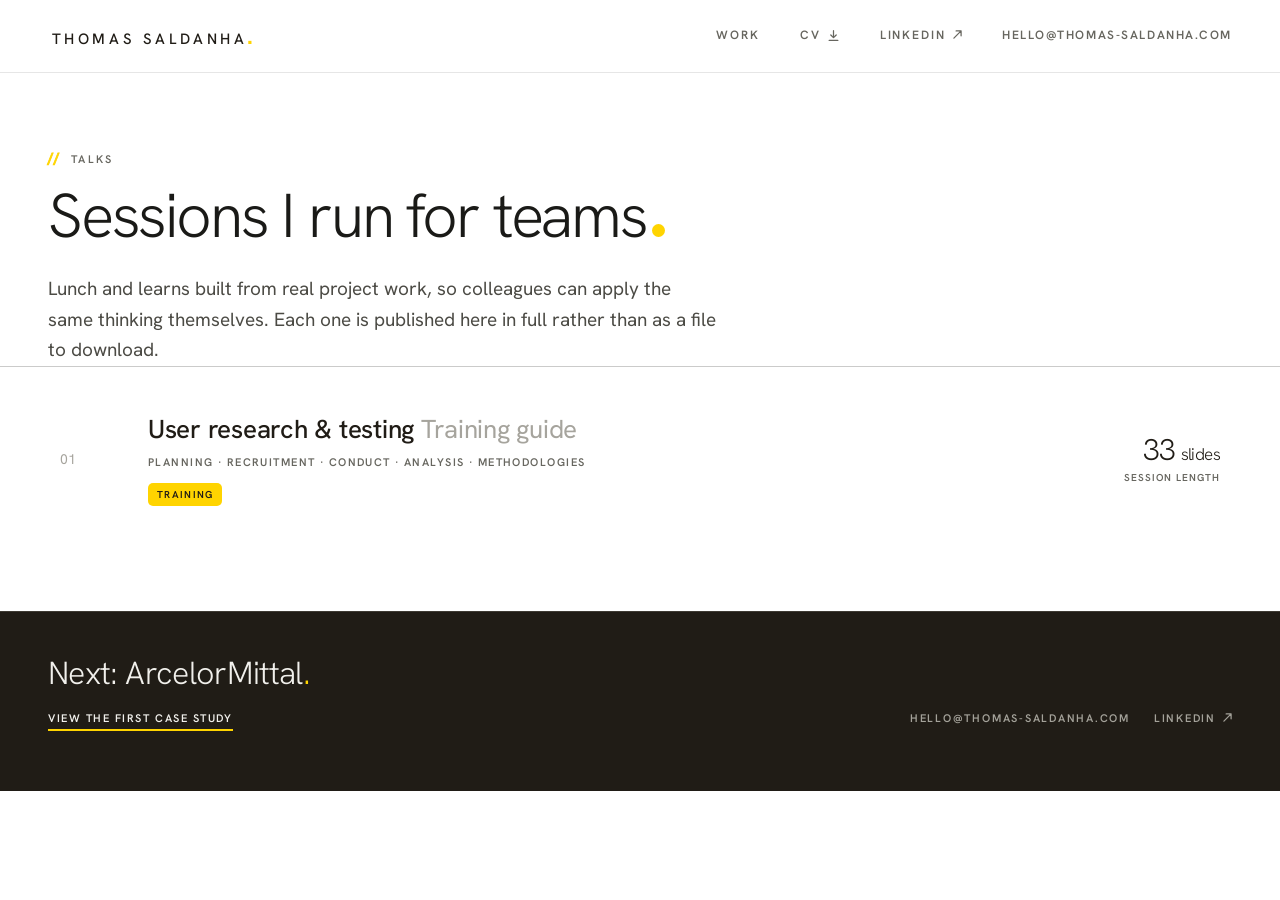
==== commit 03c1e608: "Talk page: controls above the deck, Training guide copy Per Thomas's markup. The Format / Length / C" ====
--- a/talks/index.html
+++ b/talks/index.html
@@ -88,10 +88,10 @@
     <a class="row row--article" href="user-research-and-testing/">
       <span class="row-num">01</span>
       <div class="row-main">
-        <div class="row-title">User research &amp; testing <span class="row-sub">Lunch &amp; learn</span></div>
+        <div class="row-title">User research &amp; testing <span class="row-sub">Training guide</span></div>
         <div class="row-disc">Planning · Recruitment · Conduct · Analysis · Methodologies</div>
-        <div class="row-tag"><span class="tag">Talk</span></div>
-        <div class="row-artmeta"><span class="tag">Talk</span><span class="read">33<span class="read-unit">slides</span></span></div>
+        <div class="row-tag"><span class="tag">Training</span></div>
+        <div class="row-artmeta"><span class="tag">Training</span><span class="read">33<span class="read-unit">slides</span></span></div>
       </div>
       <div class="row-metrics row-metrics--single">
         <div><div class="metric-n">33<span class="metric-unit">slides</span></div><div class="metric-l">Session length</div></div>
--- a/styles.css
+++ b/styles.css
@@ -2851,9 +2851,6 @@
 .kicker-row--talk{margin-bottom:18px}
 .tk-h1{font:300 62px/1.04 'Hanken Grotesk',system-ui,sans-serif;letter-spacing:-.035em;color:#1a1a17;margin:0;max-width:22ch;text-wrap:balance}
 .tk-lede{font:400 19px/1.6 'Hanken Grotesk',system-ui,sans-serif;color:#4c4b45;margin:26px 0 0;max-width:62ch;text-wrap:pretty}
-.tk-meta{display:grid;grid-template-columns:repeat(3,max-content);gap:64px;margin:44px 0 0;padding-top:26px;border-top:1px solid rgba(18,18,16,.12)}
-.tk-meta-l{font:600 10px/1 'Hanken Grotesk',system-ui,sans-serif;letter-spacing:.2em;text-transform:uppercase;color:#67665f;margin-bottom:10px}
-.tk-meta-v{font:500 20px/1.2 'Hanken Grotesk',system-ui,sans-serif;letter-spacing:-.01em;color:#1a1a17}
 
 /* --- the viewer ------------------------------------------------------- */
 .tk-deck{padding:56px 0 0;padding-inline:var(--csb)}
@@ -2861,27 +2858,28 @@
 .dk-frame:fullscreen{border-radius:0;border:0;box-shadow:none;aspect-ratio:auto;width:100%;height:100%}
 .dk-stage{position:absolute;left:50%;top:50%;width:1920px;height:1080px;transform:translate(-50%,-50%) scale(var(--dk-k,1));transform-origin:50% 50%}
 
-/* caption row under the frame */
-.dk-cap{display:flex;justify-content:space-between;align-items:center;gap:24px;margin-top:18px}
+/* Controls, ABOVE the frame: a reader needs to know how to move through before
+   they start, not after. Two groups, each a small caps or mono label over its
+   own row of controls, so "Jump to chapter" sits directly over the chapter
+   pills. Outside .dk-frame, so they are never scaled by --dk-k and keep their
+   44px targets whatever the column width. */
+.dk-bar{display:flex;justify-content:space-between;align-items:flex-end;gap:24px 32px;flex-wrap:wrap;padding-top:26px;margin-bottom:22px;border-top:1px solid rgba(18,18,16,.12)}
+.dk-nav,.dk-jump{display:flex;flex-direction:column;gap:12px;min-width:0}
+.dk-nav-row,.dk-jump-row{display:flex;align-items:center;gap:12px;flex-wrap:wrap}
 .dk-hint{font:400 14px/1.4 'JetBrains Mono',ui-monospace,monospace;color:#a6a49d}
-.dk-ro{font:600 10px/1 'Hanken Grotesk',system-ui,sans-serif;letter-spacing:.2em;text-transform:uppercase;color:#67665f;white-space:nowrap}
-
-/* controls. Outside .dk-frame, so they are never scaled by --dk-k and keep
-   their 44px targets whatever the column width. */
-.dk-bar{display:flex;align-items:center;gap:20px;margin-top:26px;padding-top:24px;border-top:1px solid rgba(18,18,16,.12);flex-wrap:wrap}
+.dk-hint-m{display:none}
+.dk-jump-l{font:600 10px/1 'Hanken Grotesk',system-ui,sans-serif;letter-spacing:.2em;text-transform:uppercase;color:#67665f}
 .dk-btn{width:44px;height:44px;flex:none;display:flex;align-items:center;justify-content:center;background:none;border:1px solid rgba(18,18,16,.3);border-radius:100px;color:#1a1a17;cursor:pointer;padding:0;transition:background .18s ease,border-color .18s ease,color .18s ease}
 .dk-btn:hover:not(:disabled){background:#ffd400;border-color:#ffd400}
 .dk-btn:disabled{opacity:.32;cursor:default}
 .dk-count{font:300 22px/1 'Hanken Grotesk',system-ui,sans-serif;letter-spacing:-.01em;color:#1a1a17;font-variant-numeric:tabular-nums;white-space:nowrap}
 .dk-count span{color:#a6a49d}
 .dk-name{font:600 10px/1.3 'Hanken Grotesk',system-ui,sans-serif;letter-spacing:.16em;text-transform:uppercase;color:#67665f;min-width:0}
-.dk-spacer{margin-left:auto}
 .dk-chaps{display:flex;gap:8px;flex-wrap:wrap}
 .dk-chap{min-height:44px;padding:0 16px;background:#f4f4f2;border:1px solid rgba(18,18,16,.12);border-radius:100px;font:600 10px/1 'Hanken Grotesk',system-ui,sans-serif;letter-spacing:.13em;text-transform:uppercase;color:#67665f;cursor:pointer;transition:background .18s ease,color .18s ease,border-color .18s ease}
 .dk-chap:hover{background:#ffd400;border-color:#ffd400;color:#201C16}
 .dk-chap.is-on{background:#ffd400;border-color:#ffd400;color:#201C16}
 .dk-live{position:absolute;width:1px;height:1px;overflow:hidden;clip-path:inset(50%);white-space:nowrap}
-.tk-ro-m{display:none}   /* the mobile stand-in for .dk-cap, see section 22 */
 
 /* --- closing band ------------------------------------------------------ */
 .tk-close{padding:80px 0;padding-inline:var(--csb)}
@@ -3108,9 +3106,6 @@
   .tk-intro{padding:56px 24px 0}
   .tk-h1{font:300 34px/1.1 'Hanken Grotesk',system-ui,sans-serif;letter-spacing:-.03em;max-width:none}
   .tk-lede{font:400 16px/1.6 'Hanken Grotesk',system-ui,sans-serif;margin-top:20px;max-width:none}
-  .tk-meta{grid-template-columns:1fr 1fr;gap:24px 32px;margin-top:32px;padding-top:22px}
-  .tk-meta-v{font-size:18px}
-
   .tk-deck{padding:40px 0 0}
   .dk-frame{aspect-ratio:auto;border-radius:0;border-left:0;border-right:0;background:#ffffff;box-shadow:none;cursor:auto}
   .dk-stage{position:static;width:auto;height:auto;transform:none}
@@ -3118,13 +3113,19 @@
   .dk-s.is-on{display:flex}
   .dk-s--pad90,.dk-s--pad100,.dk-s--pad118{padding:36px 24px}
   .dk-s--flat{padding:0}
-  .dk-cap,.dk-hint{display:none}
-  .dk-bar{margin:0 24px;padding:20px 0 0;gap:14px}
+  .dk-hint{display:none}
+  .dk-hint-m{display:block;font:600 10px/1 'Hanken Grotesk',system-ui,sans-serif;letter-spacing:.2em;text-transform:uppercase;color:#67665f}
+  .dk-bar{flex-direction:column;align-items:stretch;gap:16px;margin:0 24px 16px;padding-top:22px}
+  .dk-nav,.dk-jump{gap:10px}
+  .dk-nav-row{gap:10px}
   .dk-count{font-size:19px}
-  .dk-name{flex:1 1 100%;order:3;margin-top:-4px}
-  .dk-chaps{flex:1 1 100%;order:4;gap:6px;margin-top:4px}
+  .dk-name{flex:0 1 auto}
+  .dk-chaps{gap:6px}
   .dk-chap{padding:0 13px;letter-spacing:.1em}
-  .tk-ro-m{display:block;padding:14px 24px 0;font:600 10px/1 'Hanken Grotesk',system-ui,sans-serif;letter-spacing:.2em;text-transform:uppercase;color:#67665f}
+  /* full screen buys nothing here: below 900px the deck is reflowed text, not a
+     scaled stage, so the button would only strip browser chrome, and on iOS
+     Safari element fullscreen is not supported at all */
+  .dk-jump-row > .dk-btn{display:none}
 
   .work--talks{padding:8px 0 44px}
 
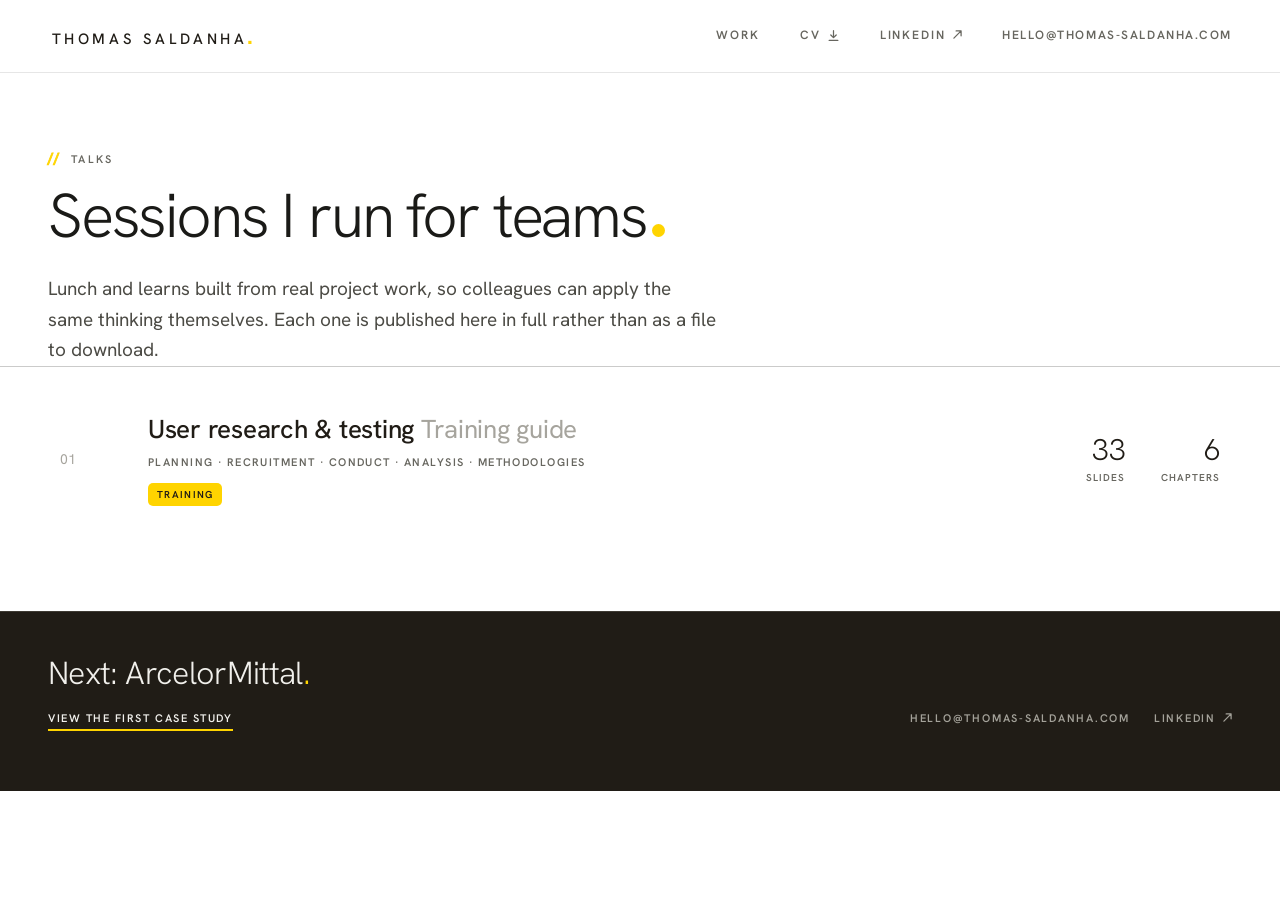
==== commit 53c25cdb: "Talk row: two metrics, 33 slides and 6 chapters Replaces the article row's single read-time metric, " ====
--- a/talks/index.html
+++ b/talks/index.html
@@ -91,10 +91,11 @@
         <div class="row-title">User research &amp; testing <span class="row-sub">Training guide</span></div>
         <div class="row-disc">Planning · Recruitment · Conduct · Analysis · Methodologies</div>
         <div class="row-tag"><span class="tag">Training</span></div>
-        <div class="row-artmeta"><span class="tag">Training</span><span class="read">33<span class="read-unit">slides</span></span></div>
+        <div class="row-artmeta"><span class="tag">Training</span></div>
       </div>
-      <div class="row-metrics row-metrics--single">
-        <div><div class="metric-n">33<span class="metric-unit">slides</span></div><div class="metric-l">Session length</div></div>
+      <div class="row-metrics">
+        <div><div class="metric-n">33</div><div class="metric-l">Slides</div></div>
+        <div><div class="metric-n">6</div><div class="metric-l">Chapters</div></div>
       </div>
       <span class="row-more"><span>View the talk</span></span>
     </a>
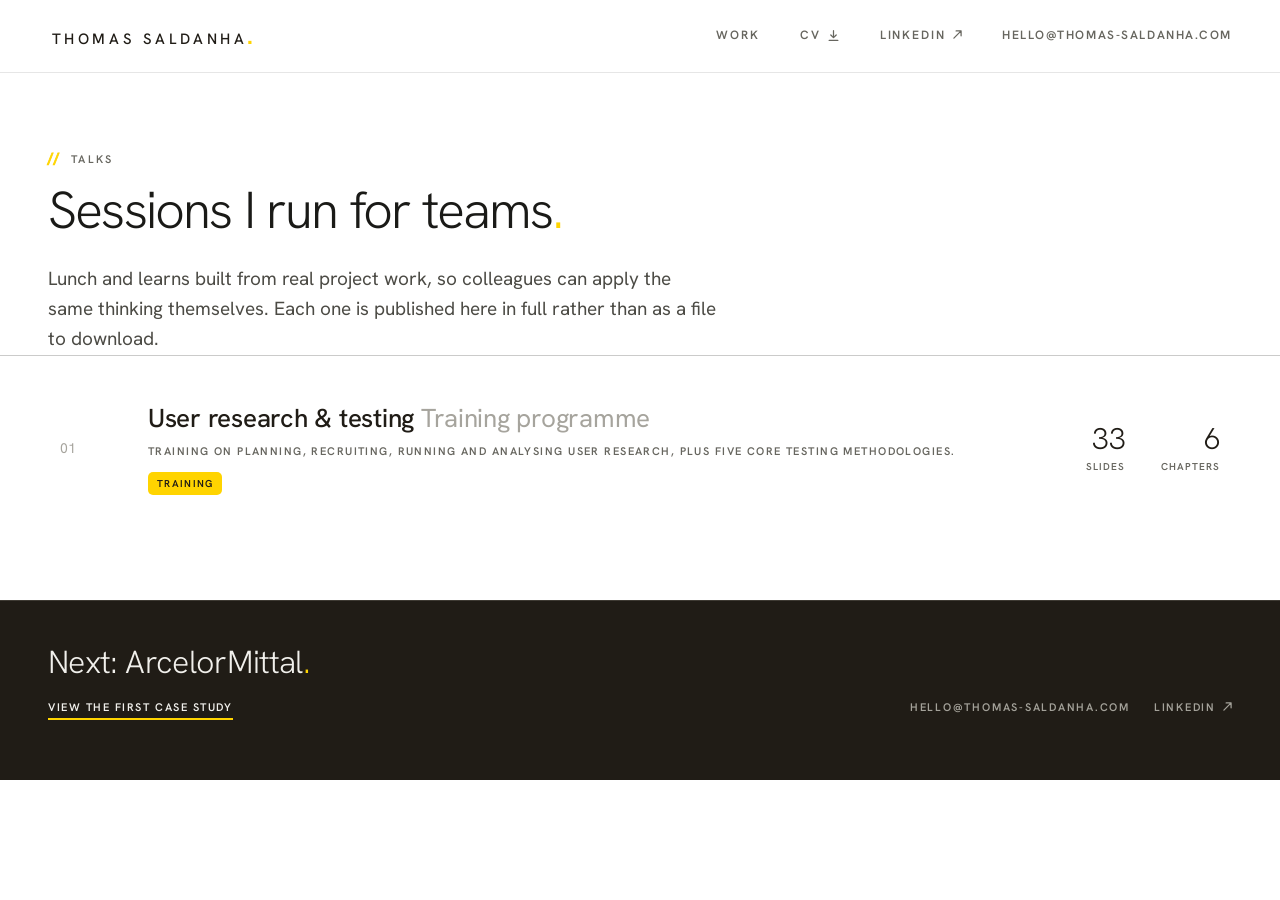
==== commit 80b866be: "Talk page: control hierarchy, copy, and the site's own CTA button Closing band copy is Thomas's fina" ====
--- a/talks/index.html
+++ b/talks/index.html
@@ -80,7 +80,7 @@
 
   <section class="tk-intro">
     <div class="kicker-row kicker-row--talk"><span class="mark mark--sm">//</span><span class="kicker kicker--cs">Talks</span></div>
-    <h1 class="tk-h1">Sessions I run for teams<span class="dot dot--13"></span></h1>
+    <h1 class="tk-h1">Sessions I run for teams<span class="cs-dot">.</span></h1>
     <p class="tk-lede">Lunch and learns built from real project work, so colleagues can apply the same thinking themselves. Each one is published here in full rather than as a file to download.</p>
   </section>
 
@@ -88,8 +88,8 @@
     <a class="row row--article" href="user-research-and-testing/">
       <span class="row-num">01</span>
       <div class="row-main">
-        <div class="row-title">User research &amp; testing <span class="row-sub">Training guide</span></div>
-        <div class="row-disc">Planning · Recruitment · Conduct · Analysis · Methodologies</div>
+        <div class="row-title">User research &amp; testing <span class="row-sub">Training programme</span></div>
+        <div class="row-disc">Training on planning, recruiting, running and analysing user research, plus five core testing methodologies.</div>
         <div class="row-tag"><span class="tag">Training</span></div>
         <div class="row-artmeta"><span class="tag">Training</span></div>
       </div>
--- a/styles.css
+++ b/styles.css
@@ -2849,13 +2849,13 @@
 /* --- intro band ------------------------------------------------------- */
 .tk-intro{padding:80px 0 0;padding-inline:var(--csb)}
 .kicker-row--talk{margin-bottom:18px}
-.tk-h1{font:300 62px/1.04 'Hanken Grotesk',system-ui,sans-serif;letter-spacing:-.035em;color:#1a1a17;margin:0;max-width:22ch;text-wrap:balance}
+.tk-h1{font:300 52px/1.03 'Hanken Grotesk',system-ui,sans-serif;letter-spacing:-.035em;color:#1a1a17;margin:0;max-width:24ch;text-wrap:balance}
 .tk-lede{font:400 19px/1.6 'Hanken Grotesk',system-ui,sans-serif;color:#4c4b45;margin:26px 0 0;max-width:62ch;text-wrap:pretty}
 
 /* --- the viewer ------------------------------------------------------- */
 .tk-deck{padding:56px 0 0;padding-inline:var(--csb)}
-.dk-frame{position:relative;width:100%;aspect-ratio:16/9;border:1px solid rgba(18,18,16,.12);border-radius:14px;overflow:hidden;background:#1a1714;box-shadow:0 18px 44px rgba(18,18,16,.10);cursor:pointer}
-.dk-frame:fullscreen{border-radius:0;border:0;box-shadow:none;aspect-ratio:auto;width:100%;height:100%}
+.dk-frame{position:relative;width:100%;aspect-ratio:16/9;border:1px solid rgba(18,18,16,.12);border-radius:14px;overflow:hidden;background:#1a1714;cursor:pointer}
+.dk-frame:fullscreen{border-radius:0;border:0;aspect-ratio:auto;width:100%;height:100%}
 .dk-stage{position:absolute;left:50%;top:50%;width:1920px;height:1080px;transform:translate(-50%,-50%) scale(var(--dk-k,1));transform-origin:50% 50%}
 
 /* Controls, ABOVE the frame: a reader needs to know how to move through before
@@ -2865,6 +2865,7 @@
    44px targets whatever the column width. */
 .dk-bar{display:flex;justify-content:space-between;align-items:flex-end;gap:24px 32px;flex-wrap:wrap;padding-top:26px;margin-bottom:22px;border-top:1px solid rgba(18,18,16,.12)}
 .dk-nav,.dk-jump{display:flex;flex-direction:column;gap:12px;min-width:0}
+.dk-nav{align-items:flex-end}   /* the right-hand group: both its rows flush right */
 .dk-nav-row,.dk-jump-row{display:flex;align-items:center;gap:12px;flex-wrap:wrap}
 .dk-hint{font:400 14px/1.4 'JetBrains Mono',ui-monospace,monospace;color:#a6a49d}
 .dk-hint-m{display:none}
@@ -2872,9 +2873,16 @@
 .dk-btn{width:44px;height:44px;flex:none;display:flex;align-items:center;justify-content:center;background:none;border:1px solid rgba(18,18,16,.3);border-radius:100px;color:#1a1a17;cursor:pointer;padding:0;transition:background .18s ease,border-color .18s ease,color .18s ease}
 .dk-btn:hover:not(:disabled){background:#ffd400;border-color:#ffd400}
 .dk-btn:disabled{opacity:.32;cursor:default}
-.dk-count{font:300 22px/1 'Hanken Grotesk',system-ui,sans-serif;letter-spacing:-.01em;color:#1a1a17;font-variant-numeric:tabular-nums;white-space:nowrap}
-.dk-count span{color:#a6a49d}
-.dk-name{font:600 10px/1.3 'Hanken Grotesk',system-ui,sans-serif;letter-spacing:.16em;text-transform:uppercase;color:#67665f;min-width:0}
+/* Forward is the control almost every reader wants, so it carries the system's
+   CTA fill on its own. Back and full screen are the quieter grey, the same
+   fill the chapter pills rest on, so the three read as one primary and two
+   secondaries rather than three equal buttons. */
+.dk-btn--next{background:#ffd400;border-color:#ffd400}
+.dk-btn--next:hover:not(:disabled){background:#ffffff;border-color:#ffd400}
+.dk-btn--prev,.dk-btn--quiet{background:#f4f4f2;border-color:rgba(18,18,16,.12)}
+.dk-btn--prev:hover:not(:disabled),.dk-btn--quiet:hover:not(:disabled){background:#ffd400;border-color:#ffd400}
+.dk-count{font:300 22px/1 'Hanken Grotesk',system-ui,sans-serif;letter-spacing:-.01em;font-variant-numeric:tabular-nums;white-space:nowrap;color:#a6a49d}
+.dk-count [data-deck-now]{color:#1a1a17}   /* the slide you are on, inked; the rest stays faint */
 .dk-chaps{display:flex;gap:8px;flex-wrap:wrap}
 .dk-chap{min-height:44px;padding:0 16px;background:#f4f4f2;border:1px solid rgba(18,18,16,.12);border-radius:100px;font:600 10px/1 'Hanken Grotesk',system-ui,sans-serif;letter-spacing:.13em;text-transform:uppercase;color:#67665f;cursor:pointer;transition:background .18s ease,color .18s ease,border-color .18s ease}
 .dk-chap:hover{background:#ffd400;border-color:#ffd400;color:#201C16}
@@ -2889,10 +2897,10 @@
 .tk-cta{background:#f3eee3;border-radius:16px;padding:36px 40px;align-self:start}
 .tk-cta-l{font:600 10px/1 'Hanken Grotesk',system-ui,sans-serif;letter-spacing:.2em;text-transform:uppercase;color:#67665f;margin-bottom:16px}
 .tk-cta-p{font:400 17px/1.6 'Hanken Grotesk',system-ui,sans-serif;color:#4c4b45;margin:0 0 26px}
-.tk-cta-a{display:inline-flex;align-items:center;gap:10px;background:#ffd400;border:1px solid #ffd400;color:#1a1a17;font:600 11px/1 'Hanken Grotesk',system-ui,sans-serif;letter-spacing:.14em;text-transform:uppercase;padding:16px 26px;border-radius:100px;transition:background .18s ease,color .18s ease}
-.tk-cta-a:hover{background:#ffffff;color:#1a1a17}
-.tk-cta-a span{border-bottom:2px solid transparent;padding-bottom:4px;transition:border-color .18s ease}
-.tk-cta-a:hover span{border-bottom-color:#ffd400}
+/* the CTA is the site's own .btn-outline, not a lookalike: same 15/26 padding,
+   same 12px caps, and the same underline-by-text-decoration, which costs no
+   height. A border-bottom underline here made the pill 3px taller than every
+   other button on the site. */
 
 /* the talks index reuses the homepage's index row; it has no .work-head above
    it, so the section carries the top space the head would have given */
@@ -3117,9 +3125,9 @@
   .dk-hint-m{display:block;font:600 10px/1 'Hanken Grotesk',system-ui,sans-serif;letter-spacing:.2em;text-transform:uppercase;color:#67665f}
   .dk-bar{flex-direction:column;align-items:stretch;gap:16px;margin:0 24px 16px;padding-top:22px}
   .dk-nav,.dk-jump{gap:10px}
+  .dk-nav{align-items:flex-start}
   .dk-nav-row{gap:10px}
   .dk-count{font-size:19px}
-  .dk-name{flex:0 1 auto}
   .dk-chaps{gap:6px}
   .dk-chap{padding:0 13px;letter-spacing:.1em}
   /* full screen buys nothing here: below 900px the deck is reflowed text, not a
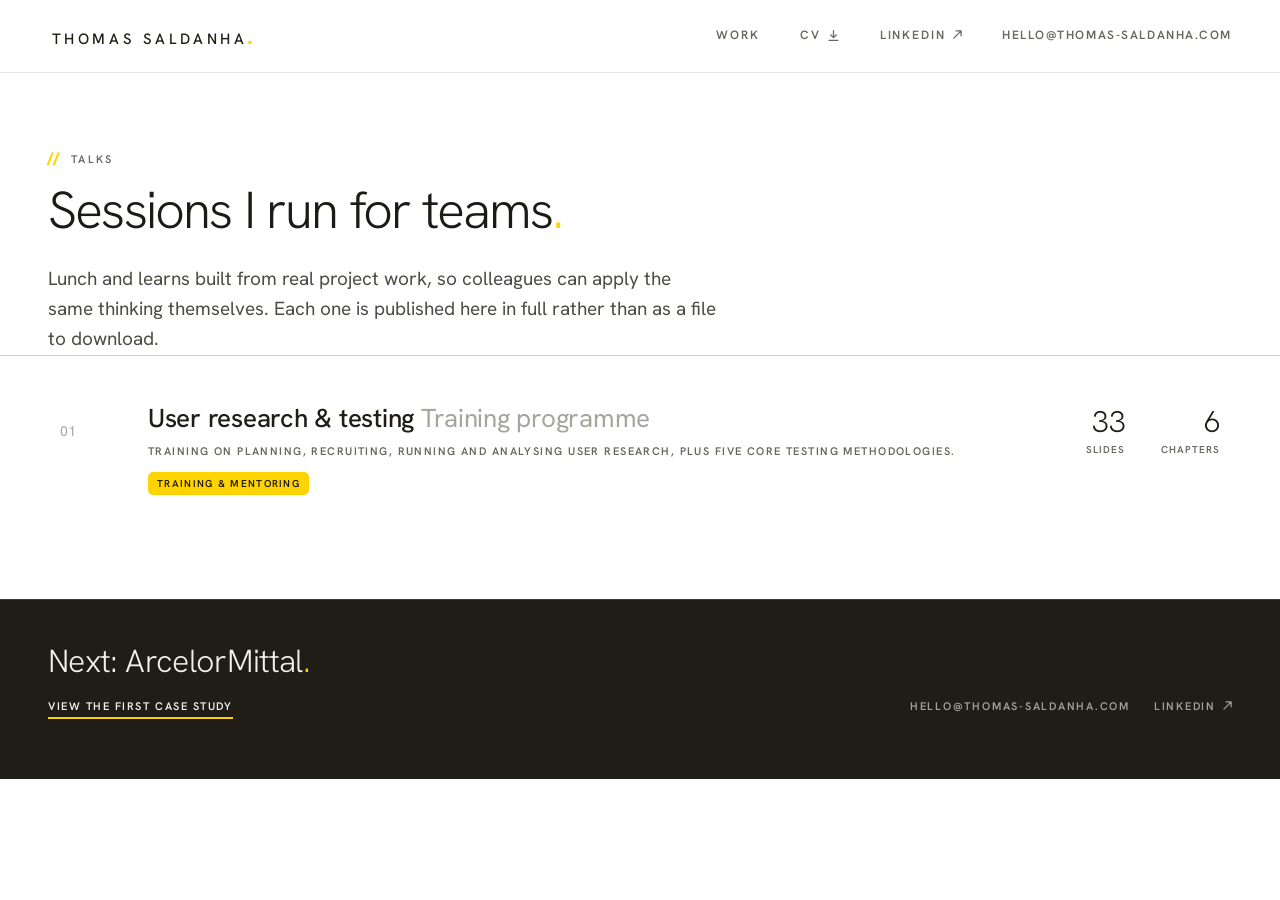
==== commit 7de817b4: "Index row 06 centres like the others; deck chrome tuning Row 06 carries a tag under its discipline l" ====
--- a/talks/index.html
+++ b/talks/index.html
@@ -90,8 +90,8 @@
       <div class="row-main">
         <div class="row-title">User research &amp; testing <span class="row-sub">Training programme</span></div>
         <div class="row-disc">Training on planning, recruiting, running and analysing user research, plus five core testing methodologies.</div>
-        <div class="row-tag"><span class="tag">Training</span></div>
-        <div class="row-artmeta"><span class="tag">Training</span></div>
+        <div class="row-tag"><span class="tag">Training &amp; mentoring</span></div>
+        <div class="row-artmeta"><span class="tag">Training &amp; mentoring</span></div>
       </div>
       <div class="row-metrics">
         <div><div class="metric-n">33</div><div class="metric-l">Slides</div></div>
--- a/styles.css
+++ b/styles.css
@@ -266,6 +266,19 @@
 .row-disc{font:600 11px/1.55 'Hanken Grotesk';letter-spacing:.13em;text-transform:uppercase;color:#67665f;margin-top:11px}
 .row--article .row-disc{line-height:1.4}
 .row-tag{margin-top:12px}
+/* Row 06 carries a tag under its discipline line; no other row does. Left in
+   flow it makes .row-main 32px taller (a 20px pill on a 12px margin), and the
+   grid's align-items:center then drops the index number and the metrics 16px
+   below where they sit on every other row. Taking the tag out of flow and
+   buying the same 32px back as row padding gives an identical row height with
+   the number and the metrics centred on the title and discipline line, exactly
+   as the five case studies above it. Desktop only: below 900px the row is a
+   block, the tag is display:none and .row-artmeta carries it instead. */
+@media (min-width: 900px){
+  .row--article .row-main{position:relative}
+  .row--article .row-tag{position:absolute;top:100%;left:0;margin-top:12px}
+  .row--article{padding-bottom:60px}
+}
 .tag{font:600 10px/1 'Hanken Grotesk';letter-spacing:.13em;text-transform:uppercase;color:#201C16;background:#ffd400;padding:5px 9px;border-radius:5px}
 
 .row-metrics{display:flex;gap:36px;justify-content:flex-end;text-align:right}
@@ -2863,13 +2876,13 @@
    own row of controls, so "Jump to chapter" sits directly over the chapter
    pills. Outside .dk-frame, so they are never scaled by --dk-k and keep their
    44px targets whatever the column width. */
-.dk-bar{display:flex;justify-content:space-between;align-items:flex-end;gap:24px 32px;flex-wrap:wrap;padding-top:26px;margin-bottom:22px;border-top:1px solid rgba(18,18,16,.12)}
+.dk-bar{display:flex;justify-content:space-between;align-items:flex-end;gap:24px 32px;flex-wrap:wrap;padding-top:26px;margin-bottom:32px;border-top:1px solid rgba(18,18,16,.12)}
 .dk-nav,.dk-jump{display:flex;flex-direction:column;gap:12px;min-width:0}
 .dk-nav{align-items:flex-end}   /* the right-hand group: both its rows flush right */
 .dk-nav-row,.dk-jump-row{display:flex;align-items:center;gap:12px;flex-wrap:wrap}
-.dk-hint{font:400 14px/1.4 'JetBrains Mono',ui-monospace,monospace;color:#a6a49d}
+/* both group labels read the same: tracked caps, not one caps and one mono */
+.dk-hint,.dk-jump-l{font:600 10px/1 'Hanken Grotesk',system-ui,sans-serif;letter-spacing:.2em;text-transform:uppercase;color:#67665f}
 .dk-hint-m{display:none}
-.dk-jump-l{font:600 10px/1 'Hanken Grotesk',system-ui,sans-serif;letter-spacing:.2em;text-transform:uppercase;color:#67665f}
 .dk-btn{width:44px;height:44px;flex:none;display:flex;align-items:center;justify-content:center;background:none;border:1px solid rgba(18,18,16,.3);border-radius:100px;color:#1a1a17;cursor:pointer;padding:0;transition:background .18s ease,border-color .18s ease,color .18s ease}
 .dk-btn:hover:not(:disabled){background:#ffd400;border-color:#ffd400}
 .dk-btn:disabled{opacity:.32;cursor:default}
@@ -2879,7 +2892,8 @@
    secondaries rather than three equal buttons. */
 .dk-btn--next{background:#ffd400;border-color:#ffd400}
 .dk-btn--next:hover:not(:disabled){background:#ffffff;border-color:#ffd400}
-.dk-btn--prev,.dk-btn--quiet{background:#f4f4f2;border-color:rgba(18,18,16,.12)}
+.dk-btn--prev{background:#f4f4f2;border-color:rgba(18,18,16,.12)}
+.dk-btn--quiet{background:#ffffff;border-color:rgba(18,18,16,.12)}
 .dk-btn--prev:hover:not(:disabled),.dk-btn--quiet:hover:not(:disabled){background:#ffd400;border-color:#ffd400}
 .dk-count{font:300 22px/1 'Hanken Grotesk',system-ui,sans-serif;letter-spacing:-.01em;font-variant-numeric:tabular-nums;white-space:nowrap;color:#a6a49d}
 .dk-count [data-deck-now]{color:#1a1a17}   /* the slide you are on, inked; the rest stays faint */
@@ -3123,7 +3137,7 @@
   .dk-s--flat{padding:0}
   .dk-hint{display:none}
   .dk-hint-m{display:block;font:600 10px/1 'Hanken Grotesk',system-ui,sans-serif;letter-spacing:.2em;text-transform:uppercase;color:#67665f}
-  .dk-bar{flex-direction:column;align-items:stretch;gap:16px;margin:0 24px 16px;padding-top:22px}
+  .dk-bar{flex-direction:column;align-items:stretch;gap:16px;margin:0 24px 24px;padding-top:22px}
   .dk-nav,.dk-jump{gap:10px}
   .dk-nav{align-items:flex-start}
   .dk-nav-row{gap:10px}
